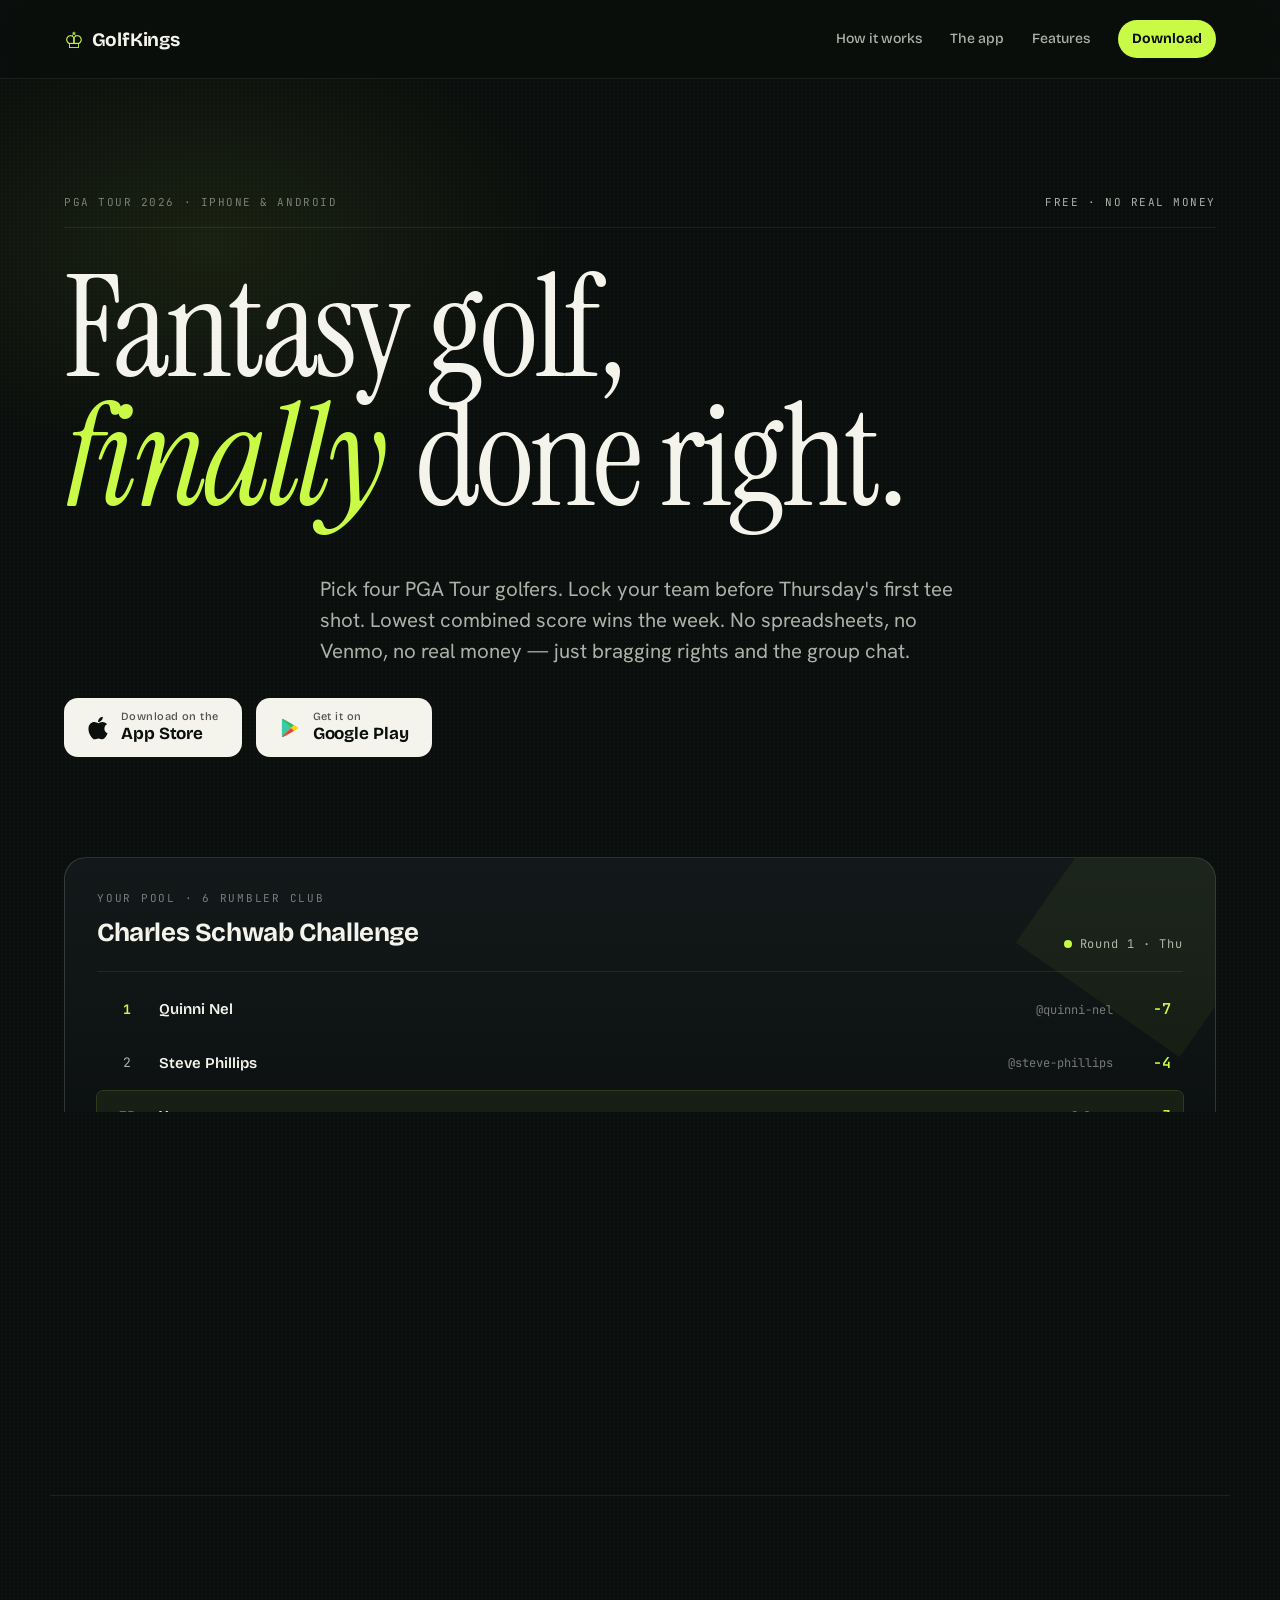
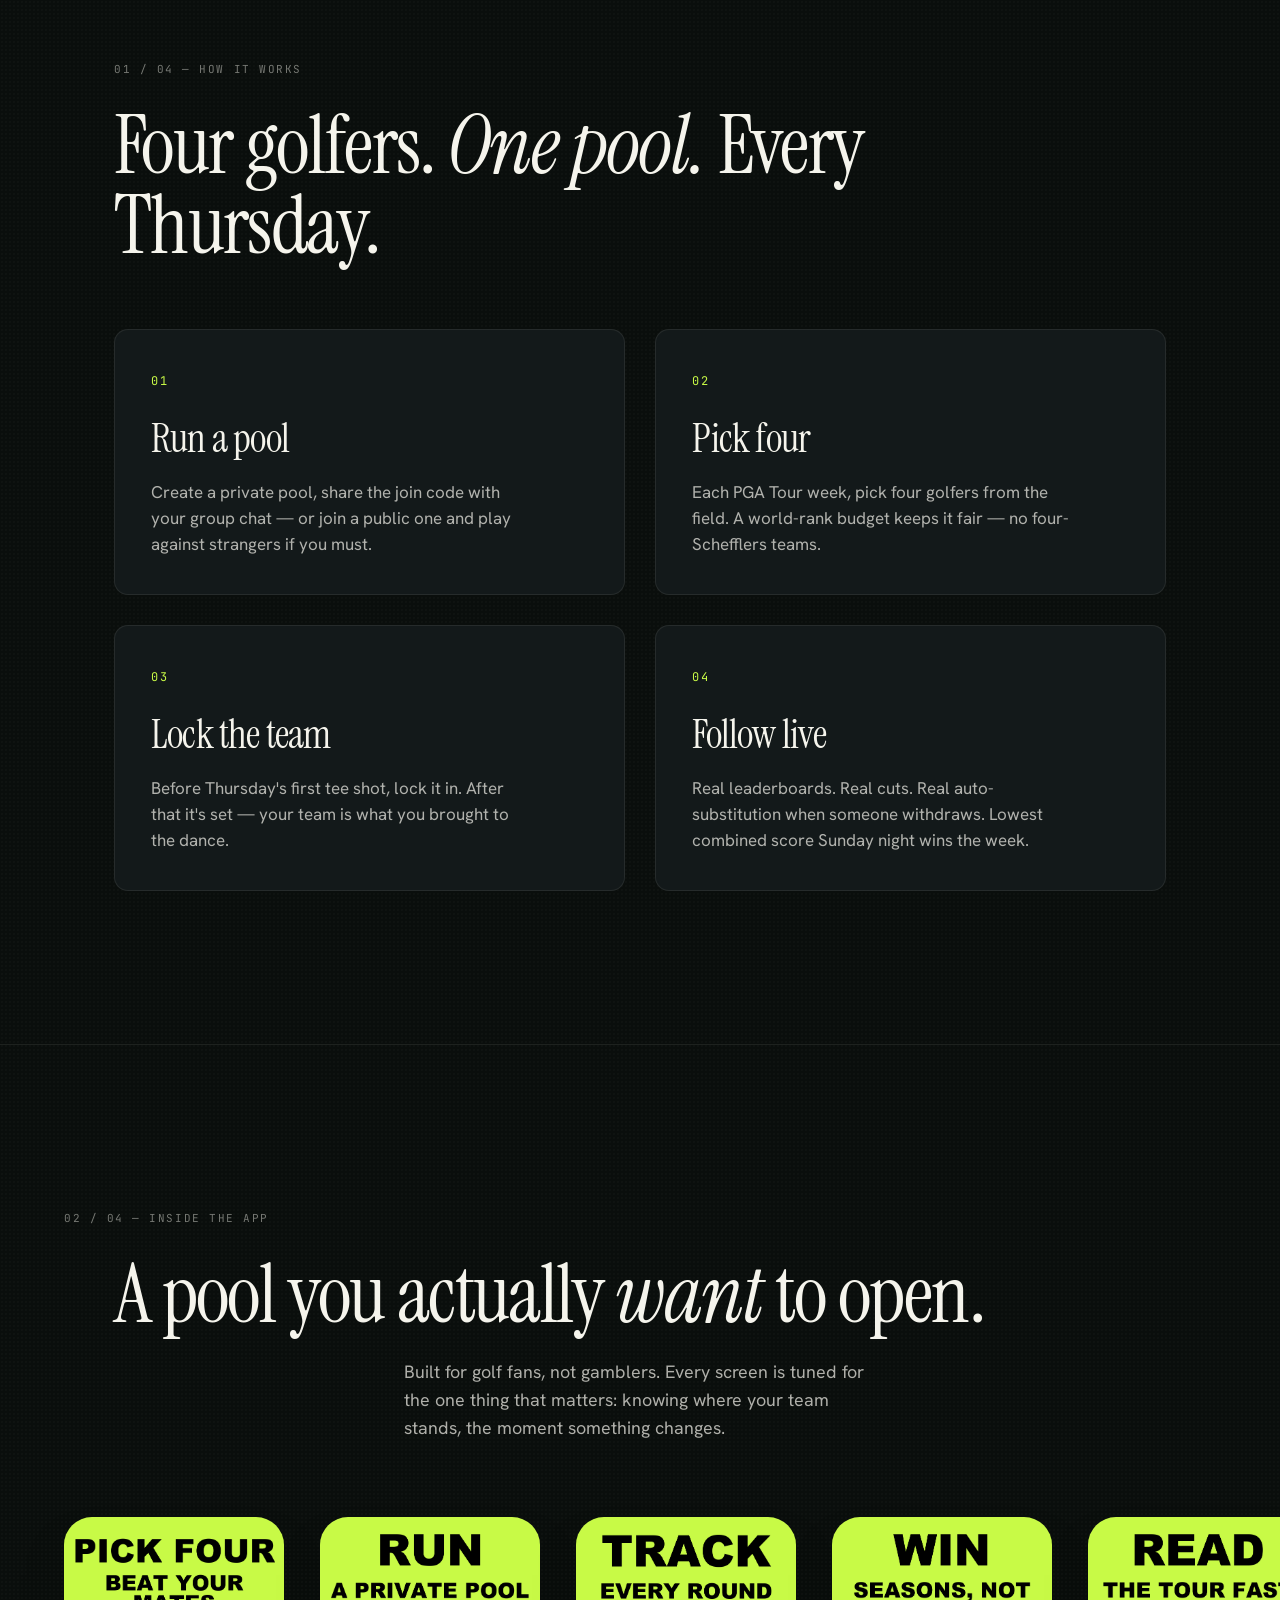
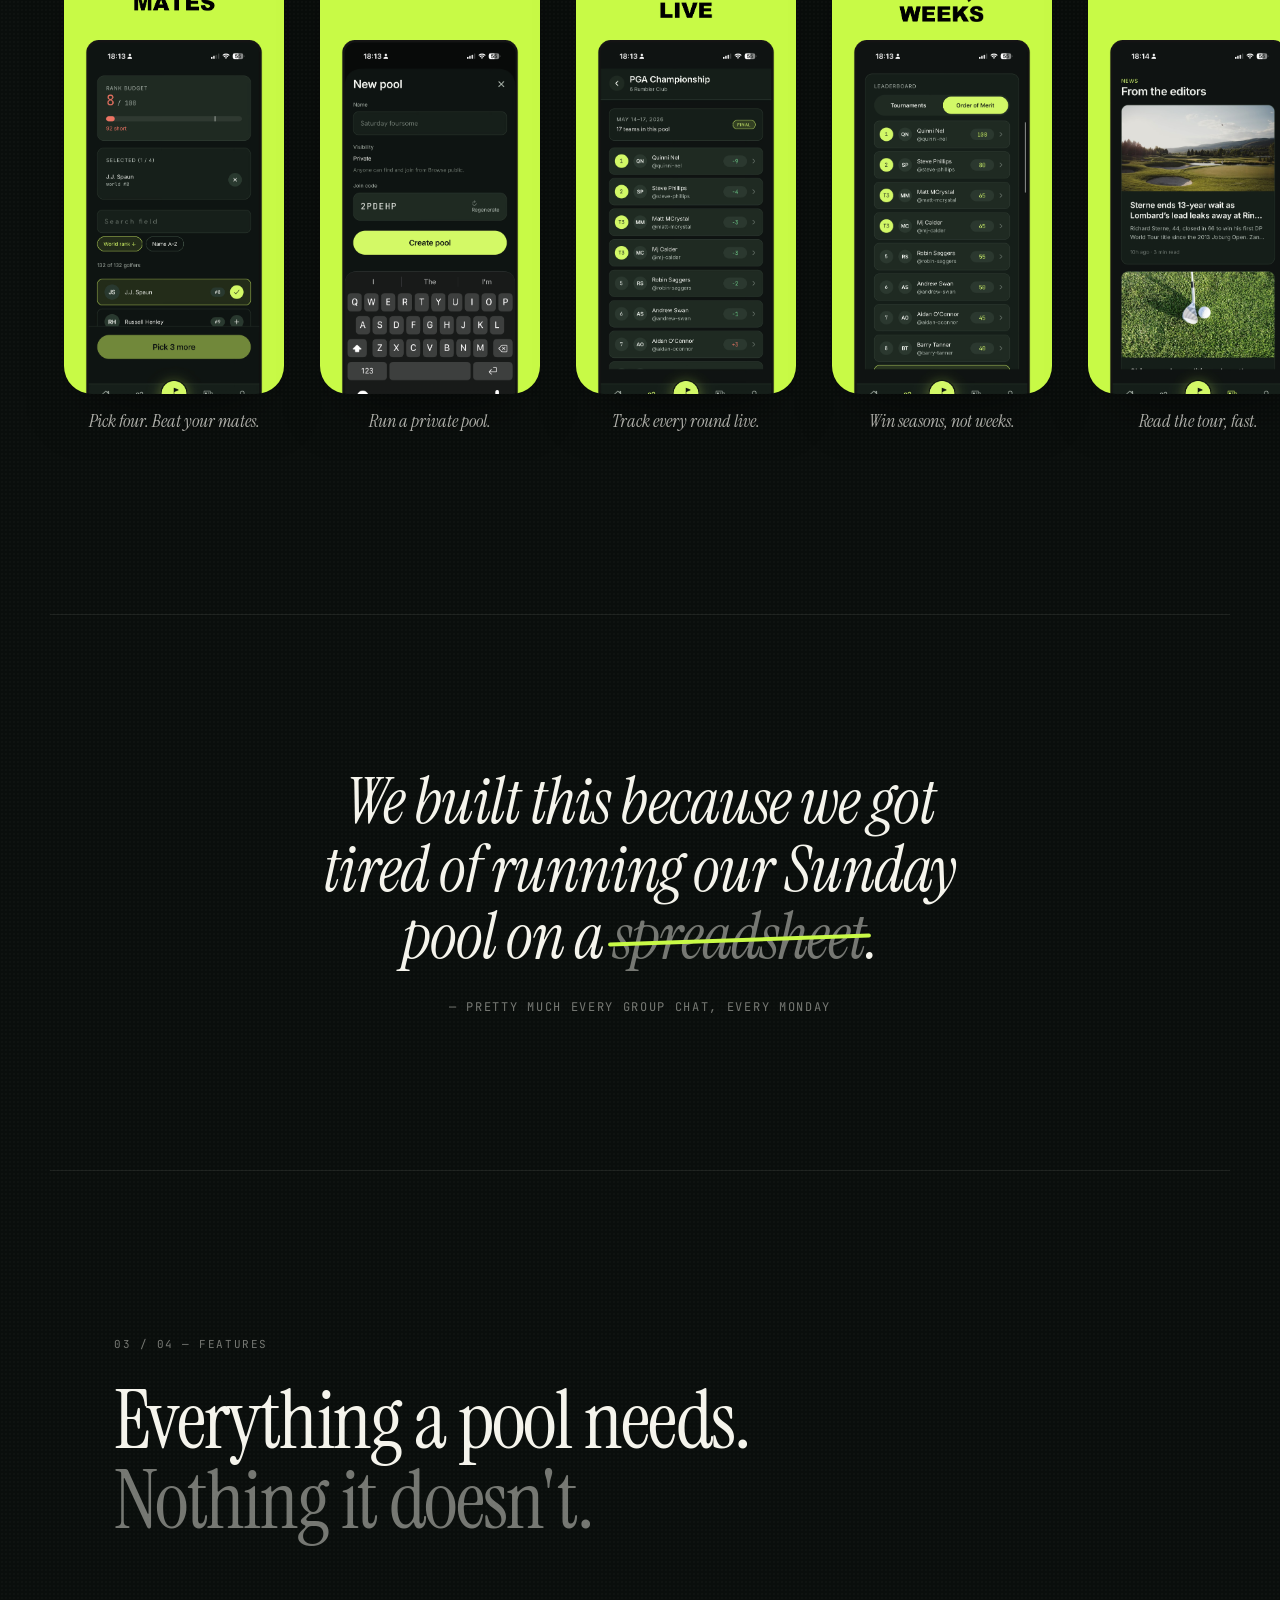
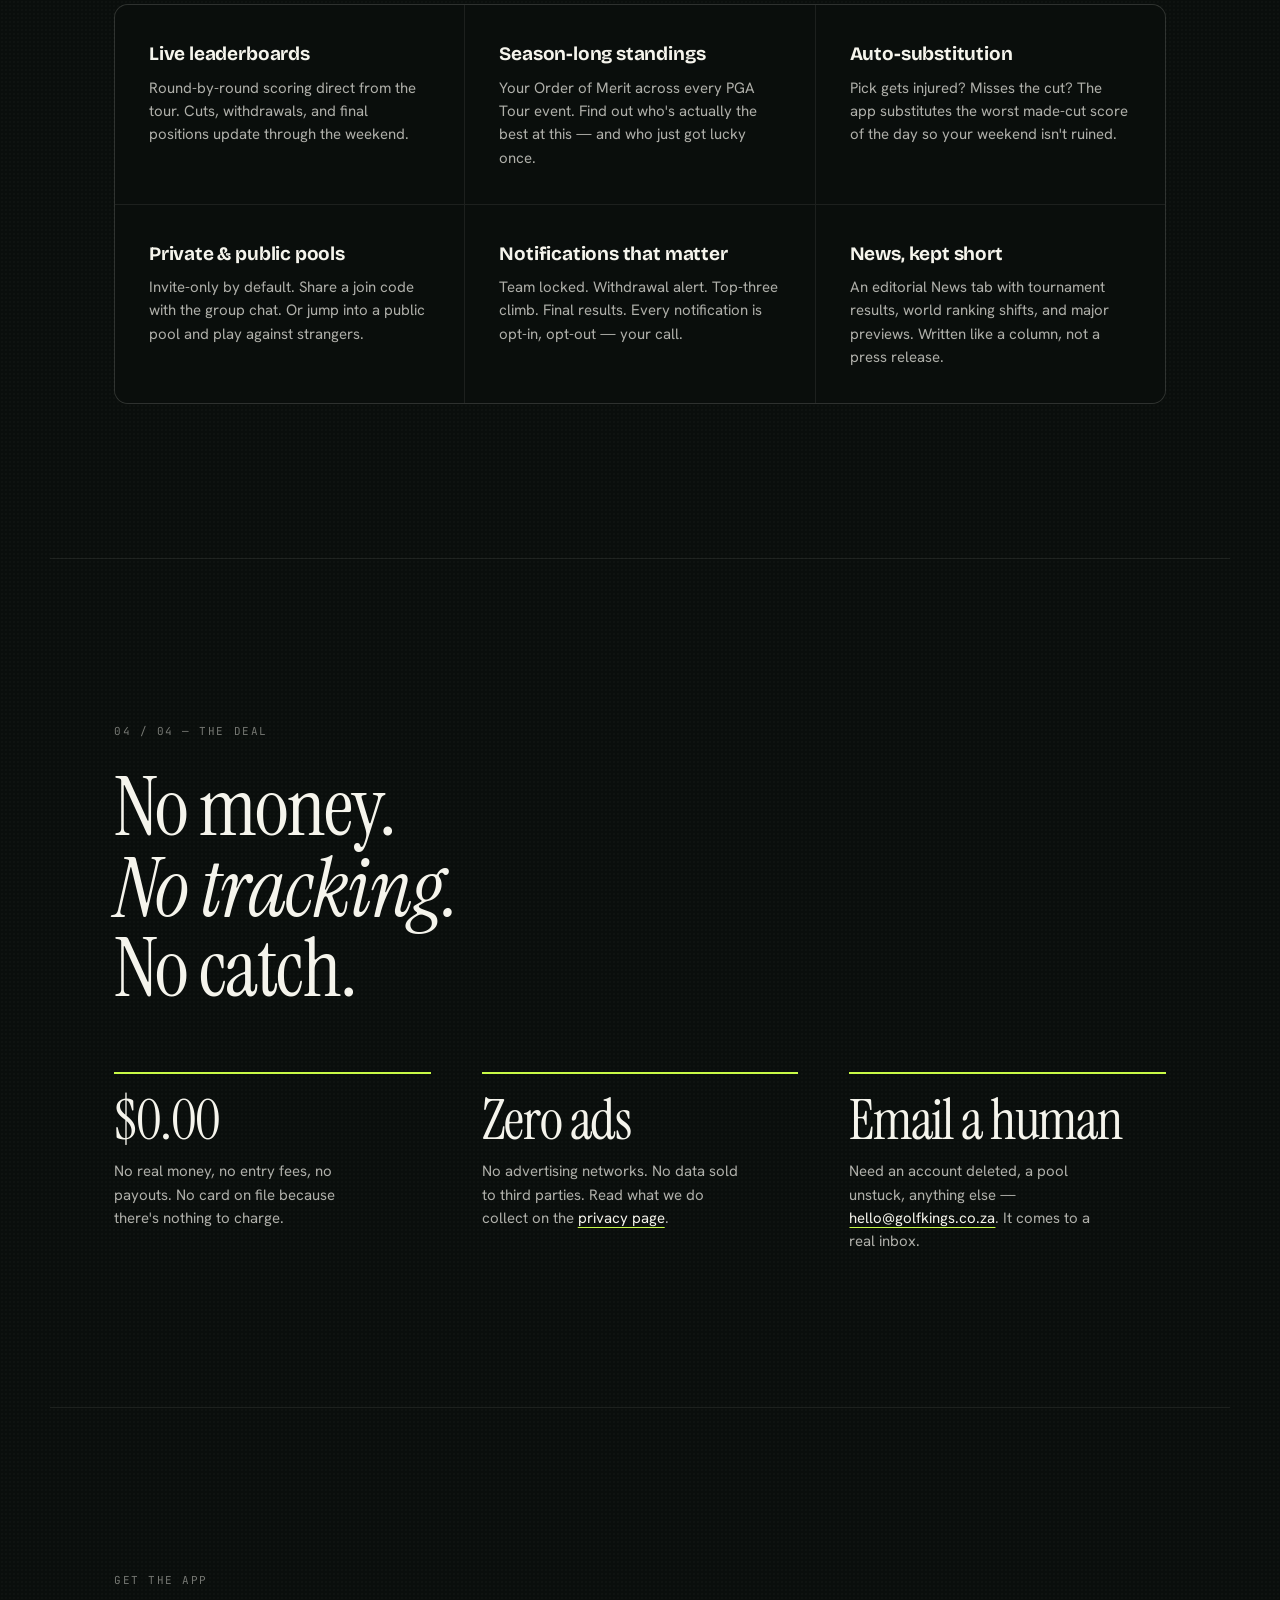
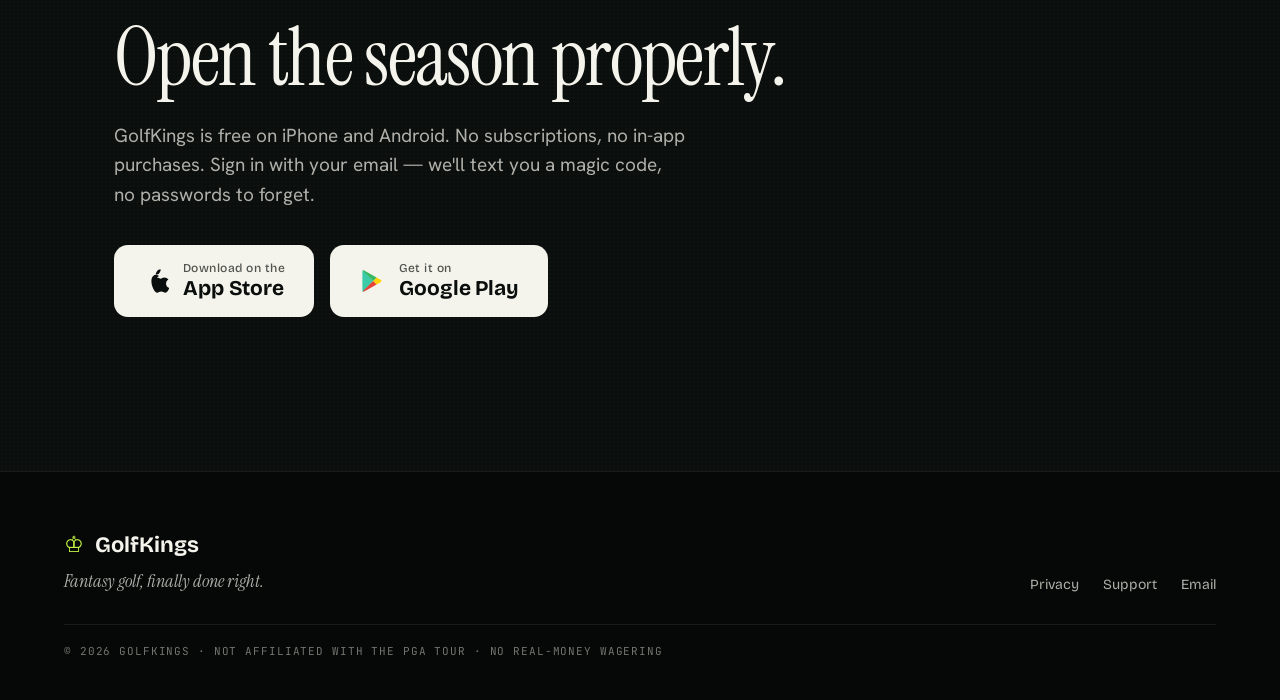
==== index.html @ 33cab0ec "Use the official Apple logo (silhouette + leaf + bite) on the App Store buttons per Apple's marketin" ====
<!doctype html>
<html lang="en">
  <head>
    <meta charset="utf-8" />
    <meta name="viewport" content="width=device-width, initial-scale=1" />
    <title>GolfKings — Fantasy Golf Pool App for the PGA Tour</title>
    <meta
      name="description"
      content="Run a private fantasy golf pool with your mates. Pick four PGA Tour golfers each week, lock in before tee-off, follow live leaderboards through Sunday. Free, no betting."
    />
    <meta name="keywords" content="fantasy golf, golf pool app, PGA Tour fantasy, private golf pool, pick'em golf, golf fantasy league, fantasy golf with friends, golf scoring app" />
    <link rel="canonical" href="https://golfkings.co.za/" />

    <!-- Open Graph -->
    <meta property="og:title" content="GolfKings — Fantasy Golf with Your Mates" />
    <meta property="og:description" content="Pick four PGA Tour golfers. Lock your team before Thursday. Lowest combined score wins the week. Private pools, live leaderboards, no real money." />
    <meta property="og:type" content="website" />
    <meta property="og:url" content="https://golfkings.co.za/" />
    <meta property="og:image" content="https://golfkings.co.za/assets/og-image.png" />
    <meta property="og:image:width" content="1307" />
    <meta property="og:image:height" content="920" />
    <meta name="twitter:card" content="summary_large_image" />
    <meta name="twitter:title" content="GolfKings — Fantasy Golf with Your Mates" />
    <meta name="twitter:description" content="Pick four PGA Tour golfers. Beat your mates. No real money — just bragging rights." />
    <meta name="twitter:image" content="https://golfkings.co.za/assets/og-image.png" />

    <meta name="theme-color" content="#0a0e0c" />
    <link rel="icon" href="favicon.svg" type="image/svg+xml" />
    <link rel="apple-touch-icon" href="favicon.svg" />
    <link rel="preconnect" href="https://fonts.googleapis.com" />
    <link rel="preconnect" href="https://fonts.gstatic.com" crossorigin />
    <link
      href="https://fonts.googleapis.com/css2?family=Bricolage+Grotesque:opsz,wght@12..96,400;12..96,500;12..96,700;12..96,800&family=Hanken+Grotesk:wght@400;500;600;700&family=Instrument+Serif:ital@0;1&family=JetBrains+Mono:wght@400;500;600&display=swap"
      rel="stylesheet"
    />
    <link rel="stylesheet" href="styles.css" />

    <!-- Structured data: helps Google understand this is an app product page -->
    <script type="application/ld+json">
      {
        "@context": "https://schema.org",
        "@type": "SoftwareApplication",
        "name": "GolfKings",
        "description": "Fantasy golf pool app for the PGA Tour. Pick four golfers, run a private pool with your mates, follow live leaderboards through the weekend.",
        "applicationCategory": "SportsApplication",
        "operatingSystem": "iOS, Android",
        "url": "https://golfkings.co.za/",
        "offers": {
          "@type": "Offer",
          "price": "0",
          "priceCurrency": "USD"
        },
        "creator": {
          "@type": "Organization",
          "name": "GolfKings",
          "url": "https://golfkings.co.za/"
        }
      }
    </script>
  </head>
  <body>
    <a href="#main" class="skip-link">Skip to content</a>

    <header class="topbar">
      <a class="wordmark" href="/" aria-label="GolfKings home">
        <span aria-hidden="true" class="wordmark__crown">♔</span>
        <span class="wordmark__text">GolfKings</span>
      </a>
      <nav class="topnav" aria-label="Primary">
        <a href="#how">How it works</a>
        <a href="#screens">The app</a>
        <a href="#features">Features</a>
        <a class="topnav__cta" href="#get">Download</a>
      </nav>
    </header>

    <main id="main">
      <!-- Hero -->
      <section class="hero" aria-labelledby="hero-headline">
        <div class="hero__bar">
          <span class="kicker">PGA Tour 2026 · iPhone &amp; Android</span>
          <span class="kicker kicker--mono">Free · No real money</span>
        </div>
        <h1 id="hero-headline" class="hero__title">
          <span class="reveal" style="--d:60ms">Fantasy golf,</span>
          <span class="reveal hero__title--italic" style="--d:140ms"><em>finally</em> done right.</span>
        </h1>
        <p class="hero__lede reveal" style="--d:260ms">
          Pick four PGA Tour golfers. Lock your team before Thursday's first tee shot.
          Lowest combined score wins the week. No spreadsheets, no Venmo,
          no real money — just bragging rights and the group chat.
        </p>
        <div class="hero__cta reveal" style="--d:360ms">
          <a class="store-btn store-btn--apple" href="#get" aria-label="Download GolfKings on the App Store">
            <svg viewBox="0 0 384 512" aria-hidden="true" width="22" height="26" fill="currentColor"><path d="M318.7 268.7c-.2-36.7 16.4-64.4 50-84.8-18.8-26.9-47.2-41.7-84.7-44.6-35.5-2.8-74.3 20.7-88.5 20.7-15 0-49.4-19.7-76.4-19.7C63.3 141.2 4 184.8 4 273.5q0 39.3 14.4 81.2c12.8 36.7 59 126.7 107.2 125.2 25.2-.6 43-17.9 75.8-17.9 31.8 0 48.3 17.9 76.4 17.9 48.6-.7 90.4-82.5 102.6-119.3-65.2-30.7-61.7-90-61.7-91.9zm-56.6-164.2c27.3-32.4 24.8-61.9 24-72.5-24.1 1.4-52 16.4-67.9 34.9-17.5 19.8-27.8 44.3-25.6 71.9 26.1 2 49.9-11.4 69.5-34.3z"/></svg>
            <span class="store-btn__inner">
              <span class="store-btn__top">Download on the</span>
              <span class="store-btn__bot">App Store</span>
            </span>
          </a>
          <a class="store-btn store-btn--google" href="#get" aria-label="Get GolfKings on Google Play">
            <svg viewBox="0 0 24 24" aria-hidden="true" width="22" height="22"><path d="M3.61 1.81c-.31.32-.49.81-.49 1.46v17.46c0 .65.18 1.14.49 1.46l.06.05L13 12.07v-.18L3.67 1.76l-.06.05z" fill="#3CCBA9"/><path d="M16.18 15.16L13 12.07v-.18l3.18-3.18.07.04 3.76 2.14c1.07.61 1.07 1.6 0 2.21l-3.76 2.14-.07.04z" fill="#FFD400"/><path d="M16.25 15.12L13 11.98 3.61 21.36c.36.37.95.42 1.61.06l11.03-6.26" fill="#E94335"/><path d="M16.25 8.84L5.22 2.58c-.66-.37-1.25-.32-1.61.05L13 11.98l3.25-3.14z" fill="#39B962"/></svg>
            <span class="store-btn__inner">
              <span class="store-btn__top">Get it on</span>
              <span class="store-btn__bot">Google Play</span>
            </span>
          </a>
        </div>

        <!-- Faux live scoreboard panel -->
        <div class="board reveal" style="--d:520ms" aria-label="A glimpse of the in-app pool leaderboard">
          <div class="board__head">
            <div>
              <p class="board__eyebrow">YOUR POOL · 6 RUMBLER CLUB</p>
              <p class="board__title">Charles Schwab Challenge</p>
            </div>
            <span class="board__live"><span class="board__dot"></span>Round 1 · Thu</span>
          </div>
          <ol class="board__list" role="list">
            <li class="board__row board__row--lead">
              <span class="board__rank">1</span>
              <span class="board__name">Quinni Nel</span>
              <span class="board__handle">@quinni-nel</span>
              <span class="board__score">−7</span>
            </li>
            <li class="board__row">
              <span class="board__rank">2</span>
              <span class="board__name">Steve Phillips</span>
              <span class="board__handle">@steve-phillips</span>
              <span class="board__score">−4</span>
            </li>
            <li class="board__row board__row--you">
              <span class="board__rank">T3</span>
              <span class="board__name">You</span>
              <span class="board__handle">@glynn</span>
              <span class="board__score">−3</span>
            </li>
            <li class="board__row">
              <span class="board__rank">T3</span>
              <span class="board__name">Mj Calder</span>
              <span class="board__name">Mj Calder</span>
              <span class="board__handle">@mj-calder</span>
              <span class="board__score">−3</span>
            </li>
            <li class="board__row">
              <span class="board__rank">5</span>
              <span class="board__name">Robin Saggers</span>
              <span class="board__handle">@robin-saggers</span>
              <span class="board__score">−2</span>
            </li>
          </ol>
          <p class="board__footer">17 teams · Live scoring · Auto-substitution on withdrawals</p>
        </div>
      </section>

      <!-- How it works -->
      <section class="how" id="how" aria-labelledby="how-title">
        <p class="kicker">01 / 04 — How it works</p>
        <h2 class="section-title" id="how-title">
          Four golfers. <em>One pool.</em> Every Thursday.
        </h2>
        <ol class="steps" role="list">
          <li class="step">
            <span class="step__num">01</span>
            <h3 class="step__title">Run a pool</h3>
            <p class="step__body">Create a private pool, share the join code with your group chat — or join a public one and play against strangers if you must.</p>
          </li>
          <li class="step">
            <span class="step__num">02</span>
            <h3 class="step__title">Pick four</h3>
            <p class="step__body">Each PGA Tour week, pick four golfers from the field. A world-rank budget keeps it fair — no four-Schefflers teams.</p>
          </li>
          <li class="step">
            <span class="step__num">03</span>
            <h3 class="step__title">Lock the team</h3>
            <p class="step__body">Before Thursday's first tee shot, lock it in. After that it's set — your team is what you brought to the dance.</p>
          </li>
          <li class="step">
            <span class="step__num">04</span>
            <h3 class="step__title">Follow live</h3>
            <p class="step__body">Real leaderboards. Real cuts. Real auto-substitution when someone withdraws. Lowest combined score Sunday night wins the week.</p>
          </li>
        </ol>
      </section>

      <!-- Screenshots gallery -->
      <section class="screens" id="screens" aria-labelledby="screens-title">
        <p class="kicker">02 / 04 — Inside the app</p>
        <h2 class="section-title" id="screens-title">
          A pool you actually <em>want</em> to open.
        </h2>
        <p class="screens__lede">
          Built for golf fans, not gamblers. Every screen is tuned for the one thing that matters: knowing where your team stands, the moment something changes.
        </p>
        <div class="screens__rail" role="list">
          <figure class="phone" role="listitem">
            <img src="assets/screenshots/01-pick-four.png" alt="Pick four golfers from the PGA Tour field, with a world-rank budget bar at the top showing your remaining picks." loading="lazy" width="645" height="1398" />
            <figcaption>Pick four. Beat your mates.</figcaption>
          </figure>
          <figure class="phone" role="listitem">
            <img src="assets/screenshots/02-private-pool.png" alt="Create a new private golf pool with a shareable join code." loading="lazy" width="645" height="1398" />
            <figcaption>Run a private pool.</figcaption>
          </figure>
          <figure class="phone" role="listitem">
            <img src="assets/screenshots/03-track-live.png" alt="Live tournament leaderboard updating round by round." loading="lazy" width="645" height="1398" />
            <figcaption>Track every round live.</figcaption>
          </figure>
          <figure class="phone" role="listitem">
            <img src="assets/screenshots/04-win-season.png" alt="Season-long Order of Merit standings across every PGA Tour event." loading="lazy" width="645" height="1398" />
            <figcaption>Win seasons, not weeks.</figcaption>
          </figure>
          <figure class="phone" role="listitem">
            <img src="assets/screenshots/05-read-tour.png" alt="In-app News tab with editorial PGA Tour coverage." loading="lazy" width="645" height="1398" />
            <figcaption>Read the tour, fast.</figcaption>
          </figure>
        </div>
        <p class="screens__hint" aria-hidden="true">← swipe →</p>
      </section>

      <!-- Pull quote -->
      <section class="quote" aria-label="What this replaces">
        <p class="quote__text">
          We built this because we got tired of running our Sunday pool on a
          <span class="quote__strike">spreadsheet</span>.
        </p>
        <p class="quote__attrib">— Pretty much every group chat, every Monday</p>
      </section>

      <!-- Features -->
      <section class="features" id="features" aria-labelledby="features-title">
        <p class="kicker">03 / 04 — Features</p>
        <h2 class="section-title" id="features-title">
          Everything a pool needs.
          <span class="section-title__muted">Nothing it doesn't.</span>
        </h2>
        <div class="feature-grid">
          <article class="feature">
            <h3>Live leaderboards</h3>
            <p>Round-by-round scoring direct from the tour. Cuts, withdrawals, and final positions update through the weekend.</p>
          </article>
          <article class="feature">
            <h3>Season-long standings</h3>
            <p>Your Order of Merit across every PGA Tour event. Find out who's actually the best at this — and who just got lucky once.</p>
          </article>
          <article class="feature">
            <h3>Auto-substitution</h3>
            <p>Pick gets injured? Misses the cut? The app substitutes the worst made-cut score of the day so your weekend isn't ruined.</p>
          </article>
          <article class="feature">
            <h3>Private &amp; public pools</h3>
            <p>Invite-only by default. Share a join code with the group chat. Or jump into a public pool and play against strangers.</p>
          </article>
          <article class="feature">
            <h3>Notifications that matter</h3>
            <p>Team locked. Withdrawal alert. Top-three climb. Final results. Every notification is opt-in, opt-out — your call.</p>
          </article>
          <article class="feature">
            <h3>News, kept short</h3>
            <p>An editorial News tab with tournament results, world ranking shifts, and major previews. Written like a column, not a press release.</p>
          </article>
        </div>
      </section>

      <!-- Trust block -->
      <section class="trust" id="privacy" aria-labelledby="trust-title">
        <p class="kicker">04 / 04 — The deal</p>
        <h2 class="section-title" id="trust-title">No money.<br/> <em>No tracking.</em> <br/> No catch.</h2>
        <div class="trust__grid">
          <div class="trust__cell">
            <p class="trust__lead">$0.00</p>
            <p class="trust__body">No real money, no entry fees, no payouts. No card on file because there's nothing to charge.</p>
          </div>
          <div class="trust__cell">
            <p class="trust__lead">Zero ads</p>
            <p class="trust__body">No advertising networks. No data sold to third parties. Read what we do collect on the <a href="privacy.html">privacy page</a>.</p>
          </div>
          <div class="trust__cell">
            <p class="trust__lead">Email a human</p>
            <p class="trust__body">Need an account deleted, a pool unstuck, anything else — <a href="mailto:hello@golfkings.co.za">hello@golfkings.co.za</a>. It comes to a real inbox.</p>
          </div>
        </div>
      </section>

      <!-- Get the app -->
      <section class="get" id="get" aria-labelledby="get-title">
        <p class="kicker">Get the app</p>
        <h2 class="section-title" id="get-title">Open the season properly.</h2>
        <p class="get__body">
          GolfKings is free on iPhone and Android. No subscriptions, no in-app purchases. Sign in with your email — we'll text you a magic code, no passwords to forget.
        </p>
        <div class="get__actions">
          <a class="store-btn store-btn--apple store-btn--lg" href="https://apps.apple.com/app/id6770234396" aria-label="Download GolfKings on the App Store">
            <svg viewBox="0 0 24 24" aria-hidden="true" width="26" height="26" fill="currentColor"><path d="M16.365 1.43c0 1.14-.493 2.27-1.177 3.08-.744.9-1.99 1.57-2.987 1.57-.12 0-.23-.02-.3-.03-.01-.04-.05-.21-.05-.4 0-1.18.6-2.27 1.2-2.96.74-.85 1.98-1.5 3.02-1.55.04.13.06.27.06.4zm-3.61 7.34c1.74 0 2.49 1.13 3.49 1.13.93 0 1.94-1.13 3.45-1.13 1.32 0 2.79.72 3.85 1.94-3.4 1.86-2.85 6.71.79 7.74-1 2.13-2.06 4.26-3.67 4.29-1.55.04-2.05-1.01-3.83-1.01-1.79 0-2.34 1-3.81 1.05-1.6.05-2.82-2.31-3.83-4.43-2.09-4.31-2.36-11.34 2.59-12.04 1.46-.04 2.83 1.03 3 1.03z"/></svg>
            <span class="store-btn__inner">
              <span class="store-btn__top">Download on the</span>
              <span class="store-btn__bot">App Store</span>
            </span>
          </a>
          <a class="store-btn store-btn--google store-btn--lg" href="https://play.google.com/store/apps/details?id=com.glynnallen1704.golfkings" aria-label="Get GolfKings on Google Play">
            <svg viewBox="0 0 24 24" aria-hidden="true" width="26" height="26"><path d="M3.61 1.81c-.31.32-.49.81-.49 1.46v17.46c0 .65.18 1.14.49 1.46l.06.05L13 12.07v-.18L3.67 1.76l-.06.05z" fill="#3CCBA9"/><path d="M16.18 15.16L13 12.07v-.18l3.18-3.18.07.04 3.76 2.14c1.07.61 1.07 1.6 0 2.21l-3.76 2.14-.07.04z" fill="#FFD400"/><path d="M16.25 15.12L13 11.98 3.61 21.36c.36.37.95.42 1.61.06l11.03-6.26" fill="#E94335"/><path d="M16.25 8.84L5.22 2.58c-.66-.37-1.25-.32-1.61.05L13 11.98l3.25-3.14z" fill="#39B962"/></svg>
            <span class="store-btn__inner">
              <span class="store-btn__top">Get it on</span>
              <span class="store-btn__bot">Google Play</span>
            </span>
          </a>
        </div>
      </section>
    </main>

    <footer class="footer">
      <div class="footer__row">
        <div>
          <p class="footer__mark">
            <span aria-hidden="true">♔</span> GolfKings
          </p>
          <p class="footer__line">Fantasy golf, finally done right.</p>
        </div>
        <nav class="footer__nav" aria-label="Footer">
          <a href="privacy.html">Privacy</a>
          <a href="support.html">Support</a>
          <a href="mailto:hello@golfkings.co.za">Email</a>
        </nav>
      </div>
      <div class="footer__meta">
        <span>© 2026 GolfKings · Not affiliated with the PGA Tour · No real-money wagering</span>
      </div>
    </footer>
  </body>
</html>
---- styles.css ----
/* ─────────────────────────────────────────────────────────
   GolfKings — marketing styles
   Editorial sports: italic serif headlines, chunky display
   sans, mono accents, lime green used as a sharp accent
   (never a flood). Dark inky background.
   ───────────────────────────────────────────────────────── */

:root {
  /* Palette */
  --bg: #0a0e0c;
  --bg-deep: #060807;
  --surface: #13191a;
  --surface-2: #1b2122;
  --line: rgba(245, 244, 236, 0.08);
  --line-strong: rgba(245, 244, 236, 0.16);
  --brand: #c8fa46;
  --brand-deep: #a8d531;
  --gold: #d4af37;
  --coral: #f08e7a;
  --text-hi: #f5f4ec;
  --text-mid: rgba(245, 244, 236, 0.7);
  --text-lo: rgba(245, 244, 236, 0.46);

  /* Type */
  --f-display: "Instrument Serif", "Iowan Old Style", Georgia, serif;
  --f-sans: "Bricolage Grotesque", "Hanken Grotesk", "Helvetica Neue", system-ui,
    sans-serif;
  --f-body: "Hanken Grotesk", "Helvetica Neue", system-ui, sans-serif;
  --f-mono: "JetBrains Mono", ui-monospace, "SF Mono", Consolas, monospace;

  /* Rhythm */
  --pad-x: clamp(20px, 5vw, 64px);
  --pad-section: clamp(72px, 12vw, 160px);
  --rad-sm: 6px;
  --rad-md: 14px;
  --rad-lg: 22px;
}

/* Reset-ish */
*,
*::before,
*::after {
  box-sizing: border-box;
}
html,
body {
  margin: 0;
  padding: 0;
}
html {
  -webkit-text-size-adjust: 100%;
  scroll-behavior: smooth;
}
body {
  background: var(--bg);
  color: var(--text-hi);
  font-family: var(--f-body);
  font-size: 17px;
  line-height: 1.55;
  -webkit-font-smoothing: antialiased;
  text-rendering: optimizeLegibility;
  /* Faint dot grain so the background never feels flat */
  background-image: radial-gradient(
    rgba(245, 244, 236, 0.02) 1px,
    transparent 1px
  );
  background-size: 4px 4px;
}
a {
  color: inherit;
  text-decoration: none;
}
img,
svg {
  display: block;
  max-width: 100%;
}
ol,
ul {
  margin: 0;
  padding: 0;
  list-style: none;
}
button {
  font: inherit;
  cursor: pointer;
}

.skip-link {
  position: absolute;
  left: -10000px;
  top: auto;
  width: 1px;
  height: 1px;
  overflow: hidden;
}
.skip-link:focus {
  position: fixed;
  left: 16px;
  top: 16px;
  z-index: 50;
  width: auto;
  height: auto;
  padding: 10px 14px;
  background: var(--brand);
  color: #0a0e0c;
  font-weight: 700;
  border-radius: var(--rad-sm);
}

/* ──────────────── Top bar ──────────────── */
.topbar {
  display: flex;
  align-items: center;
  justify-content: space-between;
  padding: 20px var(--pad-x);
  border-bottom: 1px solid var(--line);
  position: sticky;
  top: 0;
  backdrop-filter: blur(14px);
  background: rgba(10, 14, 12, 0.72);
  z-index: 10;
}
.wordmark {
  display: inline-flex;
  align-items: baseline;
  gap: 8px;
  font-family: var(--f-sans);
  font-weight: 700;
  font-size: 19px;
  letter-spacing: -0.01em;
}
.wordmark__crown {
  color: var(--brand);
  font-size: 22px;
  transform: translateY(2px);
}
.topnav {
  display: flex;
  align-items: center;
  gap: clamp(14px, 2.4vw, 28px);
  font-family: var(--f-sans);
  font-size: 14px;
  font-weight: 500;
}
.topnav a {
  color: var(--text-mid);
  transition: color 160ms ease;
}
.topnav a:hover {
  color: var(--text-hi);
}
.topnav__cta {
  color: var(--bg) !important;
  background: var(--brand);
  padding: 8px 14px;
  border-radius: 999px;
  font-weight: 700;
}
.topnav__cta:hover {
  background: #d6ff5e;
}
@media (max-width: 720px) {
  .topnav a:not(.topnav__cta) {
    display: none;
  }
}

/* ──────────────── Buttons ──────────────── */
.btn {
  display: inline-flex;
  align-items: center;
  gap: 10px;
  padding: 14px 22px;
  border-radius: 999px;
  font-family: var(--f-sans);
  font-weight: 700;
  font-size: 15px;
  letter-spacing: -0.005em;
  border: 1px solid transparent;
  transition: transform 180ms ease, background 180ms ease, color 180ms ease;
}
.btn--lg {
  padding: 18px 28px;
  font-size: 16px;
}
.btn--brand {
  background: var(--brand);
  color: var(--bg);
}
.btn--brand:hover {
  background: #d6ff5e;
  transform: translateY(-1px);
}
.btn--ghost {
  color: var(--text-hi);
  border-color: var(--line-strong);
}
.btn--ghost:hover {
  background: var(--surface);
}

/* ──────────────── Kickers ──────────────── */
.kicker {
  display: inline-block;
  font-family: var(--f-mono);
  font-size: 11px;
  text-transform: uppercase;
  letter-spacing: 0.14em;
  color: var(--text-lo);
}
.kicker--mono {
  color: var(--text-mid);
}

/* ──────────────── Section title pattern ──────────────── */
.section-title {
  font-family: var(--f-display);
  font-weight: 400;
  font-size: clamp(40px, 6.4vw, 88px);
  line-height: 0.98;
  letter-spacing: -0.02em;
  margin: 16px 0 0 0;
  max-width: 22ch;
}
.section-title em {
  font-style: italic;
}
.section-title__muted {
  color: var(--text-lo);
}

/* ──────────────── Reveal animation on load ──────────────── */
.reveal {
  opacity: 0;
  transform: translateY(14px);
  animation: reveal 800ms cubic-bezier(0.2, 0.65, 0.2, 1) forwards;
  animation-delay: var(--d, 0ms);
}
@keyframes reveal {
  to {
    opacity: 1;
    transform: none;
  }
}
@media (prefers-reduced-motion: reduce) {
  .reveal {
    opacity: 1;
    transform: none;
    animation: none;
  }
}

/* ──────────────── Hero ──────────────── */
.hero {
  padding: clamp(48px, 9vw, 120px) var(--pad-x) clamp(60px, 10vw, 140px);
  position: relative;
  isolation: isolate;
  overflow: hidden;
}
/* A soft warm spotlight behind the hero — adds atmosphere without dominating */
.hero::before {
  content: "";
  position: absolute;
  inset: -10%;
  background: radial-gradient(
    600px 380px at 22% 18%,
    rgba(200, 250, 70, 0.08),
    transparent 60%
  );
  z-index: -1;
}
.hero__bar {
  display: flex;
  align-items: center;
  justify-content: space-between;
  gap: 16px;
  max-width: 1180px;
  margin: 0 auto 36px;
  padding-bottom: 16px;
  border-bottom: 1px solid var(--line);
}
.hero__title {
  max-width: 1180px;
  margin: 0 auto;
  font-family: var(--f-display);
  font-weight: 400;
  font-size: clamp(56px, 11vw, 168px);
  line-height: 0.92;
  letter-spacing: -0.025em;
}
.hero__title span {
  display: block;
}
.hero__title--italic em {
  font-style: italic;
  color: var(--brand);
  /* Italic Instrument Serif extends below baseline; nudge so it doesn't clip */
  padding-right: 0.08em;
}
.hero__lede {
  margin: clamp(28px, 4vw, 52px) auto 0;
  max-width: 640px;
  font-size: clamp(17px, 1.6vw, 21px);
  line-height: 1.5;
  color: var(--text-mid);
}
.hero__cta {
  display: flex;
  flex-wrap: wrap;
  gap: 14px;
  margin: 32px auto 0;
  max-width: 1180px;
}

/* ──────────────── Scoreboard panel ──────────────── */
.board {
  max-width: 1180px;
  margin: clamp(60px, 8vw, 100px) auto 0;
  background: linear-gradient(180deg, var(--surface) 0%, var(--bg-deep) 100%);
  border: 1px solid var(--line-strong);
  border-radius: var(--rad-lg);
  padding: clamp(20px, 3vw, 32px);
  position: relative;
  overflow: hidden;
}
.board::after {
  /* Tiny diagonal accent line in lime — sport-magazine flourish */
  content: "";
  position: absolute;
  right: -40px;
  top: -40px;
  width: 200px;
  height: 200px;
  background: var(--brand);
  opacity: 0.05;
  transform: rotate(35deg);
}
.board__head {
  display: flex;
  align-items: flex-end;
  justify-content: space-between;
  gap: 16px;
  flex-wrap: wrap;
  padding-bottom: 18px;
  border-bottom: 1px solid var(--line);
  margin-bottom: 12px;
}
.board__eyebrow {
  font-family: var(--f-mono);
  font-size: 11px;
  letter-spacing: 0.16em;
  color: var(--text-lo);
  margin: 0;
}
.board__title {
  font-family: var(--f-sans);
  font-weight: 700;
  font-size: clamp(20px, 2.4vw, 26px);
  letter-spacing: -0.015em;
  margin: 6px 0 0;
}
.board__live {
  display: inline-flex;
  align-items: center;
  gap: 8px;
  font-family: var(--f-mono);
  font-size: 12px;
  letter-spacing: 0.08em;
  color: var(--text-mid);
}
.board__dot {
  width: 8px;
  height: 8px;
  border-radius: 50%;
  background: var(--brand);
  box-shadow: 0 0 0 0 rgba(200, 250, 70, 0.55);
  animation: pulse 1.8s ease-out infinite;
}
@keyframes pulse {
  0% {
    box-shadow: 0 0 0 0 rgba(200, 250, 70, 0.55);
  }
  100% {
    box-shadow: 0 0 0 10px rgba(200, 250, 70, 0);
  }
}
@media (prefers-reduced-motion: reduce) {
  .board__dot {
    animation: none;
  }
}
.board__list {
  display: grid;
  gap: 2px;
}
.board__row {
  display: grid;
  grid-template-columns: 36px 1fr auto auto;
  gap: 14px;
  align-items: center;
  padding: 14px 12px;
  border-radius: var(--rad-sm);
  font-family: var(--f-sans);
  transition: background 160ms ease;
}
.board__row:hover {
  background: var(--surface-2);
}
.board__row--you {
  background: rgba(200, 250, 70, 0.06);
  outline: 1px solid rgba(200, 250, 70, 0.18);
}
.board__rank {
  font-family: var(--f-mono);
  font-size: 13px;
  color: var(--text-mid);
  text-align: center;
}
.board__row--lead .board__rank {
  color: var(--brand);
  font-weight: 700;
}
.board__name {
  font-weight: 600;
  font-size: 15px;
}
.board__handle {
  font-family: var(--f-mono);
  font-size: 12px;
  color: var(--text-lo);
}
.board__score {
  font-family: var(--f-mono);
  font-weight: 600;
  font-size: 15px;
  color: var(--brand);
  text-align: right;
  min-width: 44px;
}
.board__footer {
  margin: 16px 0 0;
  padding-top: 14px;
  border-top: 1px solid var(--line);
  font-family: var(--f-mono);
  font-size: 11px;
  letter-spacing: 0.12em;
  text-transform: uppercase;
  color: var(--text-lo);
}
@media (max-width: 520px) {
  .board__handle {
    display: none;
  }
  .board__row {
    grid-template-columns: 32px 1fr auto;
  }
}

/* ──────────────── How it works ──────────────── */
.how {
  padding: var(--pad-section) var(--pad-x);
  border-top: 1px solid var(--line);
  max-width: 1180px;
  margin: 0 auto;
}
.steps {
  display: grid;
  grid-template-columns: repeat(2, 1fr);
  gap: clamp(20px, 2.4vw, 32px);
  margin-top: clamp(40px, 6vw, 64px);
}
@media (max-width: 720px) {
  .steps {
    grid-template-columns: 1fr;
  }
}
.step {
  padding: clamp(24px, 3vw, 36px);
  border: 1px solid var(--line);
  border-radius: var(--rad-md);
  background: var(--surface);
  position: relative;
  transition: border-color 220ms ease, transform 220ms ease;
}
.step:hover {
  border-color: var(--line-strong);
  transform: translateY(-2px);
}
.step__num {
  font-family: var(--f-mono);
  font-size: 12px;
  letter-spacing: 0.16em;
  color: var(--brand);
}
.step__title {
  font-family: var(--f-display);
  font-weight: 400;
  font-size: clamp(28px, 3.2vw, 40px);
  letter-spacing: -0.02em;
  margin: 14px 0 10px;
}
.step__body {
  color: var(--text-mid);
  margin: 0;
  max-width: 38ch;
}

/* ──────────────── Pull quote ──────────────── */
.quote {
  padding: var(--pad-section) var(--pad-x);
  max-width: 1180px;
  margin: 0 auto;
  border-top: 1px solid var(--line);
  text-align: center;
}
.quote__text {
  font-family: var(--f-display);
  font-style: italic;
  font-weight: 400;
  font-size: clamp(32px, 5.4vw, 64px);
  line-height: 1.05;
  letter-spacing: -0.015em;
  max-width: 22ch;
  margin: 0 auto;
}
.quote__strike {
  position: relative;
  white-space: nowrap;
  color: var(--text-lo);
}
.quote__strike::after {
  content: "";
  position: absolute;
  left: -2%;
  right: -2%;
  top: 52%;
  height: 4px;
  background: var(--brand);
  transform: rotate(-2deg);
  border-radius: 2px;
}
.quote__attrib {
  margin: 28px 0 0;
  font-family: var(--f-mono);
  font-size: 12px;
  letter-spacing: 0.14em;
  text-transform: uppercase;
  color: var(--text-lo);
}

/* ──────────────── Features ──────────────── */
.features {
  padding: var(--pad-section) var(--pad-x);
  border-top: 1px solid var(--line);
  max-width: 1180px;
  margin: 0 auto;
}
.feature-grid {
  display: grid;
  grid-template-columns: repeat(3, 1fr);
  gap: 1px;
  margin-top: clamp(40px, 6vw, 64px);
  background: var(--line);
  border: 1px solid var(--line);
  border-radius: var(--rad-md);
  overflow: hidden;
}
@media (max-width: 900px) {
  .feature-grid {
    grid-template-columns: repeat(2, 1fr);
  }
}
@media (max-width: 560px) {
  .feature-grid {
    grid-template-columns: 1fr;
  }
}
.feature {
  background: var(--bg);
  padding: clamp(22px, 3vw, 34px);
  transition: background 220ms ease;
}
.feature:hover {
  background: var(--surface);
}
.feature h3 {
  font-family: var(--f-sans);
  font-weight: 700;
  font-size: 19px;
  margin: 0 0 8px;
  letter-spacing: -0.01em;
}
.feature p {
  color: var(--text-mid);
  margin: 0;
  font-size: 15px;
  line-height: 1.55;
}

/* ──────────────── Trust ──────────────── */
.trust {
  padding: var(--pad-section) var(--pad-x);
  border-top: 1px solid var(--line);
  max-width: 1180px;
  margin: 0 auto;
}
.trust__grid {
  display: grid;
  grid-template-columns: repeat(3, 1fr);
  gap: clamp(24px, 4vw, 56px);
  margin-top: clamp(40px, 6vw, 64px);
}
@media (max-width: 760px) {
  .trust__grid {
    grid-template-columns: 1fr;
  }
}
.trust__cell {
  border-top: 2px solid var(--brand);
  padding-top: 18px;
}
.trust__lead {
  font-family: var(--f-display);
  font-weight: 400;
  font-size: clamp(36px, 4.8vw, 56px);
  letter-spacing: -0.025em;
  line-height: 1;
  margin: 0 0 12px;
}
.trust__body {
  margin: 0;
  color: var(--text-mid);
  font-size: 15px;
  max-width: 32ch;
}
.trust__body a {
  color: var(--text-hi);
  text-decoration: underline;
  text-underline-offset: 4px;
  text-decoration-color: var(--brand);
}

/* ──────────────── Get the app ──────────────── */
.get {
  padding: var(--pad-section) var(--pad-x);
  border-top: 1px solid var(--line);
  max-width: 1180px;
  margin: 0 auto;
}
.get__body {
  margin: 24px 0 0;
  max-width: 52ch;
  font-size: clamp(16px, 1.5vw, 19px);
  color: var(--text-mid);
}
.get__actions {
  display: flex;
  align-items: center;
  flex-wrap: wrap;
  gap: 16px;
  margin-top: 36px;
}
.badge-soon {
  display: inline-flex;
  align-items: center;
  gap: 8px;
  padding: 12px 16px;
  border-radius: 999px;
  border: 1px dashed var(--line-strong);
  font-family: var(--f-mono);
  font-size: 12px;
  letter-spacing: 0.1em;
  text-transform: uppercase;
  color: var(--text-mid);
}

/* ──────────────── Footer ──────────────── */
.footer {
  border-top: 1px solid var(--line);
  padding: clamp(36px, 5vw, 56px) var(--pad-x) clamp(24px, 4vw, 40px);
  background: var(--bg-deep);
}
.footer__row {
  display: flex;
  align-items: flex-end;
  justify-content: space-between;
  gap: 32px;
  flex-wrap: wrap;
  max-width: 1180px;
  margin: 0 auto;
}
.footer__mark {
  font-family: var(--f-sans);
  font-weight: 700;
  font-size: 22px;
  margin: 0;
}
.footer__mark span {
  color: var(--brand);
  margin-right: 6px;
}
.footer__line {
  margin: 6px 0 0;
  font-family: var(--f-display);
  font-style: italic;
  color: var(--text-mid);
  font-size: 18px;
}
.footer__nav {
  display: flex;
  gap: 24px;
  font-family: var(--f-sans);
  font-size: 14px;
}
.footer__nav a {
  color: var(--text-mid);
  transition: color 160ms ease;
}
.footer__nav a:hover {
  color: var(--text-hi);
}
.footer__meta {
  max-width: 1180px;
  margin: 28px auto 0;
  padding-top: 18px;
  border-top: 1px solid var(--line);
  display: flex;
  flex-wrap: wrap;
  gap: 12px 24px;
  justify-content: space-between;
  font-family: var(--f-mono);
  font-size: 11px;
  letter-spacing: 0.08em;
  text-transform: uppercase;
  color: var(--text-lo);
}
.footer__bundle {
  font-weight: 600;
  color: var(--text-mid);
}

/* ──────────────── Long-form page (privacy, support) ──────────────── */
.doc {
  max-width: 760px;
  margin: 0 auto;
  padding: clamp(48px, 8vw, 96px) var(--pad-x) clamp(60px, 10vw, 120px);
}
.doc__back {
  display: inline-flex;
  align-items: center;
  gap: 6px;
  font-family: var(--f-mono);
  font-size: 12px;
  letter-spacing: 0.12em;
  text-transform: uppercase;
  color: var(--text-mid);
  margin-bottom: 32px;
}
.doc__back:hover {
  color: var(--text-hi);
}
.doc h1 {
  font-family: var(--f-display);
  font-weight: 400;
  font-size: clamp(40px, 6vw, 64px);
  line-height: 1;
  letter-spacing: -0.022em;
  margin: 0 0 12px;
}
.doc__updated {
  font-family: var(--f-mono);
  font-size: 12px;
  letter-spacing: 0.12em;
  text-transform: uppercase;
  color: var(--text-lo);
  margin: 0 0 36px;
}
.doc h2 {
  font-family: var(--f-sans);
  font-weight: 700;
  font-size: clamp(20px, 2.4vw, 26px);
  letter-spacing: -0.012em;
  margin: 48px 0 14px;
  padding-top: 28px;
  border-top: 1px solid var(--line);
}
.doc h2:first-of-type {
  border-top: none;
  padding-top: 0;
}
.doc p,
.doc li {
  color: var(--text-mid);
  line-height: 1.65;
}
.doc strong {
  color: var(--text-hi);
}
.doc a {
  color: var(--text-hi);
  text-decoration: underline;
  text-underline-offset: 4px;
  text-decoration-color: var(--brand);
}
.doc ul,
.doc ol {
  padding-left: 1.2em;
  list-style: disc;
}
.doc ol {
  list-style: decimal;
}
.doc table {
  width: 100%;
  border-collapse: collapse;
  margin: 16px 0;
  font-size: 15px;
}
.doc th,
.doc td {
  text-align: left;
  padding: 12px 14px;
  border-bottom: 1px solid var(--line);
  vertical-align: top;
}
.doc th {
  font-family: var(--f-mono);
  font-size: 11px;
  letter-spacing: 0.12em;
  text-transform: uppercase;
  color: var(--text-lo);
  font-weight: 500;
}
.doc td {
  color: var(--text-mid);
}

/* ──────────────── Store buttons ──────────────── */
.store-btn {
  display: inline-flex;
  align-items: center;
  gap: 12px;
  padding: 12px 22px;
  border-radius: 14px;
  background: var(--text-hi);
  color: var(--bg);
  font-family: var(--f-sans);
  text-decoration: none;
  transition: transform 180ms ease, background 180ms ease, box-shadow 180ms ease;
  border: 1px solid transparent;
}
.store-btn:hover {
  transform: translateY(-2px);
  box-shadow: 0 8px 22px -10px rgba(245, 244, 236, 0.4);
}
.store-btn--lg {
  padding: 16px 28px;
  gap: 14px;
}
.store-btn--google {
  background: var(--text-hi);
}
.store-btn__inner {
  display: flex;
  flex-direction: column;
  text-align: left;
  line-height: 1.1;
}
.store-btn__top {
  font-size: 11px;
  font-weight: 500;
  letter-spacing: 0.04em;
  color: rgba(10, 14, 12, 0.7);
  margin-bottom: 2px;
}
.store-btn--lg .store-btn__top {
  font-size: 12px;
}
.store-btn__bot {
  font-size: 17px;
  font-weight: 700;
  letter-spacing: -0.005em;
}
.store-btn--lg .store-btn__bot {
  font-size: 21px;
}

/* ──────────────── Screenshots gallery ──────────────── */
.screens {
  padding: var(--pad-section) 0 var(--pad-section);
  border-top: 1px solid var(--line);
  max-width: none;
  margin: 0;
  overflow: hidden;
}
.screens .kicker,
.screens .section-title,
.screens__lede,
.screens__hint {
  padding-left: var(--pad-x);
  padding-right: var(--pad-x);
  max-width: 1180px;
  margin-left: auto;
  margin-right: auto;
}
.screens__lede {
  margin-top: 24px;
  font-size: clamp(16px, 1.4vw, 18px);
  color: var(--text-mid);
  max-width: 60ch;
}
.screens__rail {
  margin-top: clamp(40px, 6vw, 64px);
  display: flex;
  gap: clamp(20px, 3vw, 36px);
  padding: 12px var(--pad-x) 24px;
  overflow-x: auto;
  overflow-y: visible;
  scroll-snap-type: x mandatory;
  scrollbar-width: none;
}
.screens__rail::-webkit-scrollbar {
  display: none;
}
.phone {
  flex: 0 0 auto;
  width: min(280px, 64vw);
  margin: 0;
  scroll-snap-align: center;
  transition: transform 280ms ease;
}
.phone:hover {
  transform: translateY(-6px);
}
.phone img {
  display: block;
  width: 100%;
  height: auto;
  border-radius: 28px;
  box-shadow:
    0 30px 60px -28px rgba(0, 0, 0, 0.65),
    0 2px 0 1px rgba(245, 244, 236, 0.04) inset;
}
.phone figcaption {
  margin-top: 14px;
  font-family: var(--f-display);
  font-style: italic;
  font-size: 18px;
  color: var(--text-mid);
  text-align: center;
}
.screens__hint {
  margin-top: 16px;
  font-family: var(--f-mono);
  font-size: 11px;
  letter-spacing: 0.18em;
  text-transform: uppercase;
  color: var(--text-lo);
  text-align: center;
}
@media (min-width: 1100px) {
  /* On wide screens, stop pretending it's a carousel — fan the phones nicely */
  .screens__hint {
    display: none;
  }
  .phone {
    width: min(220px, 22vw);
  }
}

/* ──────────────── Selection ──────────────── */
::selection {
  background: var(--brand);
  color: var(--bg);
}
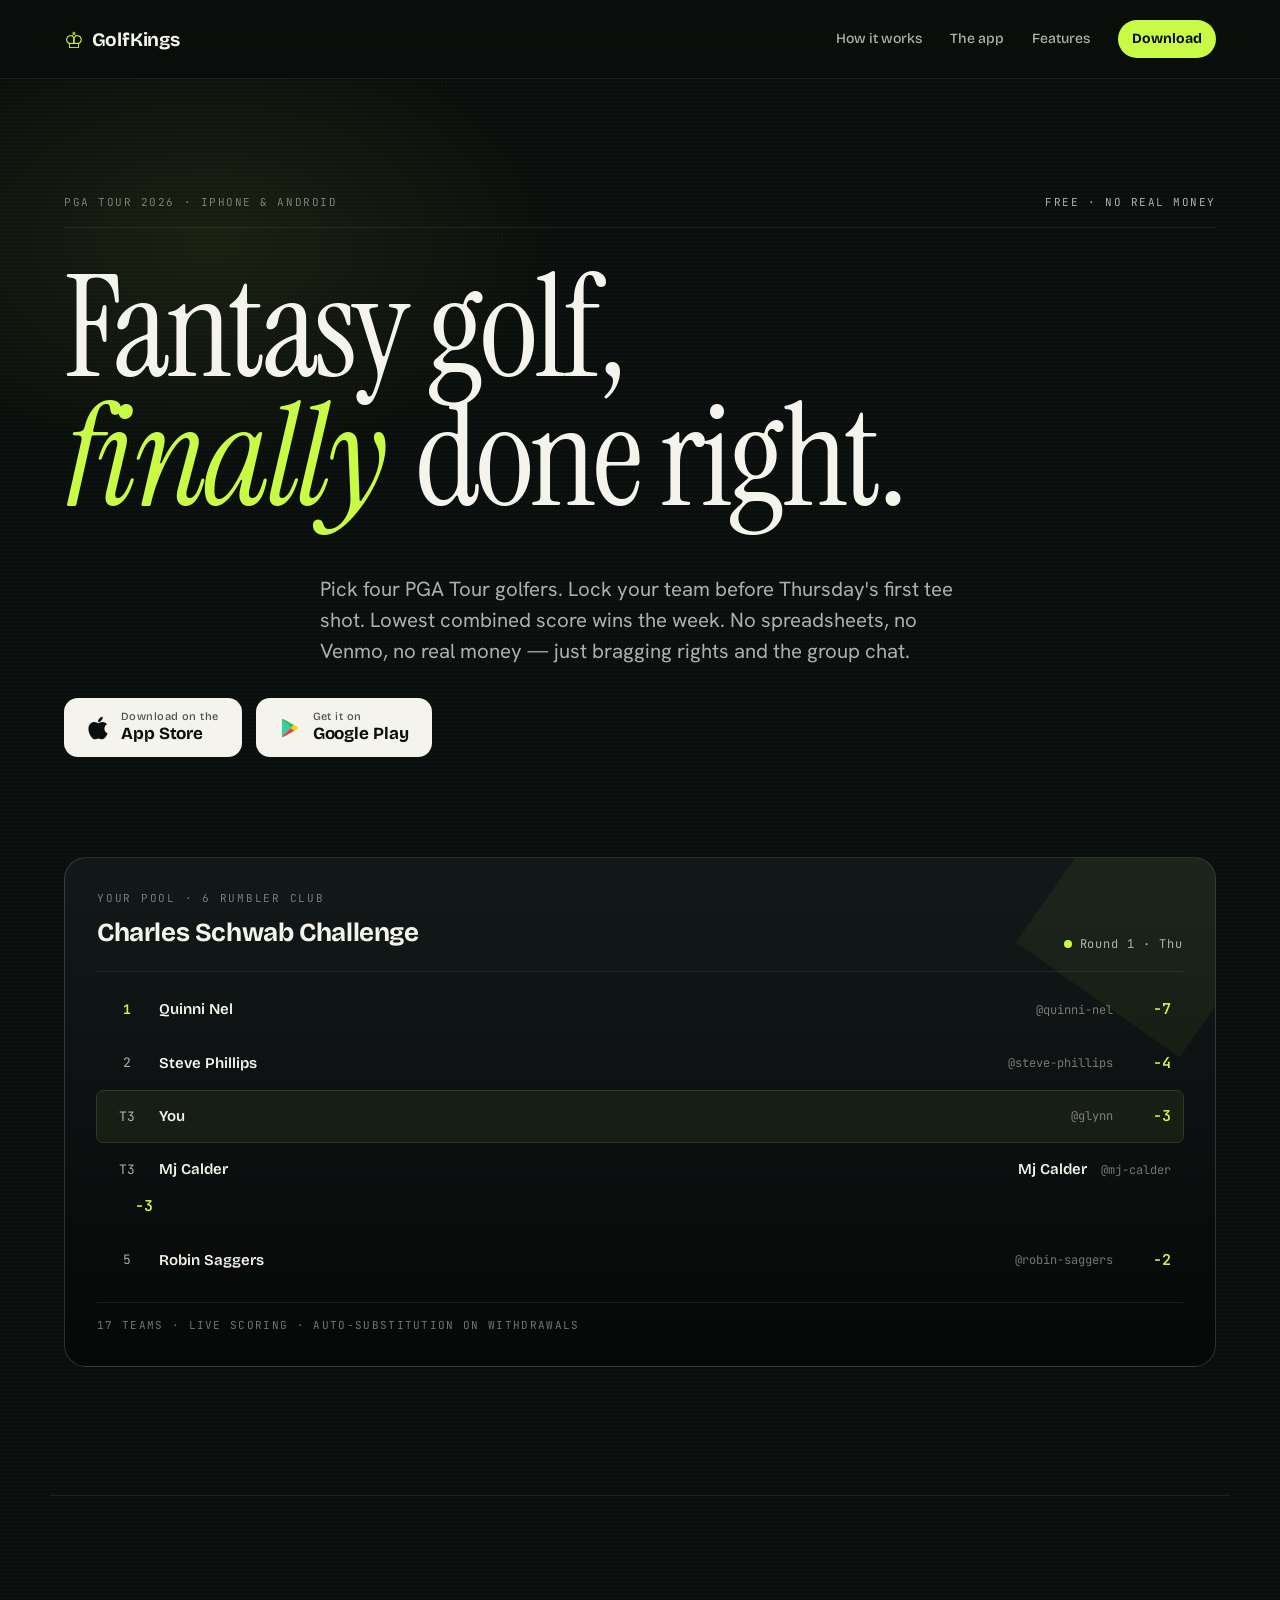
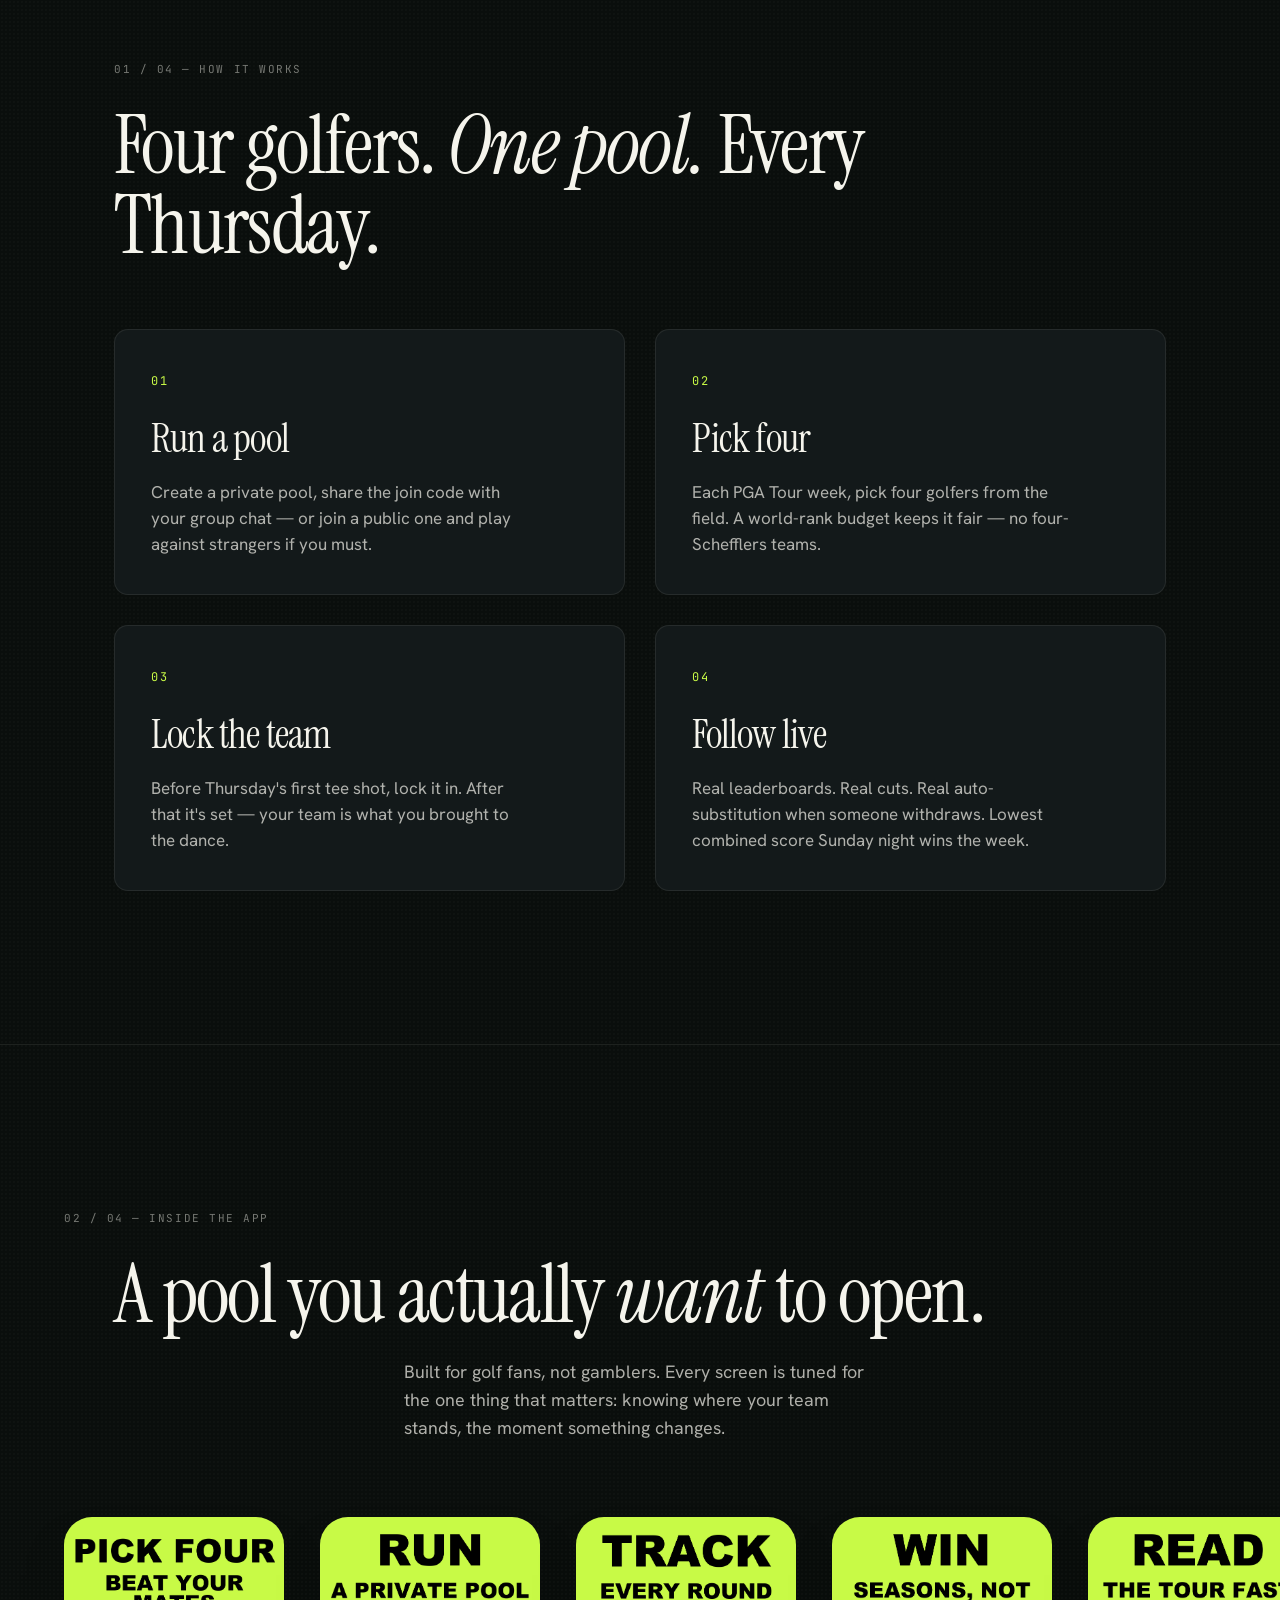
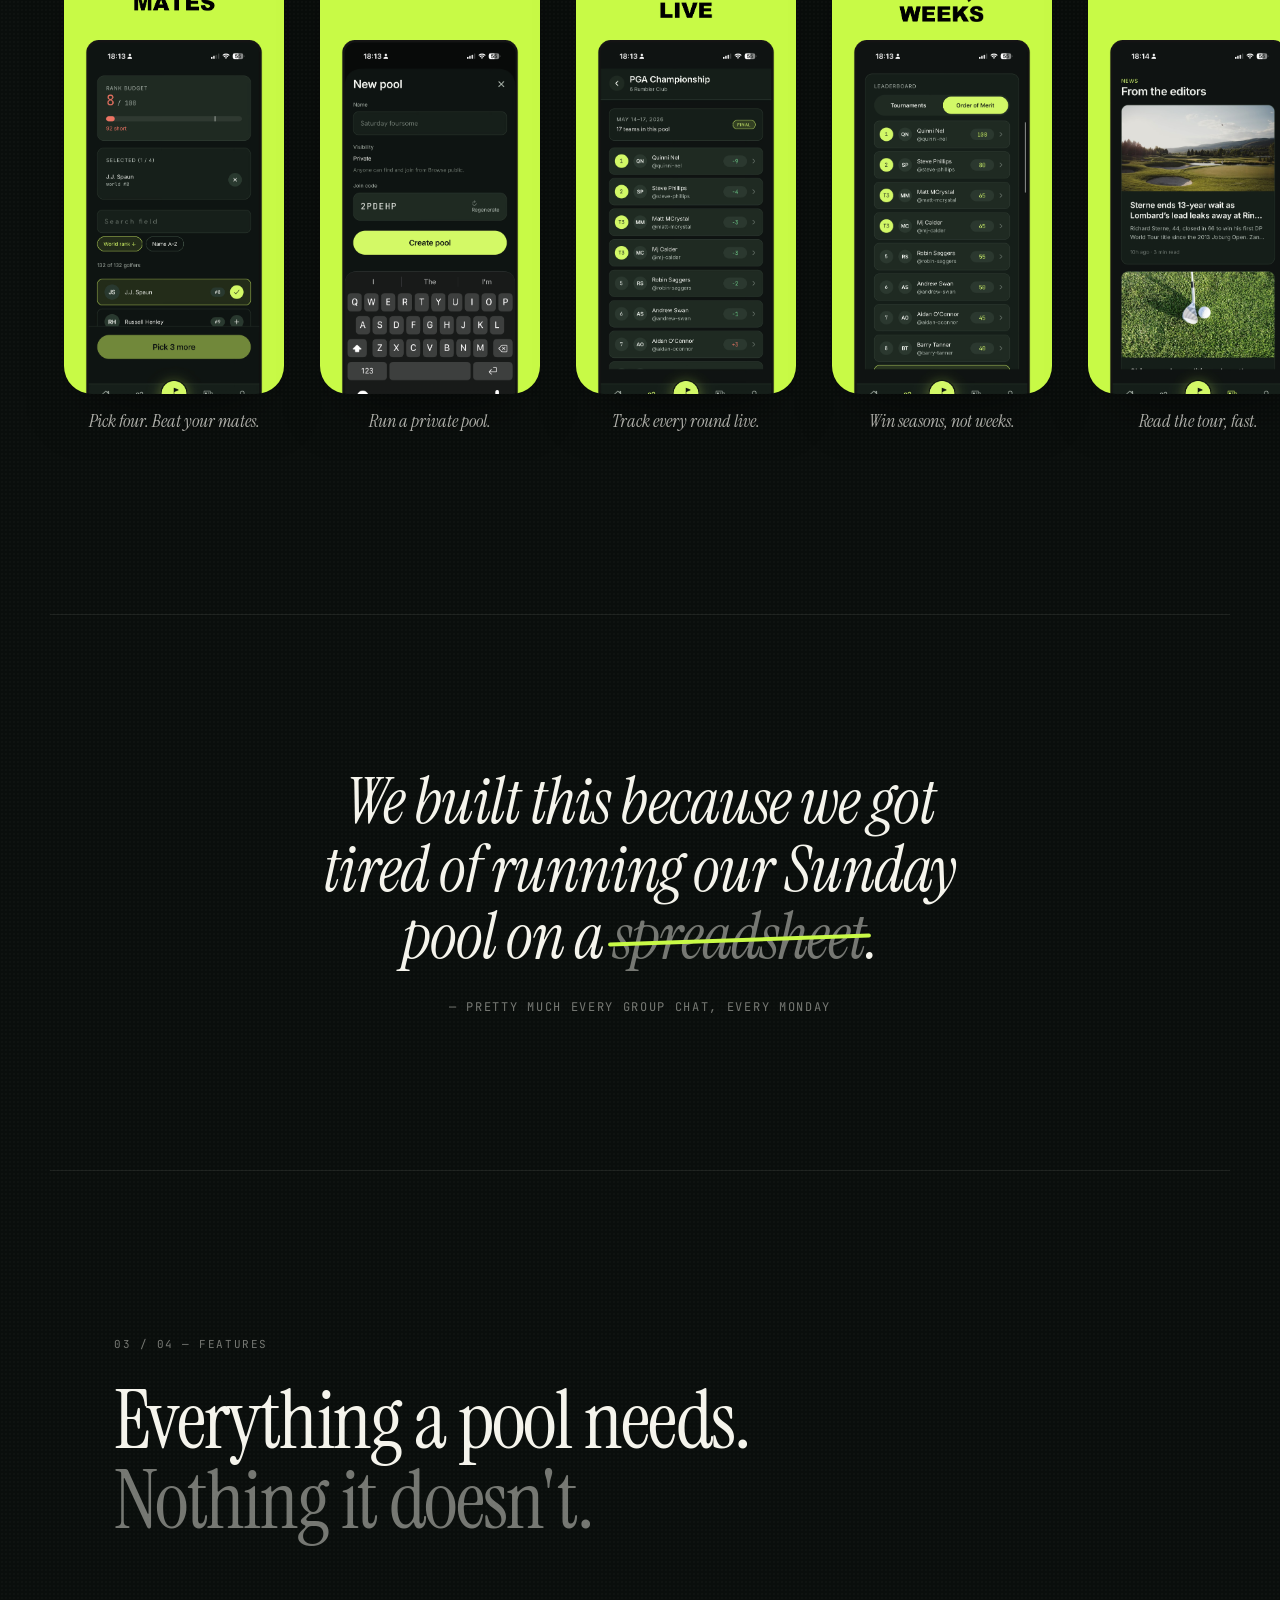
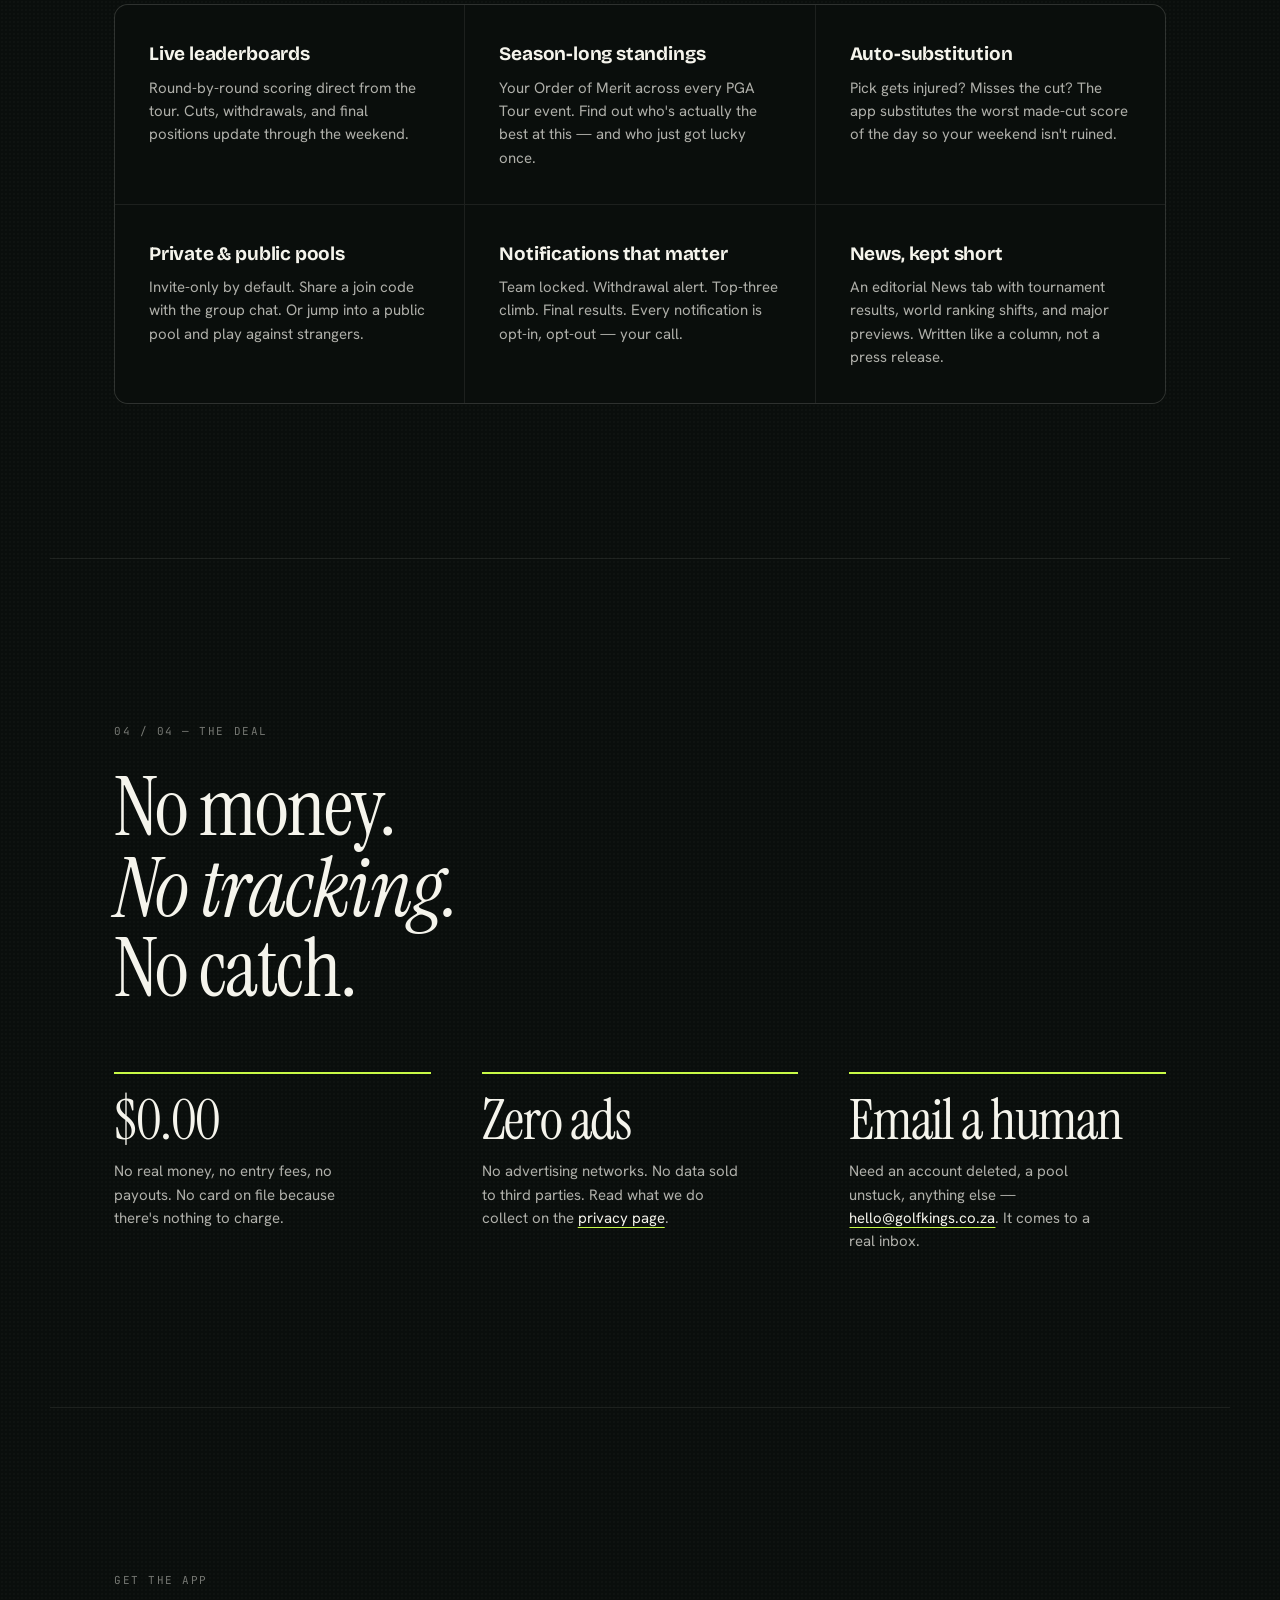
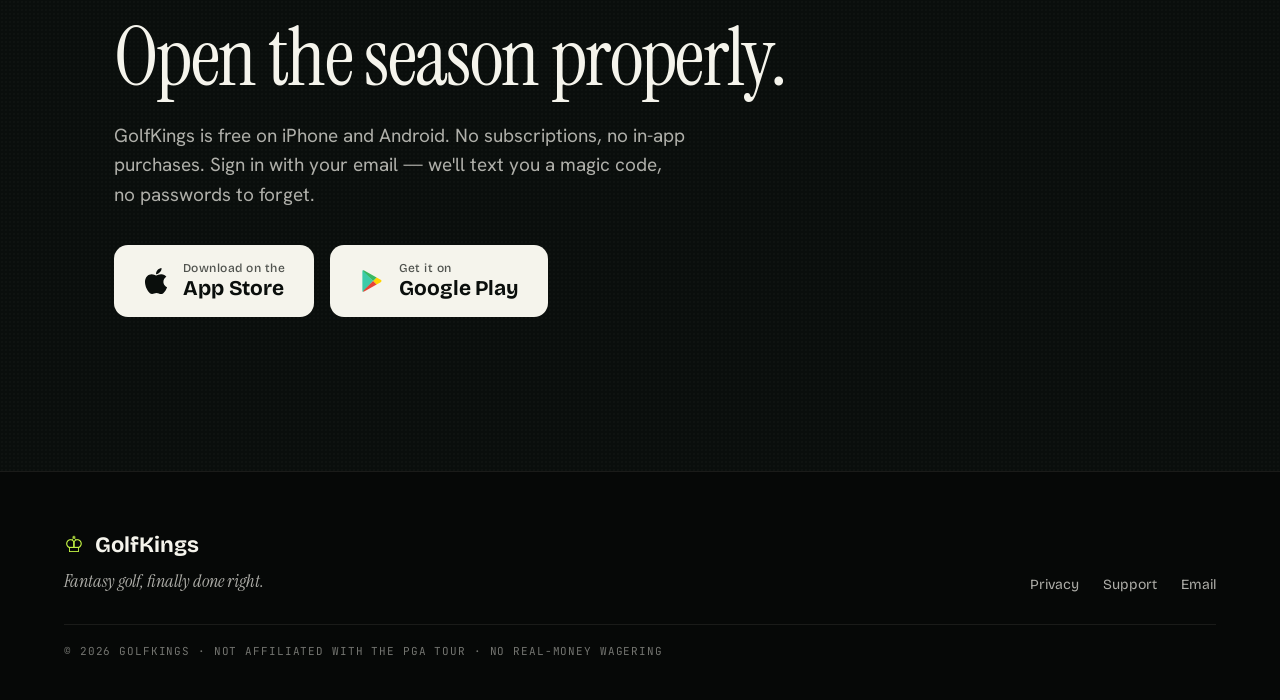
==== commit 9bea67c7: "Fix: update Apple logo on the second store button too (the lg variant in the Get the app section had" ====
--- a/index.html
+++ b/index.html
@@ -290,7 +290,7 @@
         </p>
         <div class="get__actions">
           <a class="store-btn store-btn--apple store-btn--lg" href="https://apps.apple.com/app/id6770234396" aria-label="Download GolfKings on the App Store">
-            <svg viewBox="0 0 24 24" aria-hidden="true" width="26" height="26" fill="currentColor"><path d="M16.365 1.43c0 1.14-.493 2.27-1.177 3.08-.744.9-1.99 1.57-2.987 1.57-.12 0-.23-.02-.3-.03-.01-.04-.05-.21-.05-.4 0-1.18.6-2.27 1.2-2.96.74-.85 1.98-1.5 3.02-1.55.04.13.06.27.06.4zm-3.61 7.34c1.74 0 2.49 1.13 3.49 1.13.93 0 1.94-1.13 3.45-1.13 1.32 0 2.79.72 3.85 1.94-3.4 1.86-2.85 6.71.79 7.74-1 2.13-2.06 4.26-3.67 4.29-1.55.04-2.05-1.01-3.83-1.01-1.79 0-2.34 1-3.81 1.05-1.6.05-2.82-2.31-3.83-4.43-2.09-4.31-2.36-11.34 2.59-12.04 1.46-.04 2.83 1.03 3 1.03z"/></svg>
+            <svg viewBox="0 0 384 512" aria-hidden="true" width="26" height="30" fill="currentColor"><path d="M318.7 268.7c-.2-36.7 16.4-64.4 50-84.8-18.8-26.9-47.2-41.7-84.7-44.6-35.5-2.8-74.3 20.7-88.5 20.7-15 0-49.4-19.7-76.4-19.7C63.3 141.2 4 184.8 4 273.5q0 39.3 14.4 81.2c12.8 36.7 59 126.7 107.2 125.2 25.2-.6 43-17.9 75.8-17.9 31.8 0 48.3 17.9 76.4 17.9 48.6-.7 90.4-82.5 102.6-119.3-65.2-30.7-61.7-90-61.7-91.9zm-56.6-164.2c27.3-32.4 24.8-61.9 24-72.5-24.1 1.4-52 16.4-67.9 34.9-17.5 19.8-27.8 44.3-25.6 71.9 26.1 2 49.9-11.4 69.5-34.3z"/></svg>
             <span class="store-btn__inner">
               <span class="store-btn__top">Download on the</span>
               <span class="store-btn__bot">App Store</span>
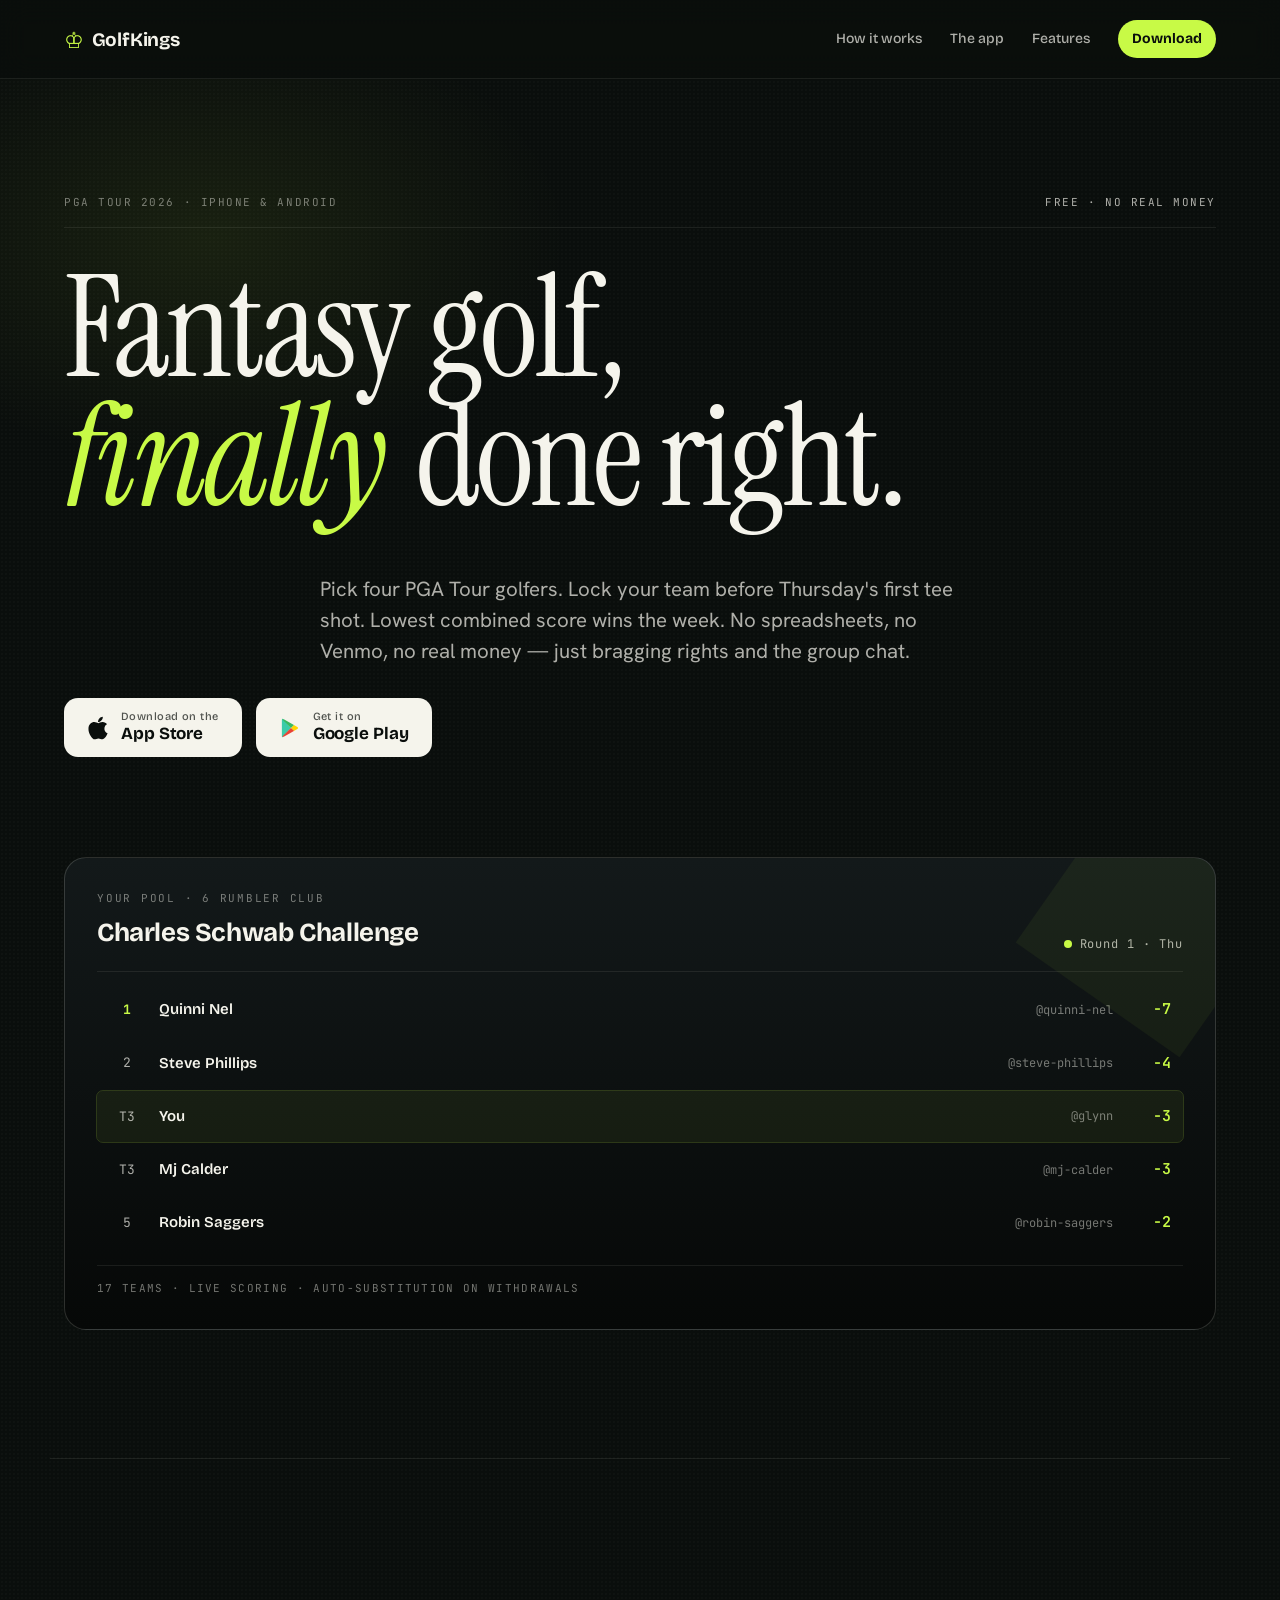
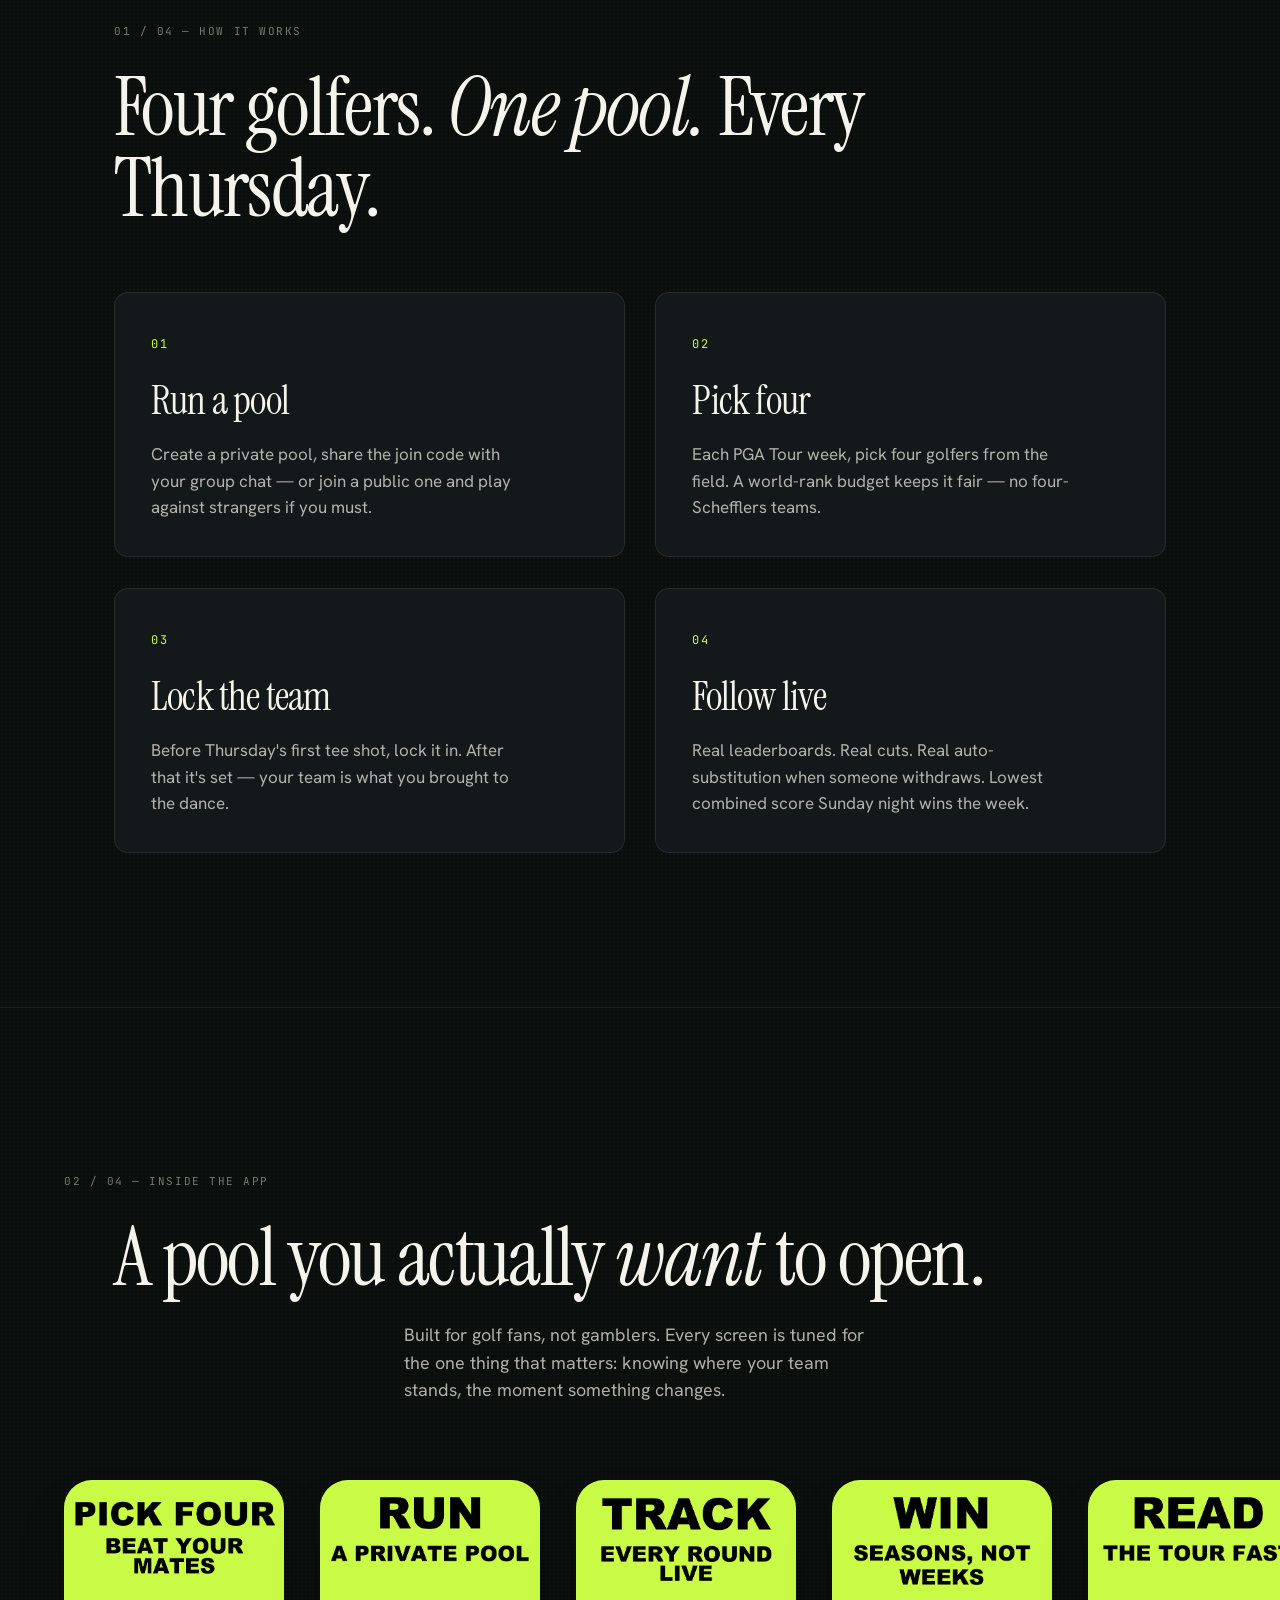
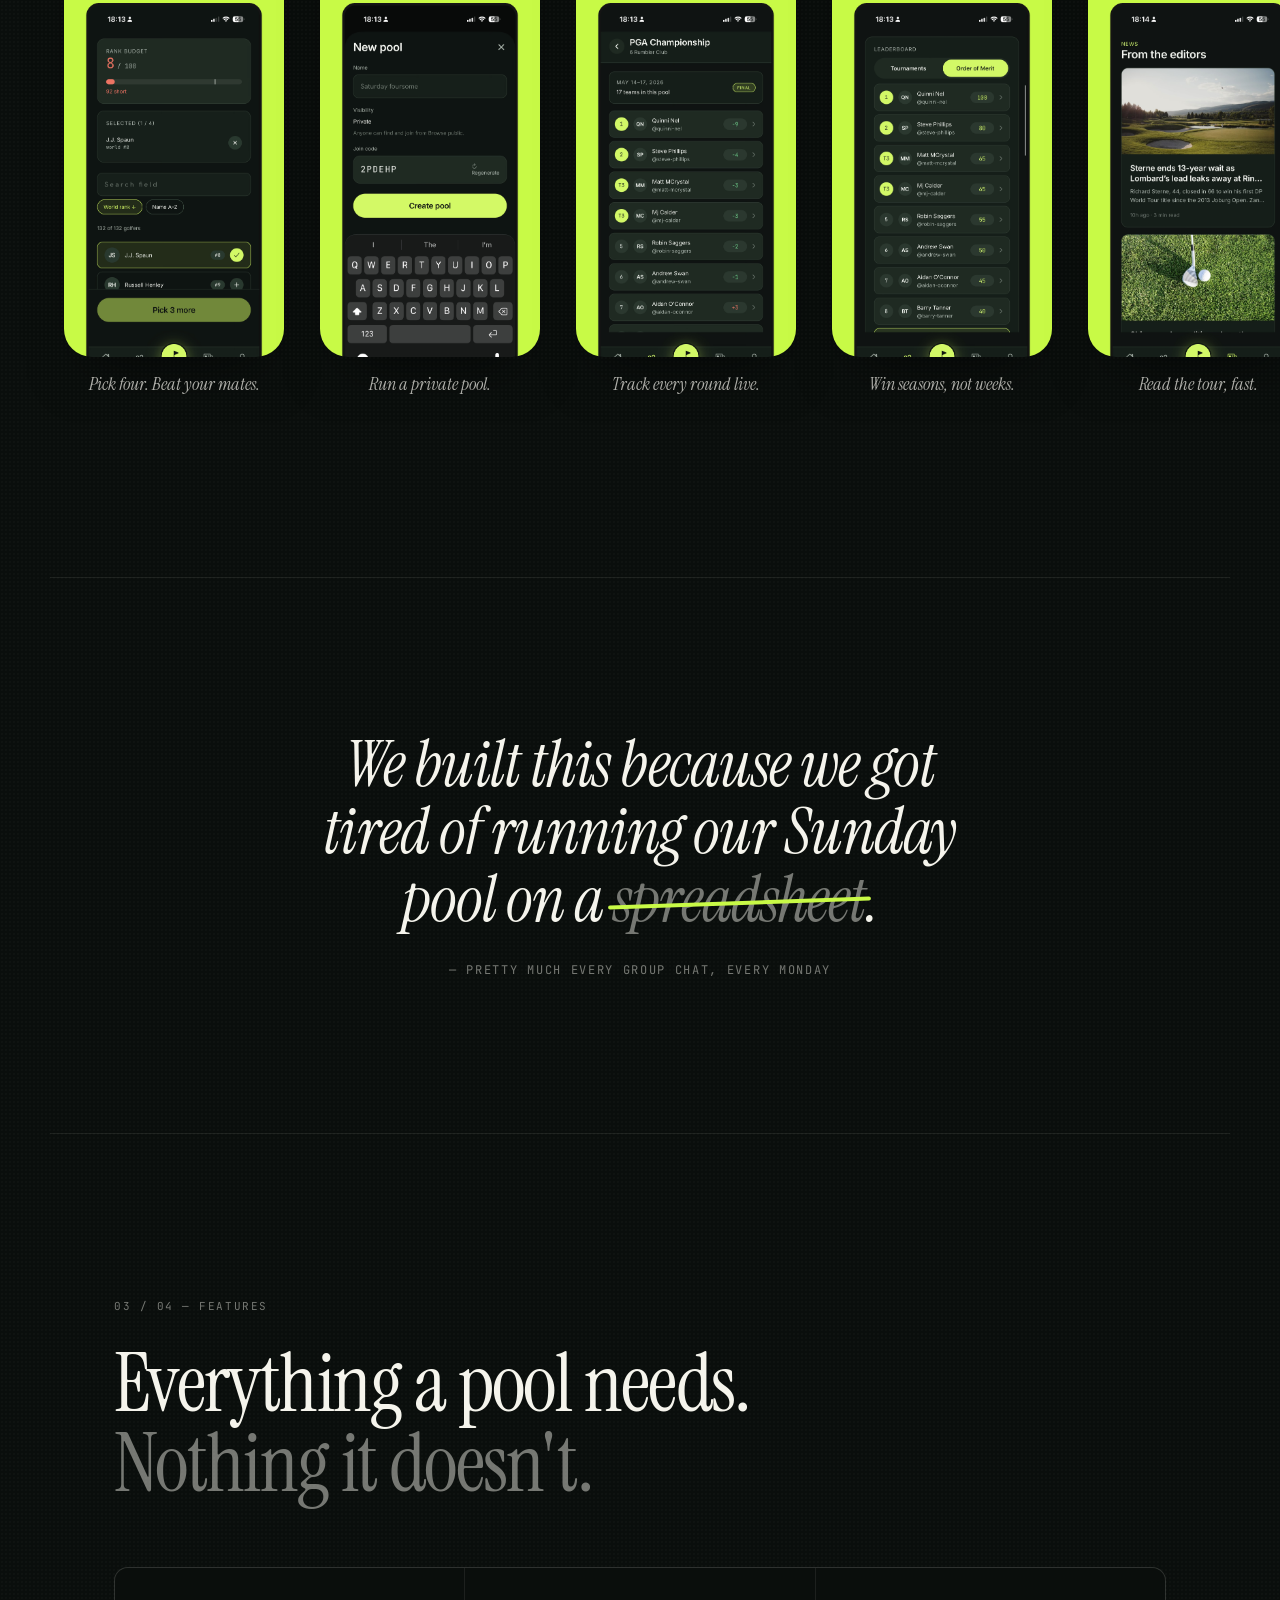
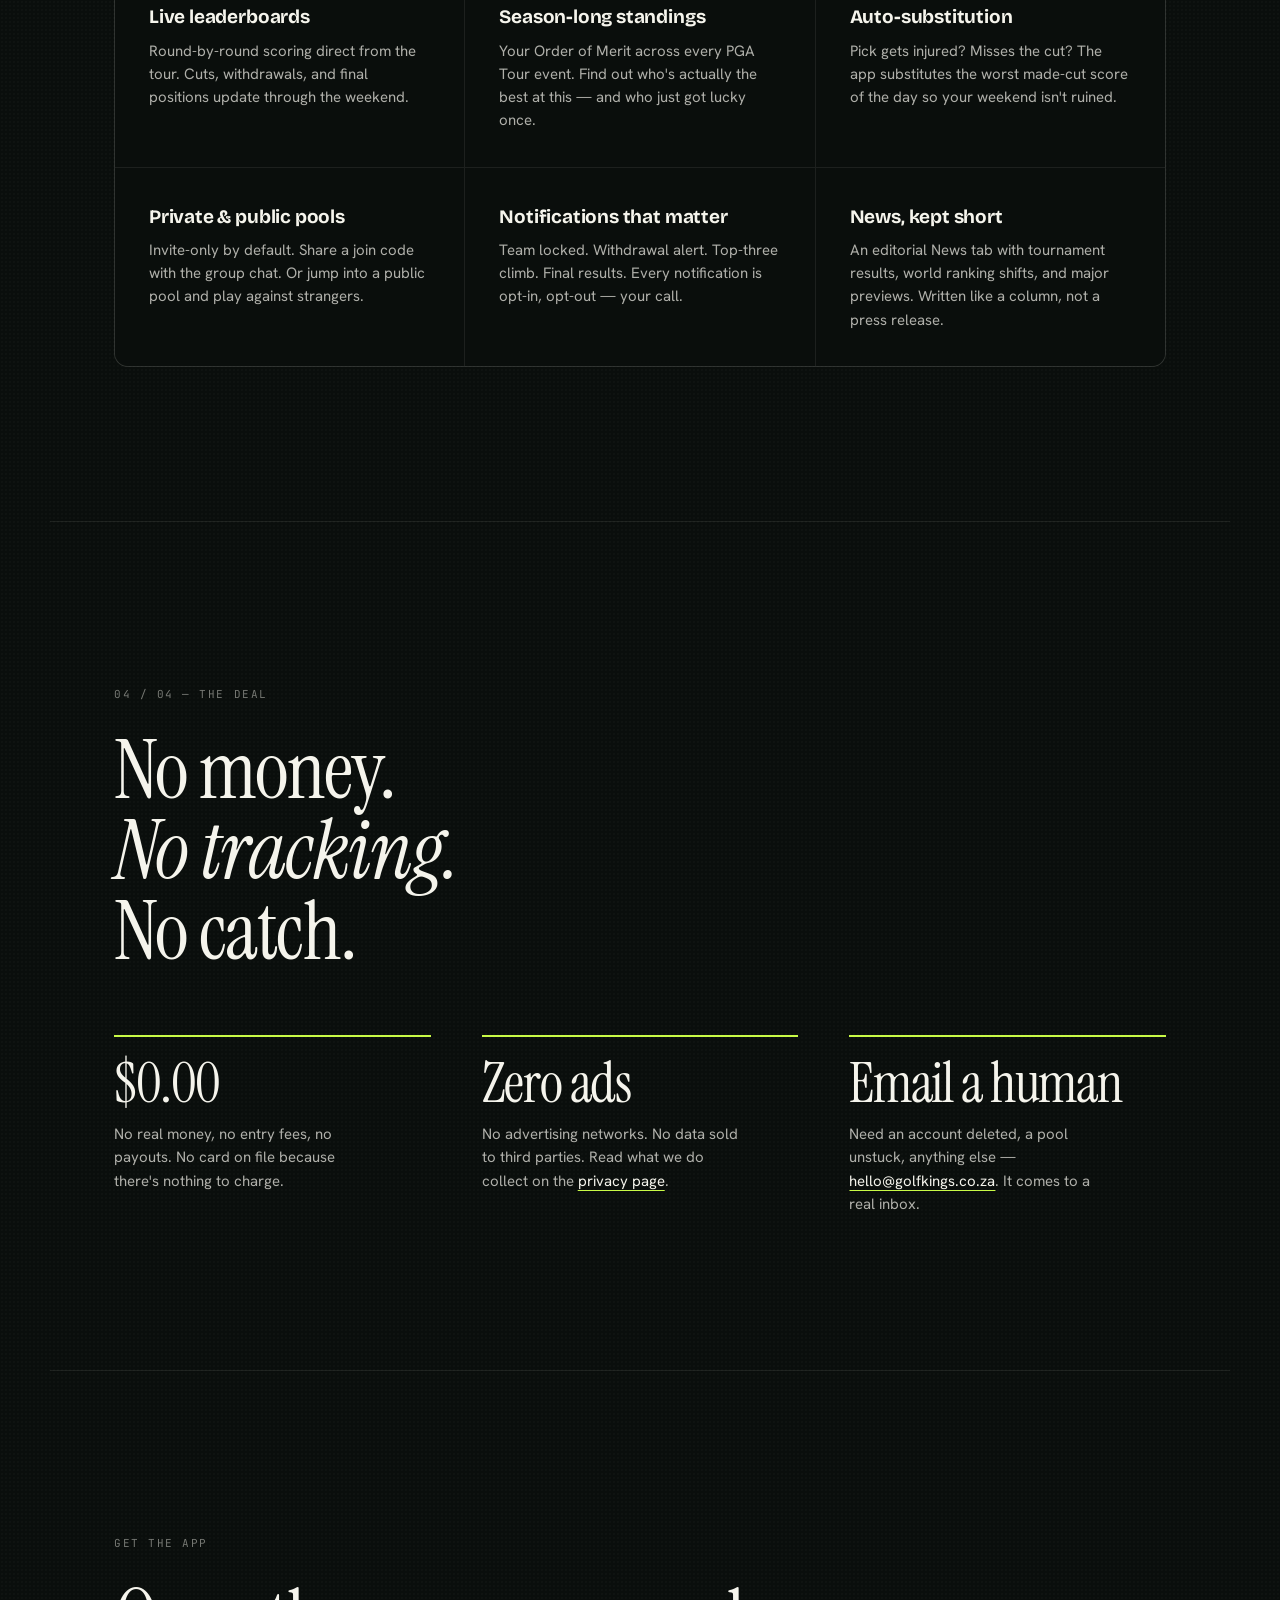
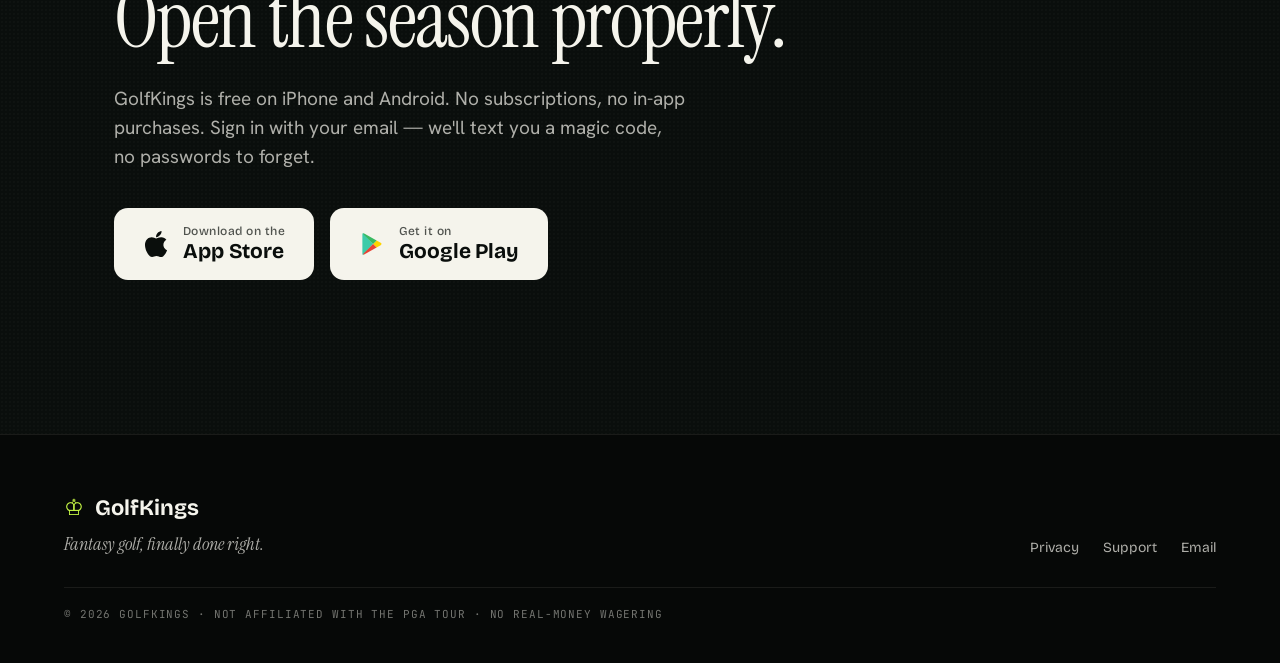
==== commit b10f962d: "Fix: scoreboard row had duplicate Mj Calder name span which broke the grid layout (5 cells in a 4-co" ====
--- a/index.html
+++ b/index.html
@@ -137,7 +137,6 @@
             </li>
             <li class="board__row">
               <span class="board__rank">T3</span>
-              <span class="board__name">Mj Calder</span>
               <span class="board__name">Mj Calder</span>
               <span class="board__handle">@mj-calder</span>
               <span class="board__score">−3</span>
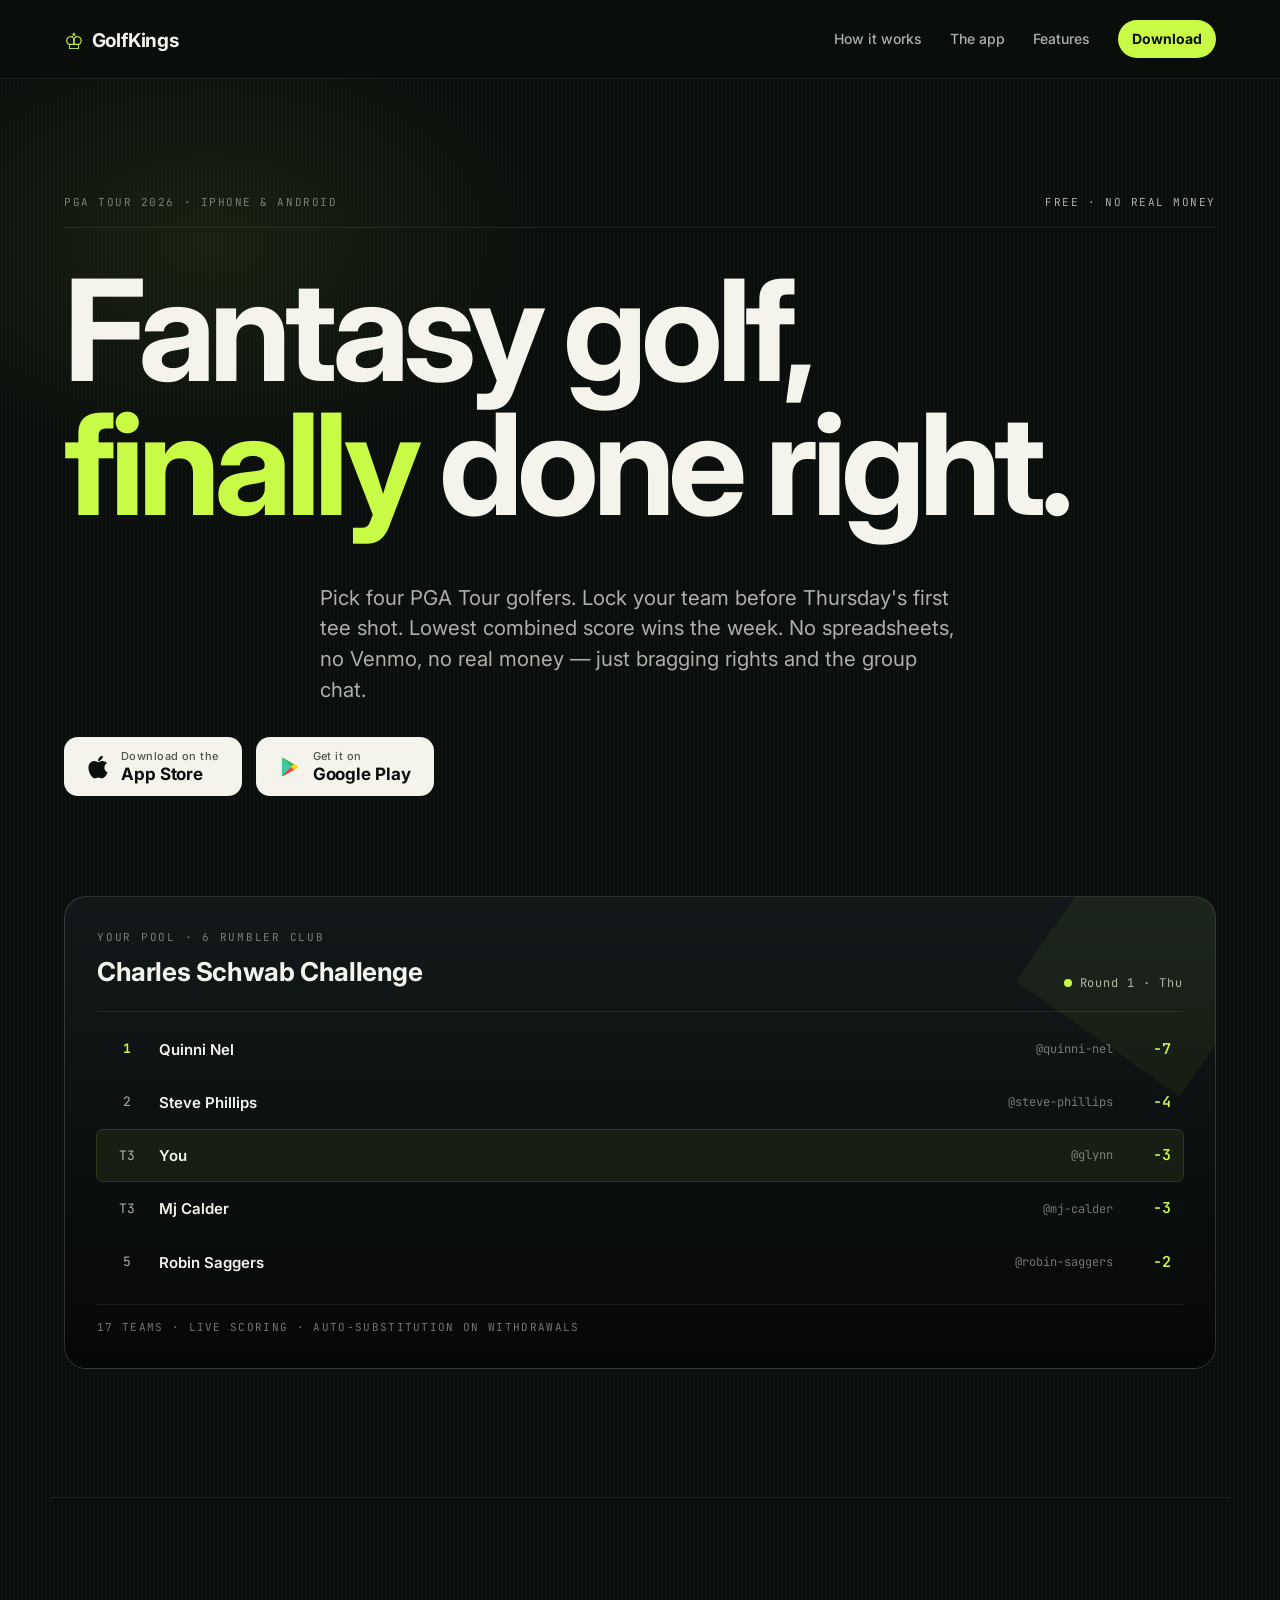
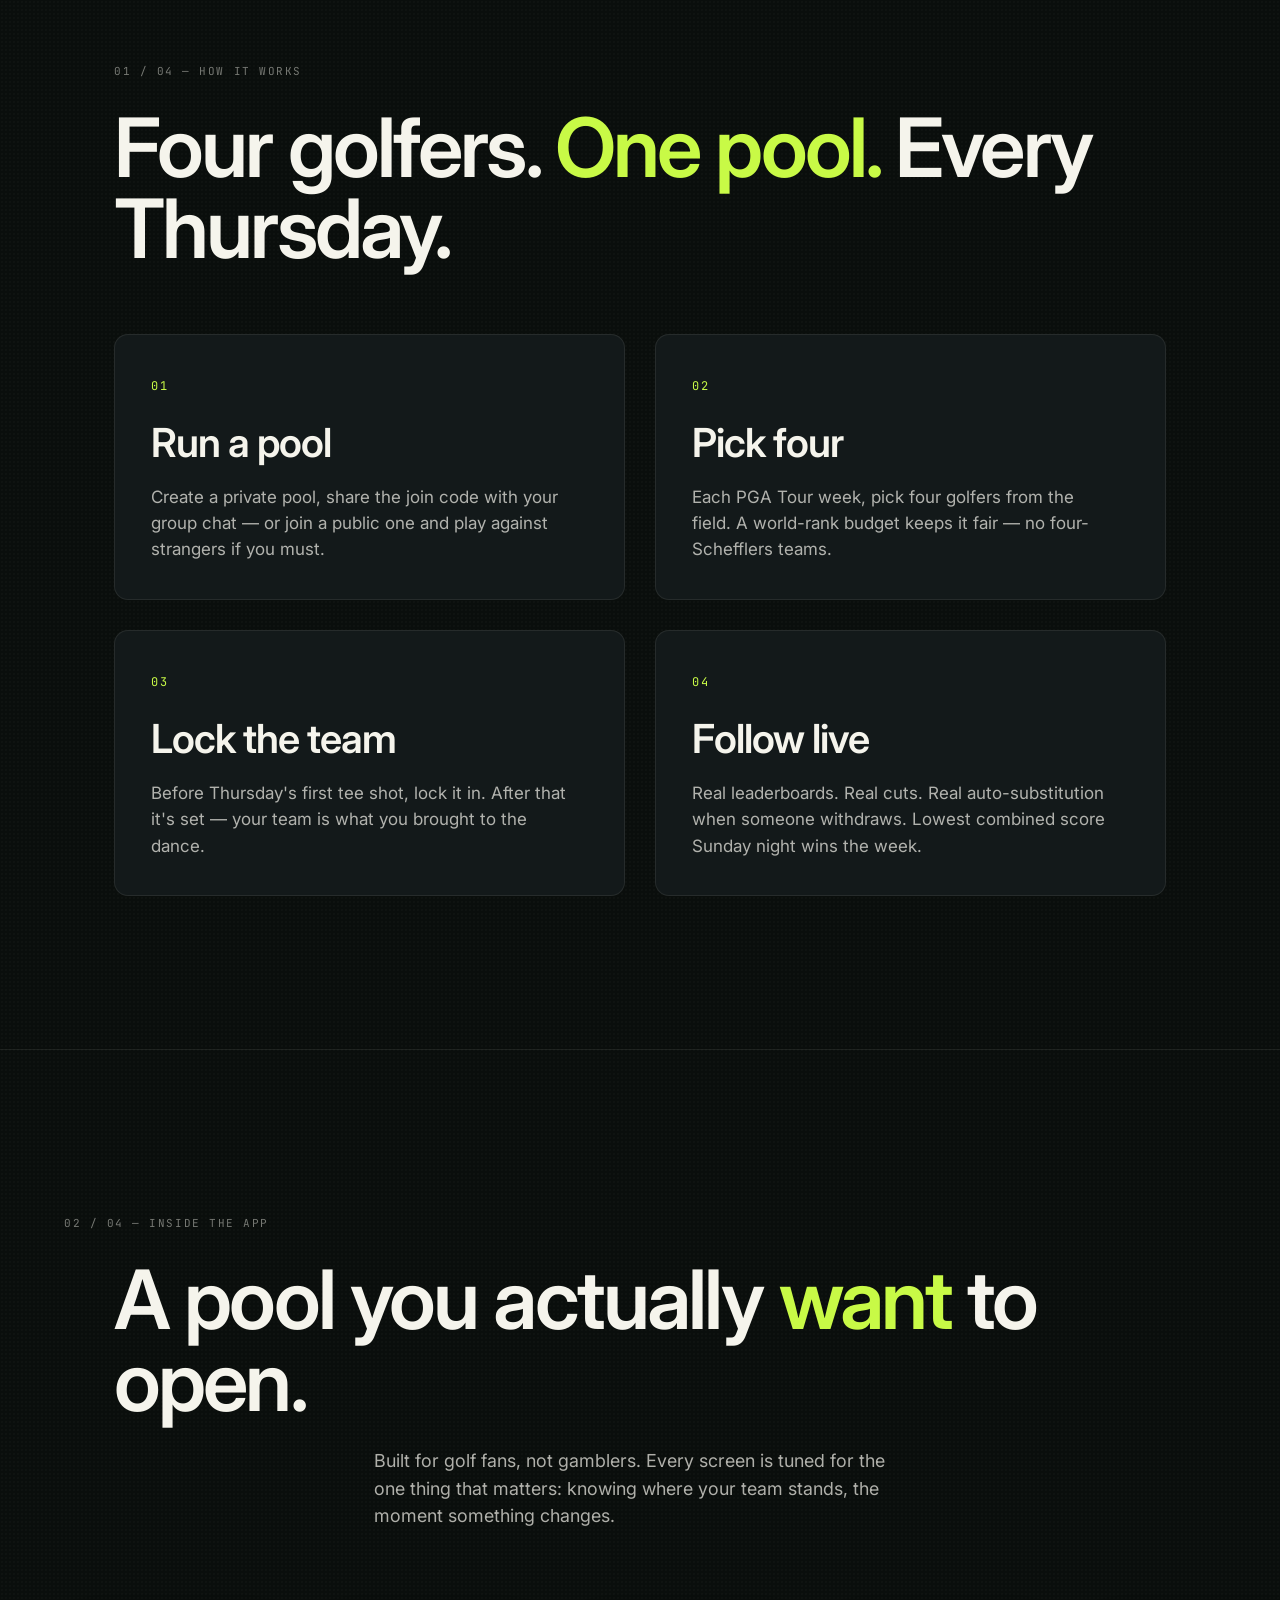
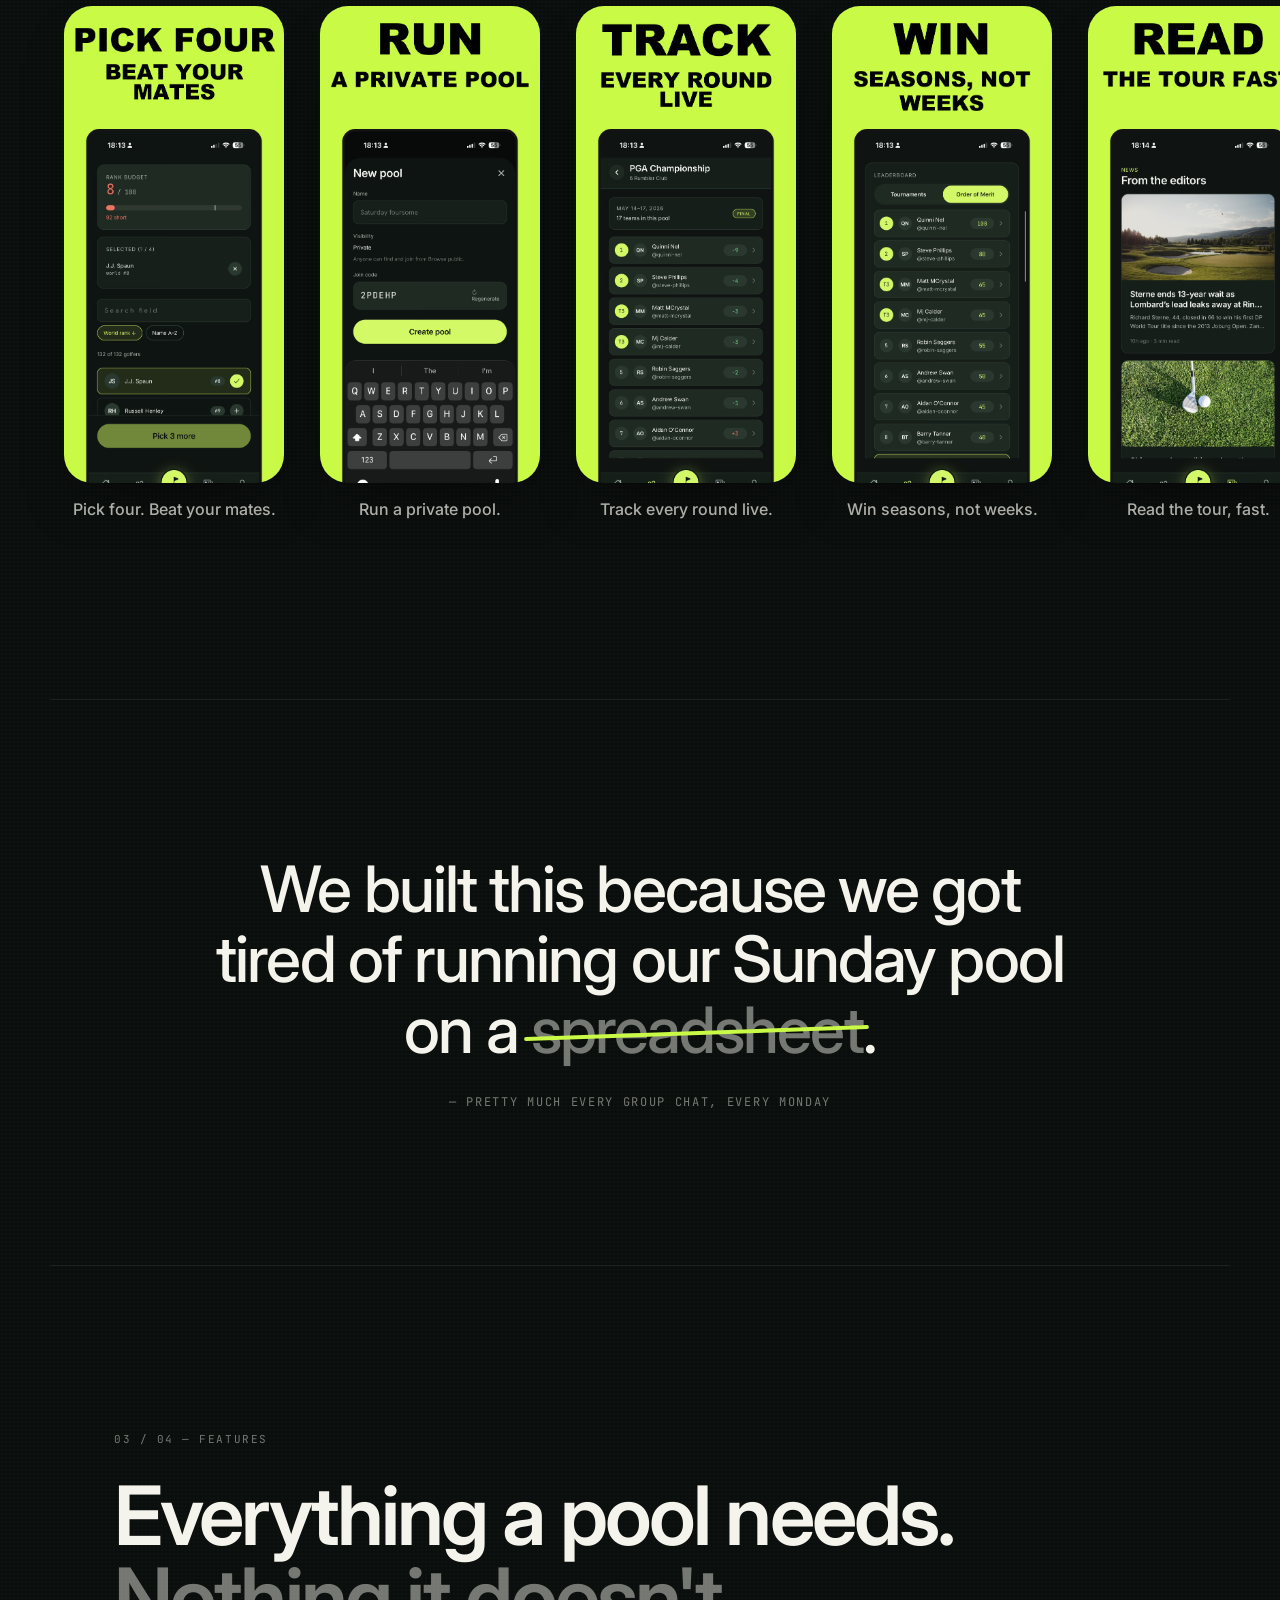
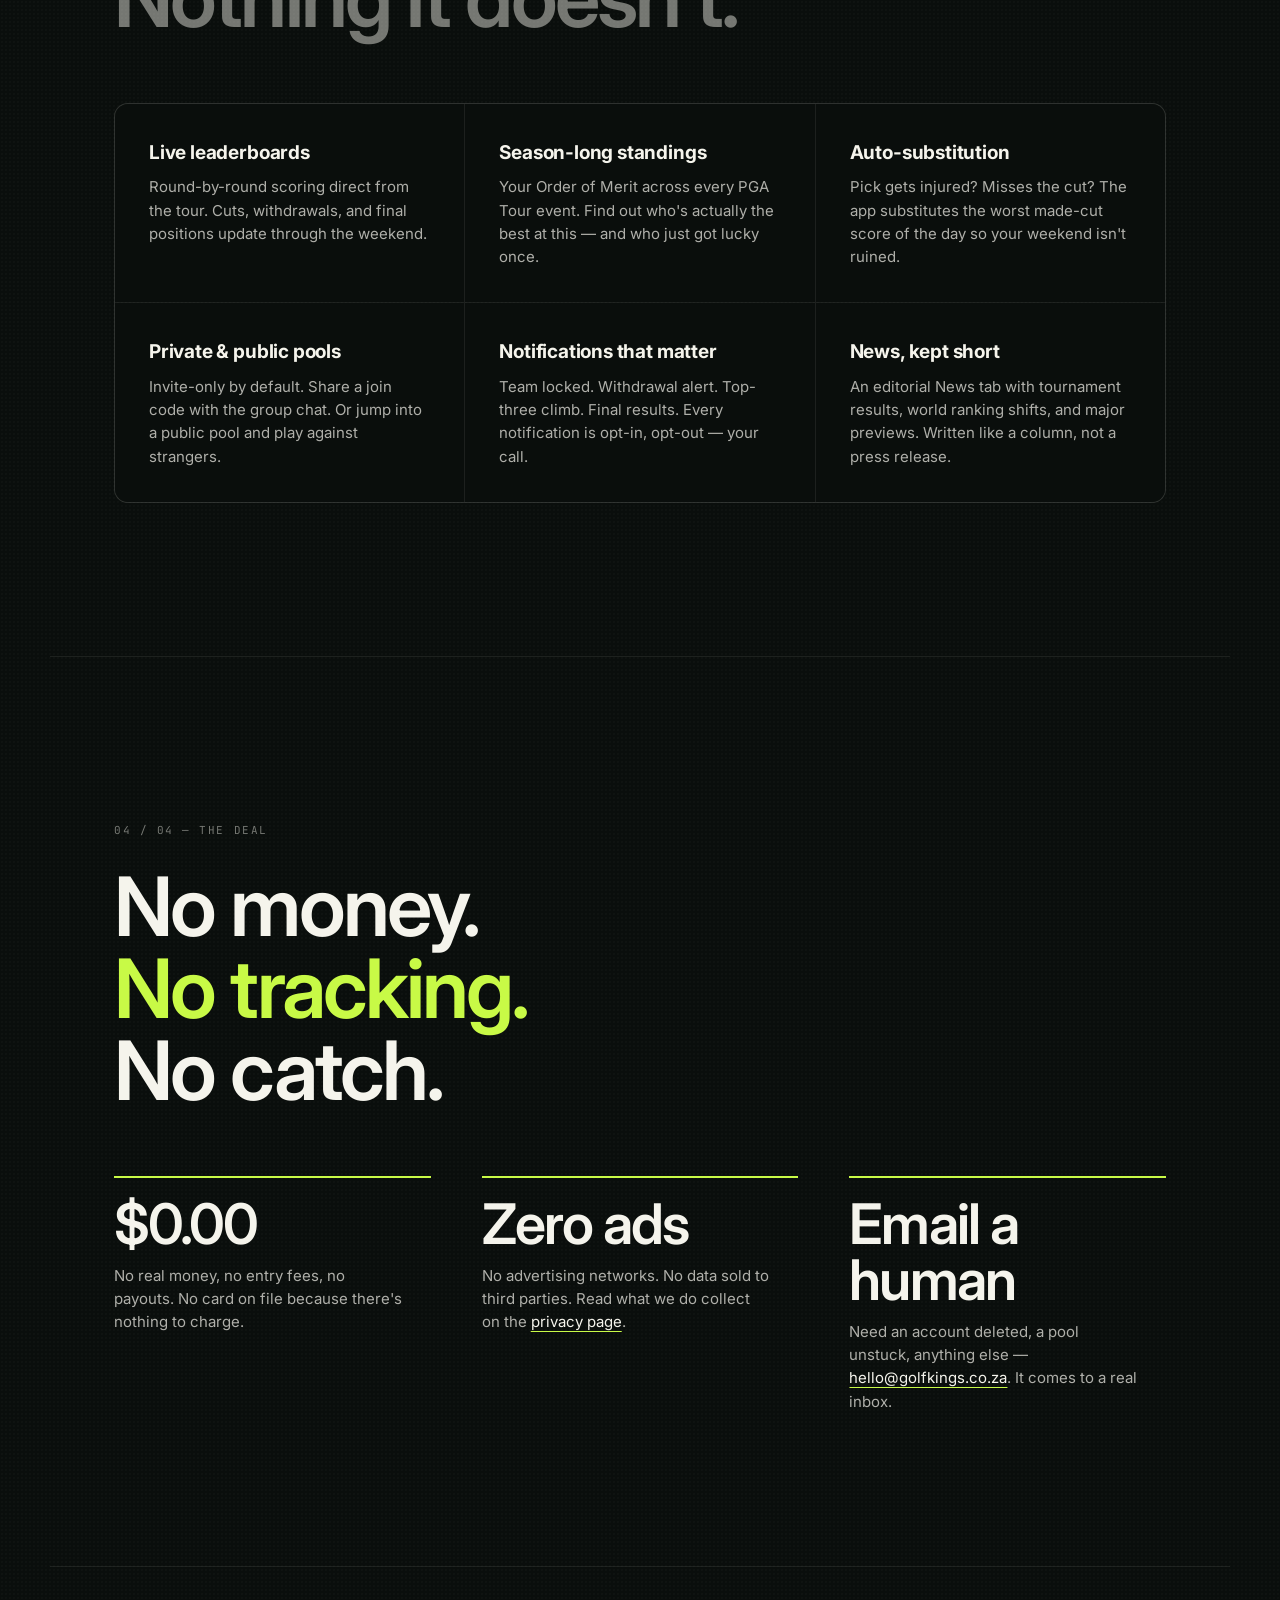
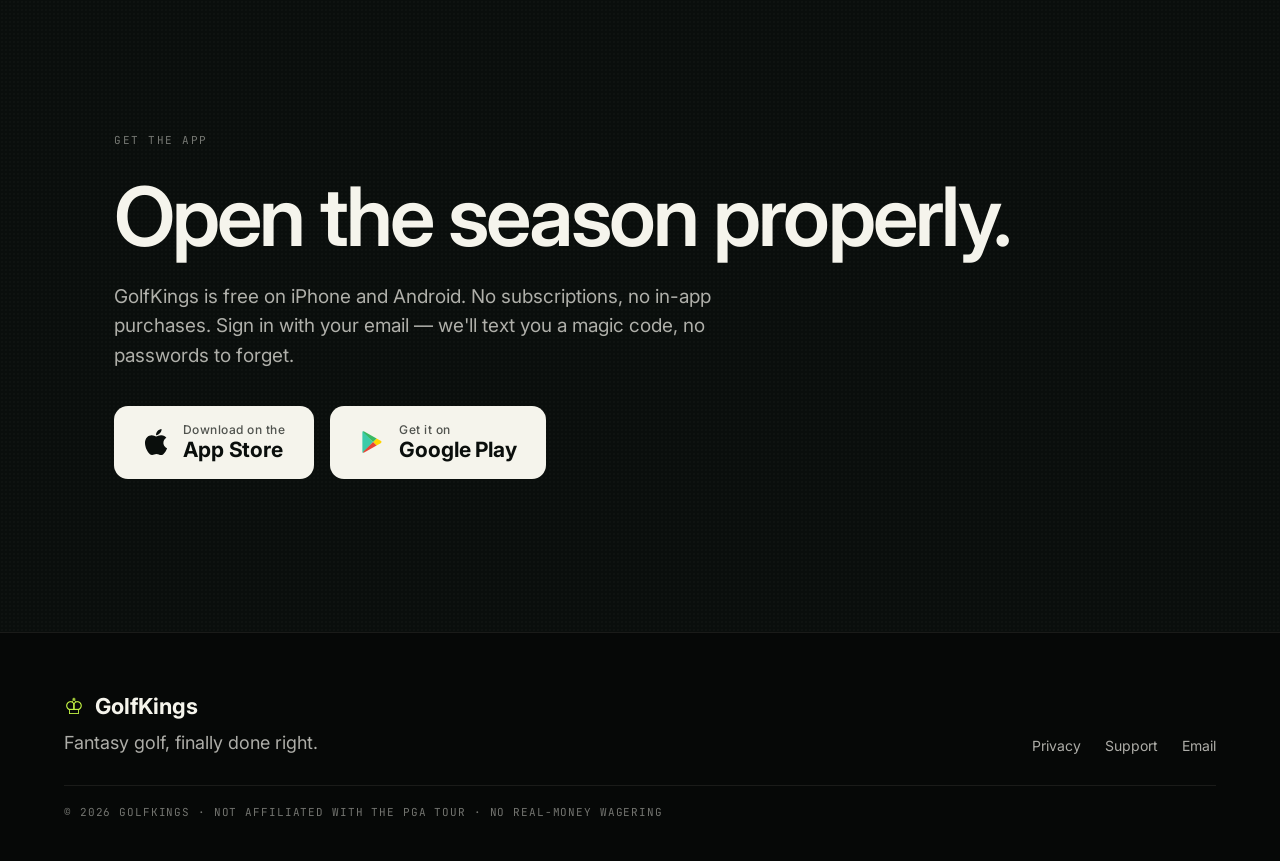
==== commit 23bea8b7: "Switch type system to Inter (Revolut/Linear/Stripe-style) Editorial pairing (Bricolage Grotesque + I" ====
--- a/index.html
+++ b/index.html
@@ -30,7 +30,7 @@
     <link rel="preconnect" href="https://fonts.googleapis.com" />
     <link rel="preconnect" href="https://fonts.gstatic.com" crossorigin />
     <link
-      href="https://fonts.googleapis.com/css2?family=Bricolage+Grotesque:opsz,wght@12..96,400;12..96,500;12..96,700;12..96,800&family=Hanken+Grotesk:wght@400;500;600;700&family=Instrument+Serif:ital@0;1&family=JetBrains+Mono:wght@400;500;600&display=swap"
+      href="https://fonts.googleapis.com/css2?family=Inter:wght@400;500;600;700;800&family=JetBrains+Mono:wght@400;500;600&display=swap"
       rel="stylesheet"
     />
     <link rel="stylesheet" href="styles.css" />
--- a/styles.css
+++ b/styles.css
@@ -21,11 +21,11 @@
   --text-mid: rgba(245, 244, 236, 0.7);
   --text-lo: rgba(245, 244, 236, 0.46);
 
-  /* Type */
-  --f-display: "Instrument Serif", "Iowan Old Style", Georgia, serif;
-  --f-sans: "Bricolage Grotesque", "Hanken Grotesk", "Helvetica Neue", system-ui,
-    sans-serif;
-  --f-body: "Hanken Grotesk", "Helvetica Neue", system-ui, sans-serif;
+  /* Type — single geometric sans (Revolut/Linear/Stripe-style), JetBrains
+     Mono only where numbers need to line up. No editorial serif. */
+  --f-display: "Inter", "Helvetica Neue", system-ui, sans-serif;
+  --f-sans: "Inter", "Helvetica Neue", system-ui, sans-serif;
+  --f-body: "Inter", "Helvetica Neue", system-ui, sans-serif;
   --f-mono: "JetBrains Mono", ui-monospace, "SF Mono", Consolas, monospace;
 
   /* Rhythm */
@@ -216,15 +216,17 @@
 /* ──────────────── Section title pattern ──────────────── */
 .section-title {
   font-family: var(--f-display);
-  font-weight: 400;
+  font-weight: 600;
   font-size: clamp(40px, 6.4vw, 88px);
-  line-height: 0.98;
-  letter-spacing: -0.02em;
+  line-height: 1;
+  letter-spacing: -0.035em;
   margin: 16px 0 0 0;
   max-width: 22ch;
 }
 .section-title em {
-  font-style: italic;
+  /* Drop the editorial italic — use brand color for emphasis instead */
+  font-style: normal;
+  color: var(--brand);
 }
 .section-title__muted {
   color: var(--text-lo);
@@ -284,19 +286,18 @@
   max-width: 1180px;
   margin: 0 auto;
   font-family: var(--f-display);
-  font-weight: 400;
+  font-weight: 700;
   font-size: clamp(56px, 11vw, 168px);
-  line-height: 0.92;
-  letter-spacing: -0.025em;
+  line-height: 0.95;
+  letter-spacing: -0.045em;
 }
 .hero__title span {
   display: block;
 }
 .hero__title--italic em {
-  font-style: italic;
+  /* Drop italic; brand color carries the emphasis */
+  font-style: normal;
   color: var(--brand);
-  /* Italic Instrument Serif extends below baseline; nudge so it doesn't clip */
-  padding-right: 0.08em;
 }
 .hero__lede {
   margin: clamp(28px, 4vw, 52px) auto 0;
@@ -495,9 +496,9 @@
 }
 .step__title {
   font-family: var(--f-display);
-  font-weight: 400;
+  font-weight: 600;
   font-size: clamp(28px, 3.2vw, 40px);
-  letter-spacing: -0.02em;
+  letter-spacing: -0.025em;
   margin: 14px 0 10px;
 }
 .step__body {
@@ -516,11 +517,10 @@
 }
 .quote__text {
   font-family: var(--f-display);
-  font-style: italic;
-  font-weight: 400;
+  font-weight: 500;
   font-size: clamp(32px, 5.4vw, 64px);
-  line-height: 1.05;
-  letter-spacing: -0.015em;
+  line-height: 1.1;
+  letter-spacing: -0.03em;
   max-width: 22ch;
   margin: 0 auto;
 }
@@ -622,9 +622,9 @@
 }
 .trust__lead {
   font-family: var(--f-display);
-  font-weight: 400;
+  font-weight: 600;
   font-size: clamp(36px, 4.8vw, 56px);
-  letter-spacing: -0.025em;
+  letter-spacing: -0.035em;
   line-height: 1;
   margin: 0 0 12px;
 }
@@ -703,7 +703,6 @@
 .footer__line {
   margin: 6px 0 0;
   font-family: var(--f-display);
-  font-style: italic;
   color: var(--text-mid);
   font-size: 18px;
 }
@@ -762,10 +761,10 @@
 }
 .doc h1 {
   font-family: var(--f-display);
-  font-weight: 400;
+  font-weight: 700;
   font-size: clamp(40px, 6vw, 64px);
   line-height: 1;
-  letter-spacing: -0.022em;
+  letter-spacing: -0.035em;
   margin: 0 0 12px;
 }
 .doc__updated {
@@ -945,8 +944,8 @@
 .phone figcaption {
   margin-top: 14px;
   font-family: var(--f-display);
-  font-style: italic;
-  font-size: 18px;
+  font-weight: 500;
+  font-size: 16px;
   color: var(--text-mid);
   text-align: center;
 }
@@ -969,6 +968,217 @@
   }
 }
 
+/* ──────────────── Versus / comparison page ──────────────── */
+.vs-hero {
+  padding: clamp(48px, 9vw, 120px) var(--pad-x) clamp(40px, 6vw, 80px);
+  max-width: 1180px;
+  margin: 0 auto;
+}
+.vs-hero__title {
+  font-family: var(--f-display);
+  font-weight: 700;
+  font-size: clamp(40px, 7vw, 96px);
+  line-height: 1;
+  letter-spacing: -0.04em;
+  margin: 12px 0 0;
+}
+.vs-hero__title span {
+  display: block;
+}
+.vs-hero__title--italic em {
+  /* Drop italic; brand color carries the emphasis */
+  font-style: normal;
+  color: var(--brand);
+}
+.vs-hero__lede {
+  margin: clamp(24px, 4vw, 44px) 0 0;
+  max-width: 64ch;
+  font-size: clamp(16px, 1.5vw, 19px);
+  color: var(--text-mid);
+}
+.vs-hero__cta {
+  display: flex;
+  flex-wrap: wrap;
+  gap: 14px;
+  margin-top: 32px;
+}
+
+/* Comparison table */
+.vs-table-wrap {
+  padding: clamp(60px, 9vw, 120px) var(--pad-x);
+  border-top: 1px solid var(--line);
+  max-width: 1180px;
+  margin: 0 auto;
+}
+.vs-intro {
+  margin: 20px 0 clamp(32px, 5vw, 56px);
+  color: var(--text-mid);
+  font-size: clamp(15px, 1.4vw, 18px);
+  max-width: 56ch;
+}
+.vs-table {
+  display: grid;
+  border: 1px solid var(--line-strong);
+  border-radius: var(--rad-md);
+  overflow: hidden;
+  background: var(--surface);
+}
+.vs-table__head {
+  display: grid;
+  grid-template-columns: 1.2fr 1fr 1fr;
+  gap: 1px;
+  background: var(--line);
+  border-bottom: 1px solid var(--line-strong);
+}
+.vs-table__head > * {
+  background: var(--bg-deep);
+  padding: 16px clamp(12px, 1.6vw, 22px);
+  font-family: var(--f-mono);
+  font-size: 11px;
+  letter-spacing: 0.16em;
+  text-transform: uppercase;
+  color: var(--text-mid);
+}
+.vs-table__head .vs-table__us {
+  color: var(--brand);
+  font-weight: 700;
+}
+.vs-table__head .vs-table__them {
+  color: var(--text-lo);
+}
+.vs-row {
+  display: grid;
+  grid-template-columns: 1.2fr 1fr 1fr;
+  gap: 1px;
+  background: var(--line);
+}
+.vs-row > * {
+  background: var(--surface);
+  padding: clamp(14px, 1.8vw, 20px) clamp(12px, 1.6vw, 22px);
+  font-size: 15px;
+  line-height: 1.45;
+  color: var(--text-mid);
+}
+.vs-row:hover > * {
+  background: var(--surface-2);
+}
+.vs-row__label {
+  font-family: var(--f-sans);
+  font-weight: 600;
+  color: var(--text-hi);
+}
+.vs-row__us {
+  color: var(--text-hi);
+  border-left: 2px solid var(--brand);
+}
+.vs-row__us strong {
+  color: var(--brand);
+}
+.vs-row__them {
+  color: var(--text-mid);
+}
+@media (max-width: 720px) {
+  .vs-table__head,
+  .vs-row {
+    grid-template-columns: 1fr;
+  }
+  .vs-table__head > * {
+    padding: 8px 16px;
+  }
+  .vs-row {
+    padding: 8px 0;
+    border-bottom: 1px solid var(--line);
+  }
+  .vs-row > * {
+    padding: 6px 16px;
+  }
+  .vs-row__label {
+    padding-top: 14px;
+    font-size: 11px;
+    text-transform: uppercase;
+    letter-spacing: 0.14em;
+    color: var(--text-mid);
+    font-family: var(--f-mono);
+  }
+  .vs-row__us {
+    border-left: 0;
+    border-top: 2px solid var(--brand);
+  }
+}
+.vs-footnote {
+  margin: clamp(24px, 3vw, 36px) 0 0;
+  font-family: var(--f-mono);
+  font-size: 11px;
+  letter-spacing: 0.06em;
+  color: var(--text-lo);
+}
+.vs-footnote a {
+  color: var(--text-mid);
+  text-decoration: underline;
+  text-underline-offset: 3px;
+  text-decoration-color: var(--brand);
+}
+
+.vs-why {
+  padding: clamp(60px, 9vw, 120px) var(--pad-x);
+  border-top: 1px solid var(--line);
+  max-width: 760px;
+  margin: 0 auto;
+}
+.vs-why__body {
+  margin: 20px 0 0;
+  color: var(--text-mid);
+  font-size: clamp(16px, 1.5vw, 19px);
+  line-height: 1.6;
+}
+
+.vs-faq {
+  padding: clamp(60px, 9vw, 120px) var(--pad-x);
+  border-top: 1px solid var(--line);
+  max-width: 760px;
+  margin: 0 auto;
+}
+.vs-faq__item {
+  padding: clamp(20px, 3vw, 28px) 0;
+  border-bottom: 1px solid var(--line);
+}
+.vs-faq__item:last-of-type {
+  border-bottom: none;
+}
+.vs-faq__item h3 {
+  font-family: var(--f-display);
+  font-weight: 600;
+  font-size: clamp(22px, 2.4vw, 28px);
+  letter-spacing: -0.02em;
+  margin: 0 0 10px;
+  color: var(--text-hi);
+}
+.vs-faq__item p {
+  margin: 0;
+  color: var(--text-mid);
+  line-height: 1.6;
+}
+
+.vs-final {
+  padding: clamp(60px, 9vw, 120px) var(--pad-x);
+  border-top: 1px solid var(--line);
+  max-width: 1180px;
+  margin: 0 auto;
+}
+.vs-final__body {
+  margin: 24px 0 0;
+  color: var(--text-mid);
+  max-width: 52ch;
+  font-size: clamp(16px, 1.5vw, 19px);
+}
+.vs-final__actions {
+  display: flex;
+  align-items: center;
+  flex-wrap: wrap;
+  gap: 16px;
+  margin-top: 36px;
+}
+
 /* ──────────────── Selection ──────────────── */
 ::selection {
   background: var(--brand);
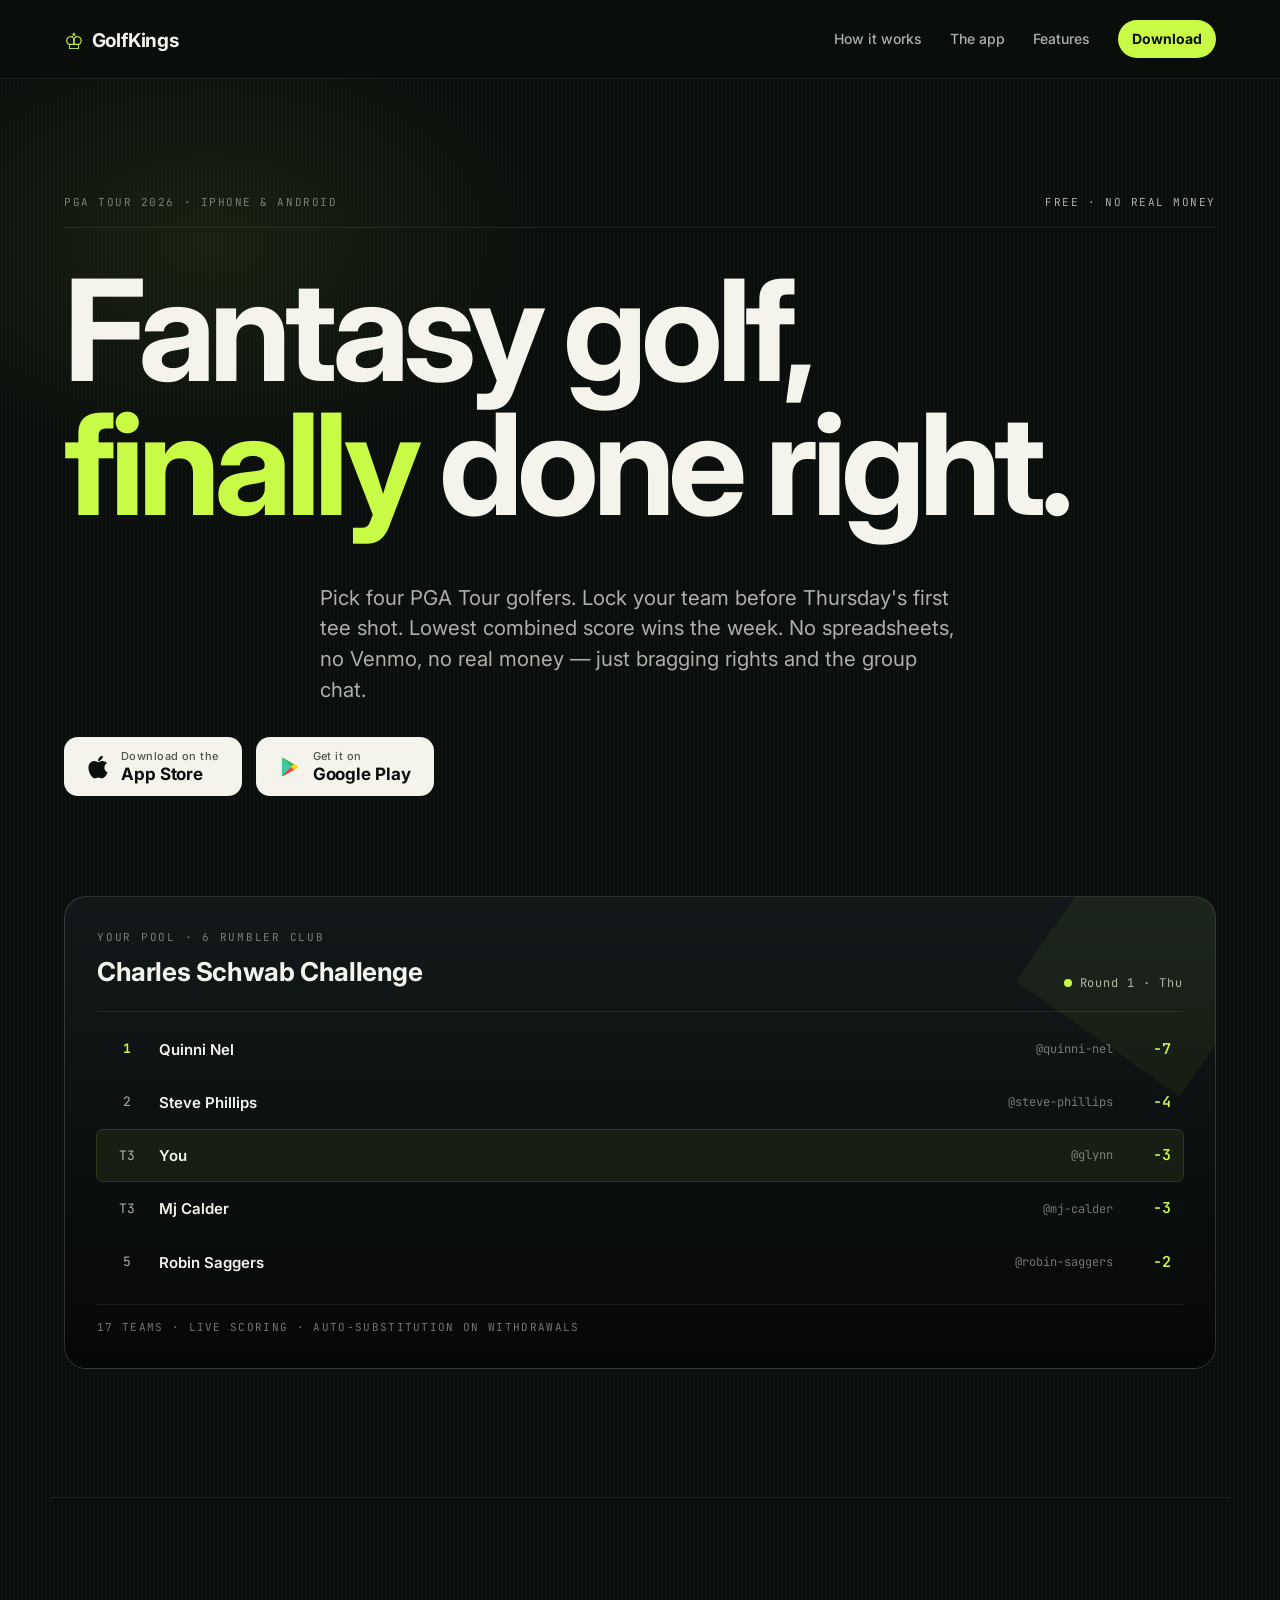
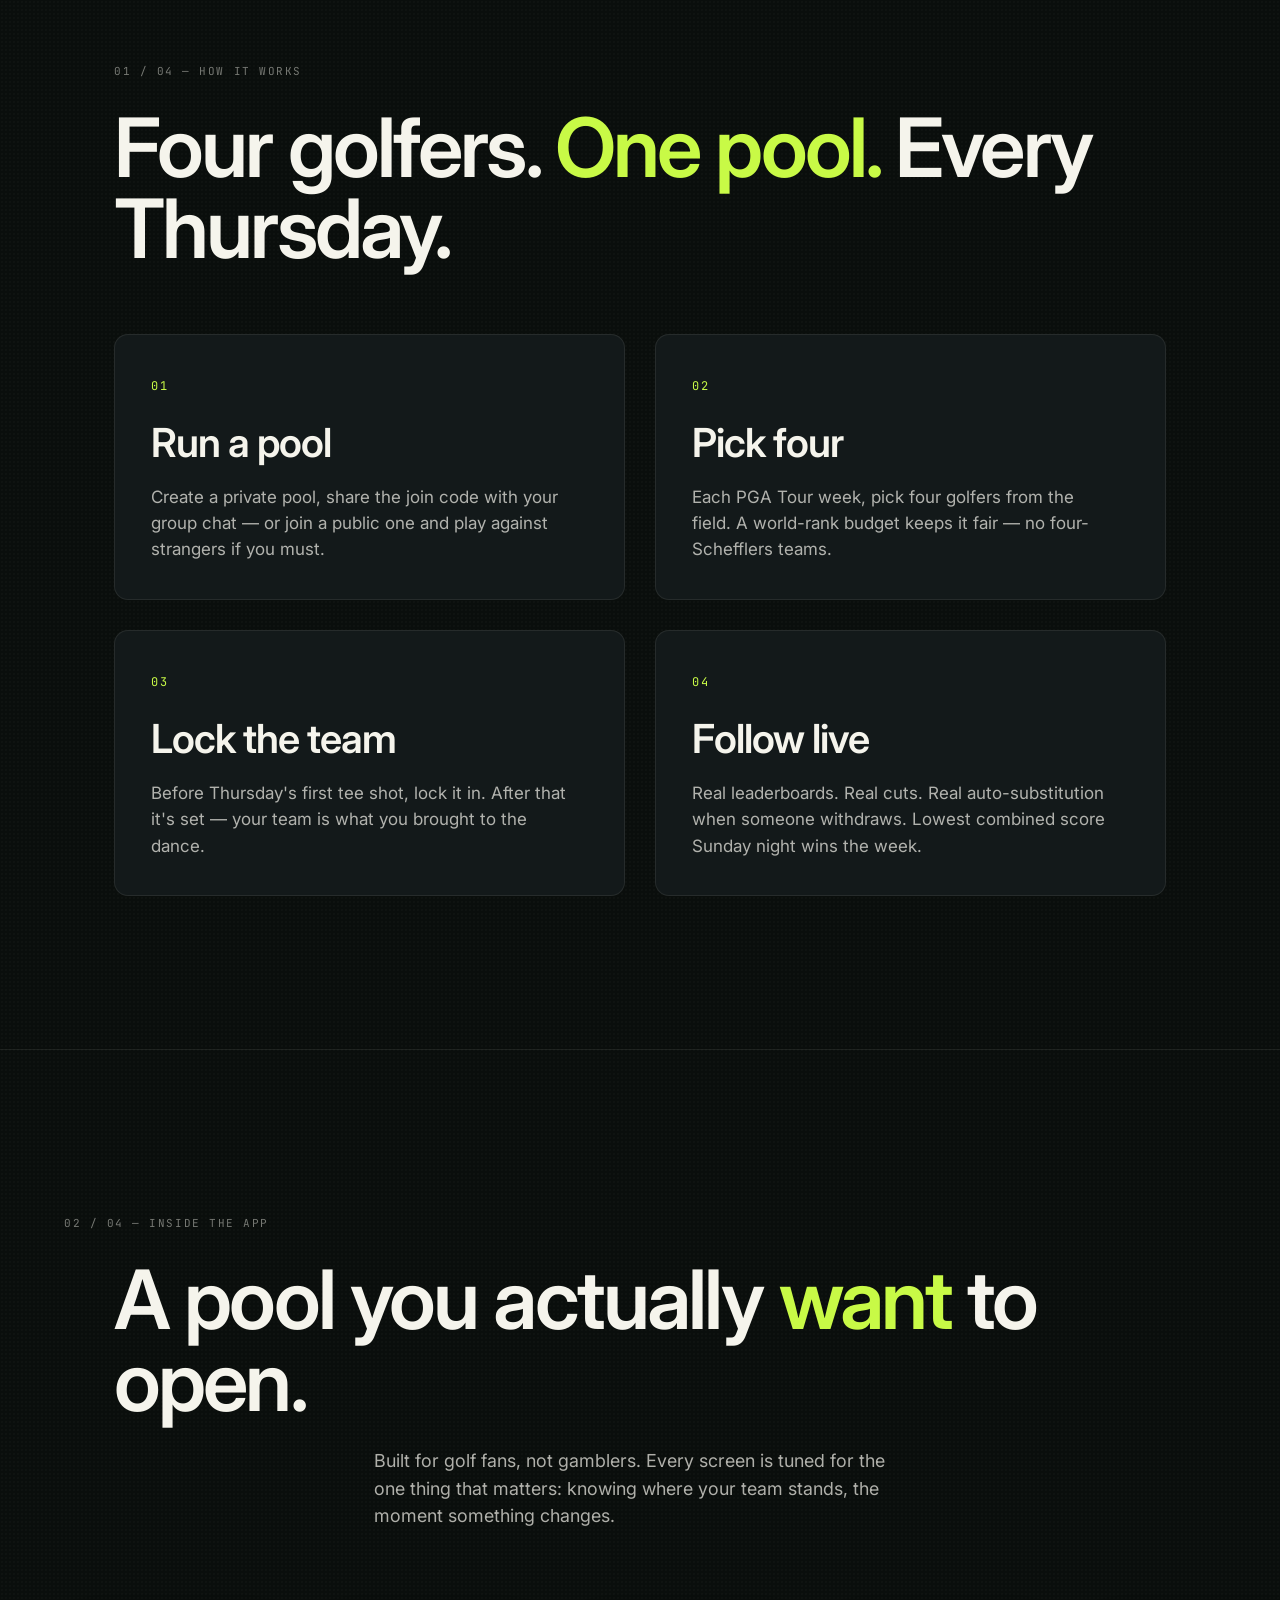
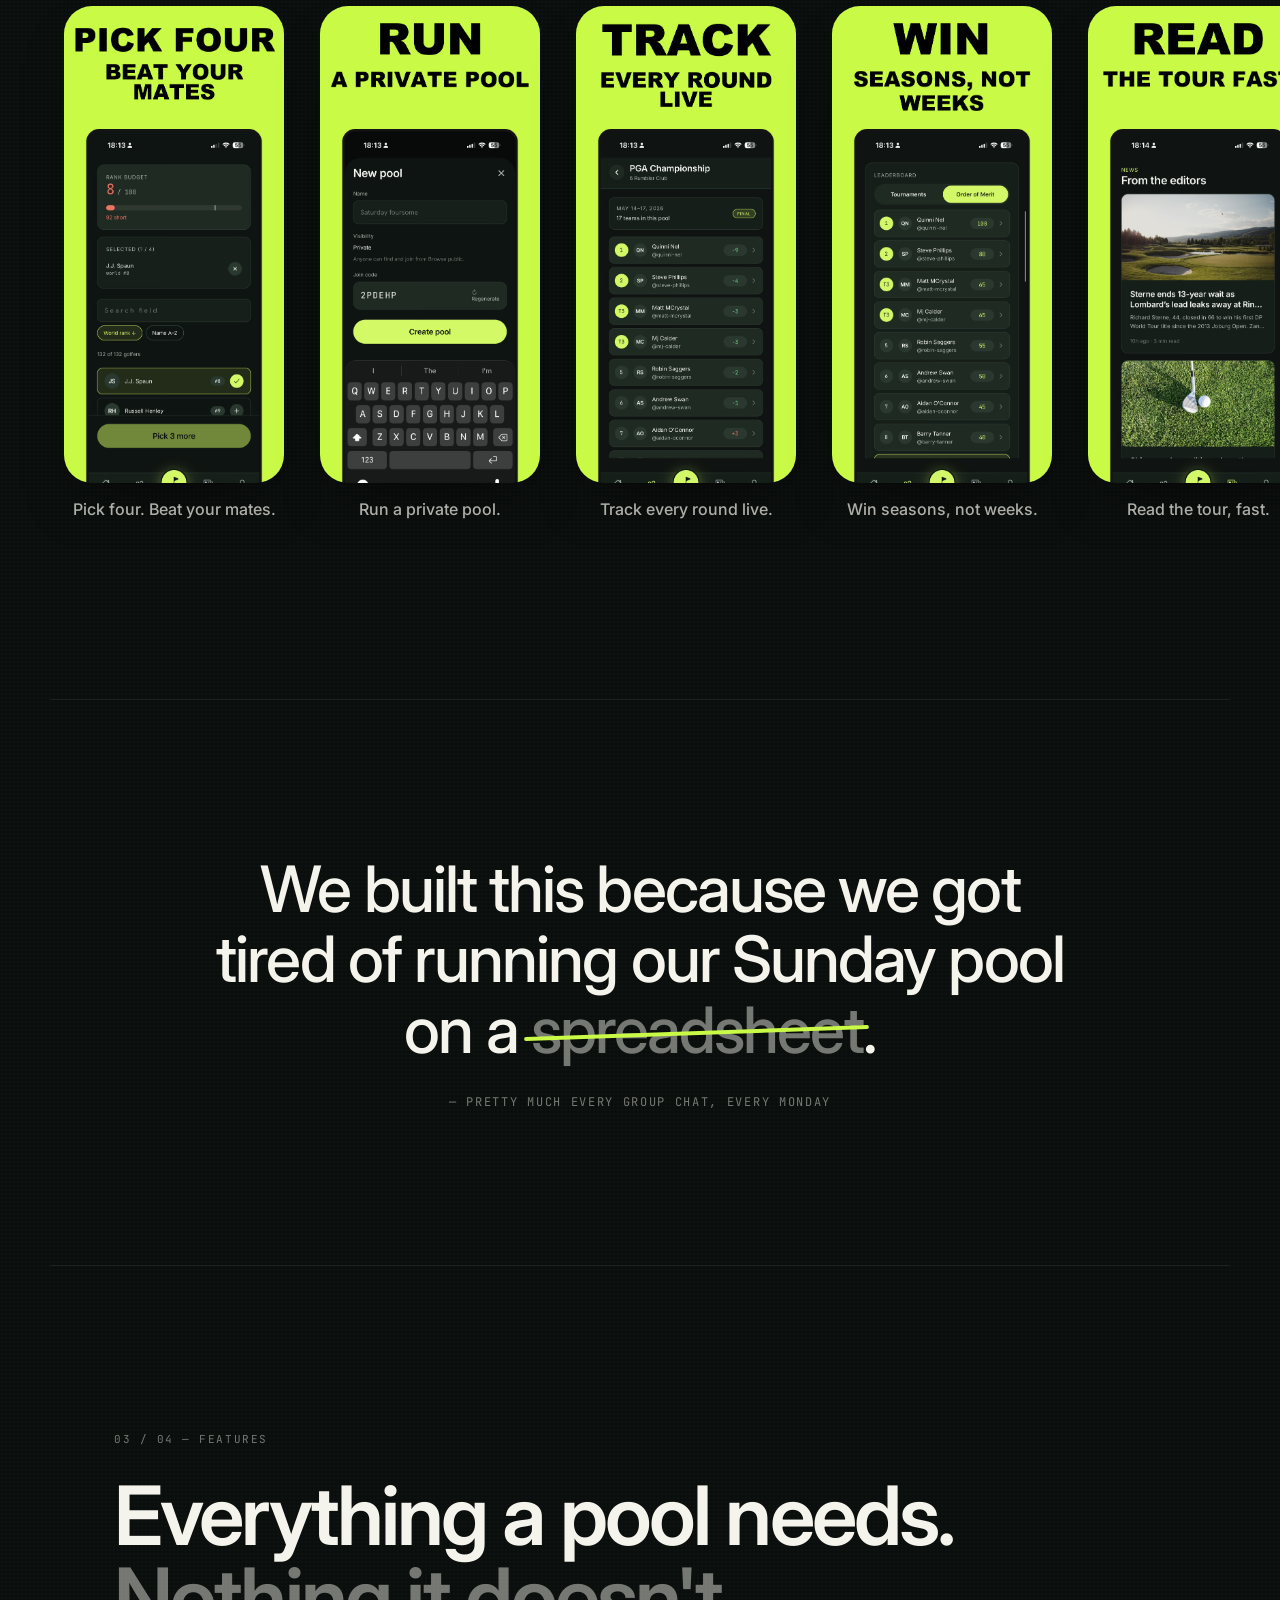
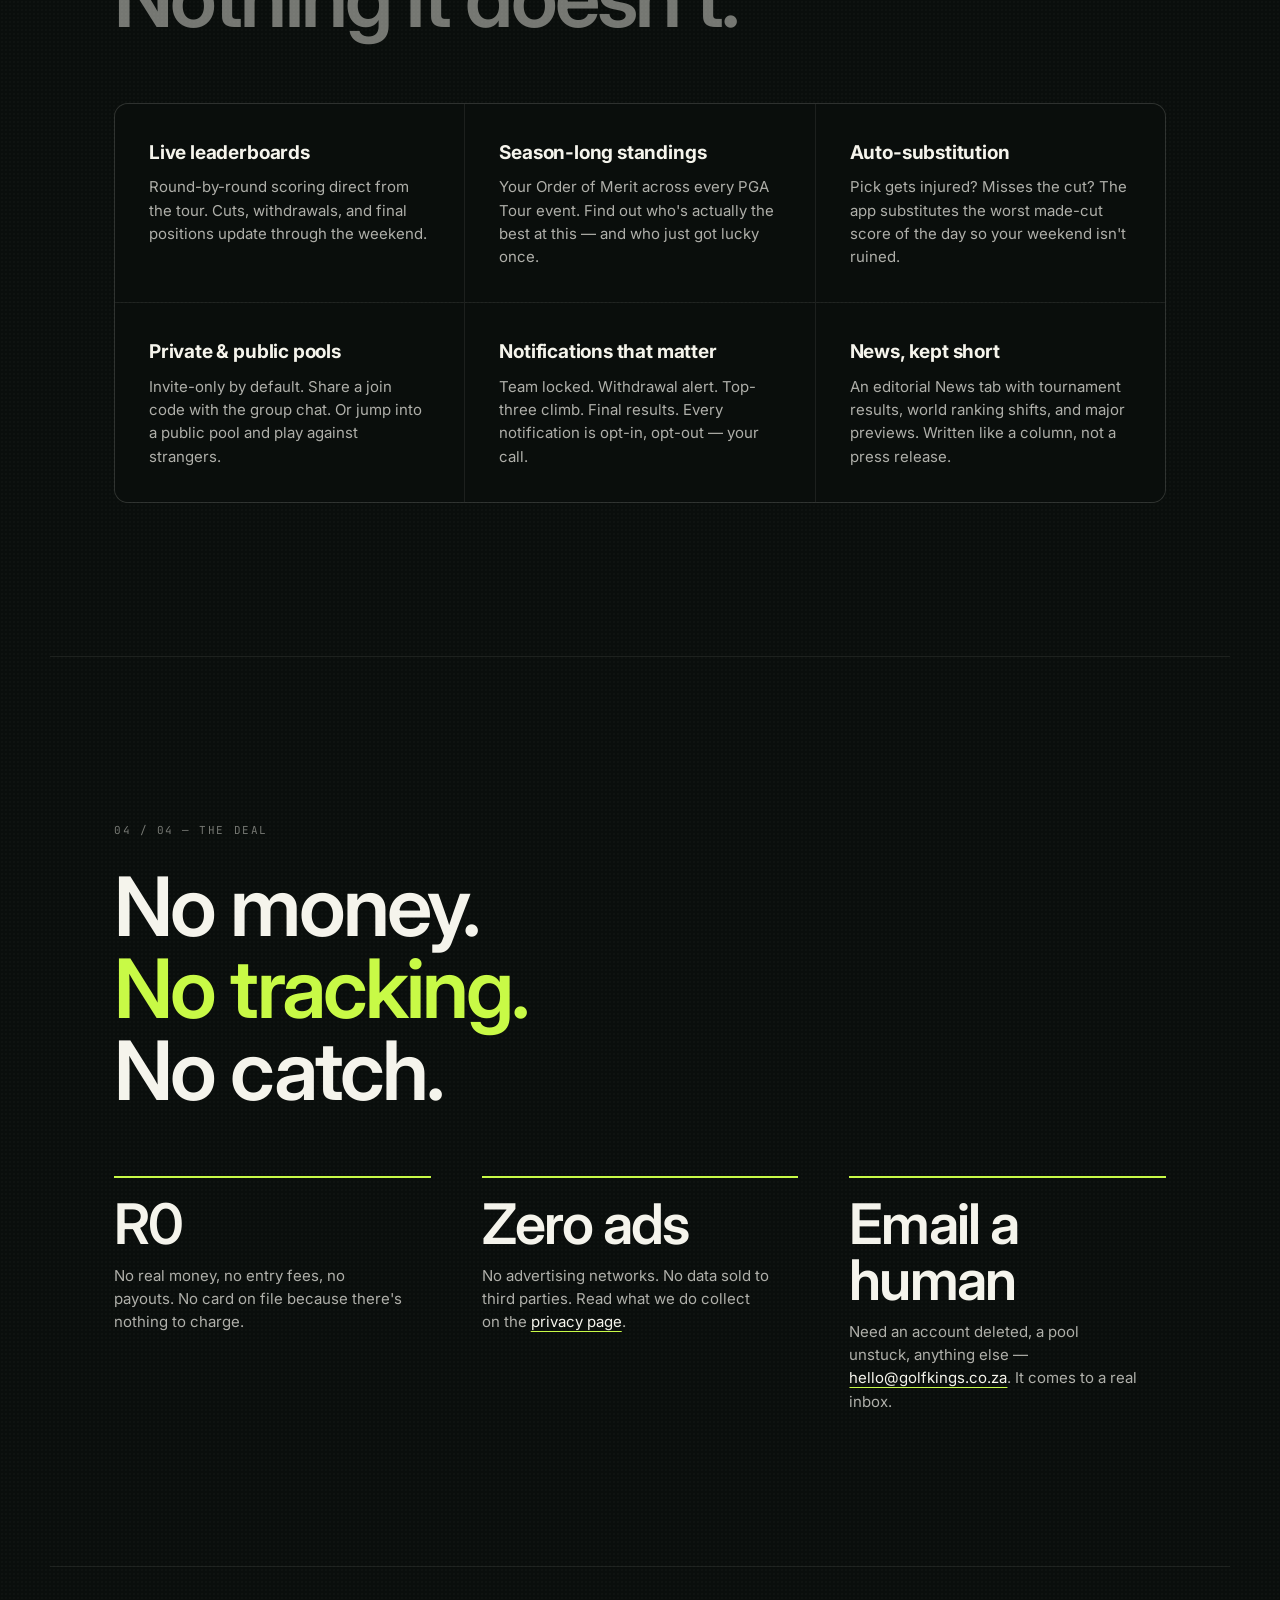
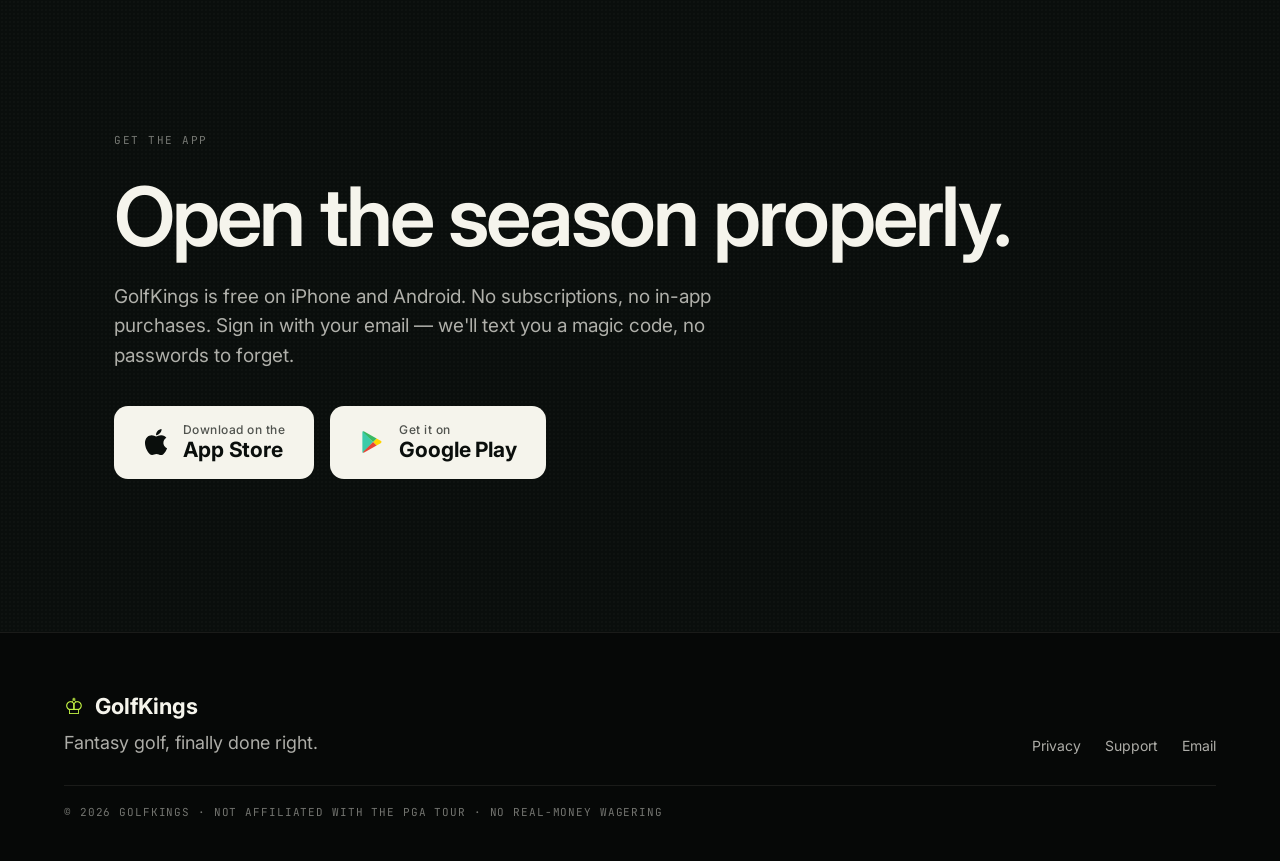
==== commit 17be3ef9: "Rand, not dollar — \$0.00 → R0 + JSON-LD currency ZAR The trust block read "\$0.00" alongside "Zero " ====
--- a/index.html
+++ b/index.html
@@ -48,7 +48,7 @@
         "offers": {
           "@type": "Offer",
           "price": "0",
-          "priceCurrency": "USD"
+          "priceCurrency": "ZAR"
         },
         "creator": {
           "@type": "Organization",
@@ -266,7 +266,7 @@
         <h2 class="section-title" id="trust-title">No money.<br/> <em>No tracking.</em> <br/> No catch.</h2>
         <div class="trust__grid">
           <div class="trust__cell">
-            <p class="trust__lead">$0.00</p>
+            <p class="trust__lead">R0</p>
             <p class="trust__body">No real money, no entry fees, no payouts. No card on file because there's nothing to charge.</p>
           </div>
           <div class="trust__cell">
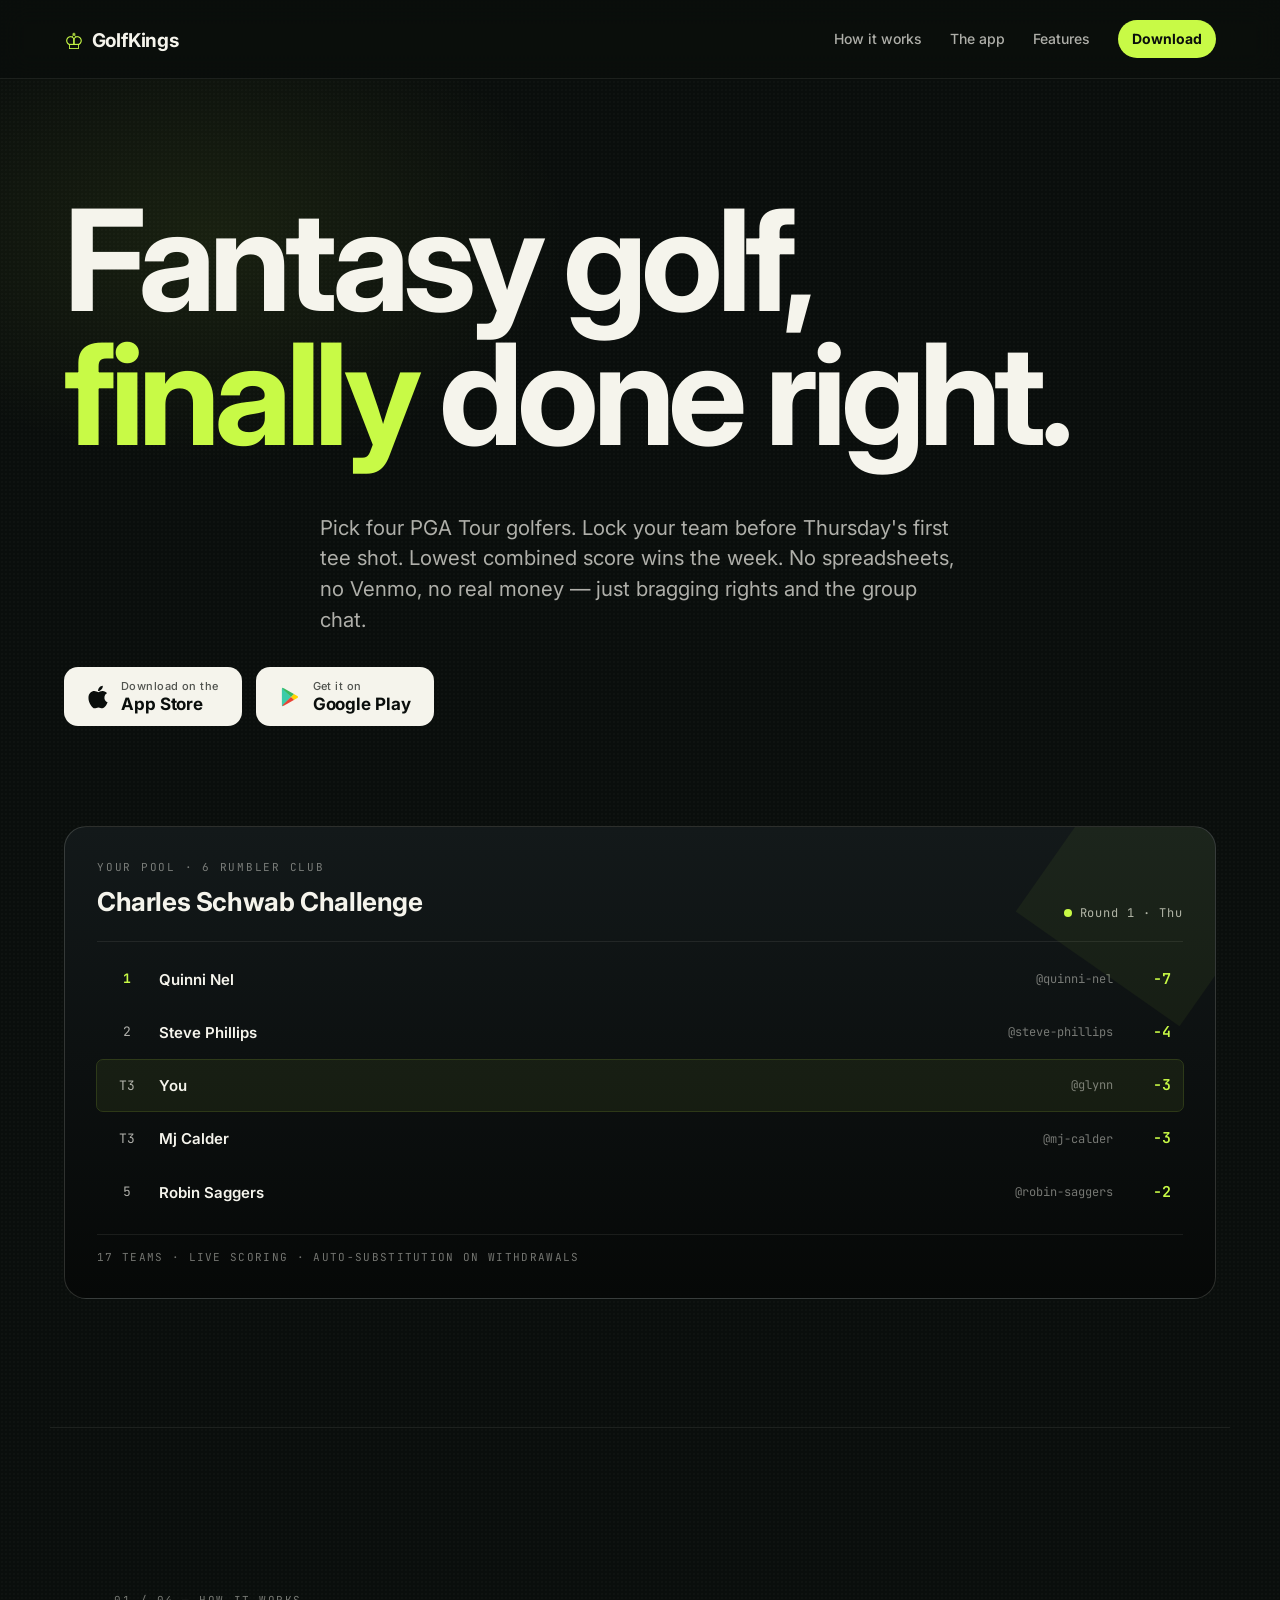
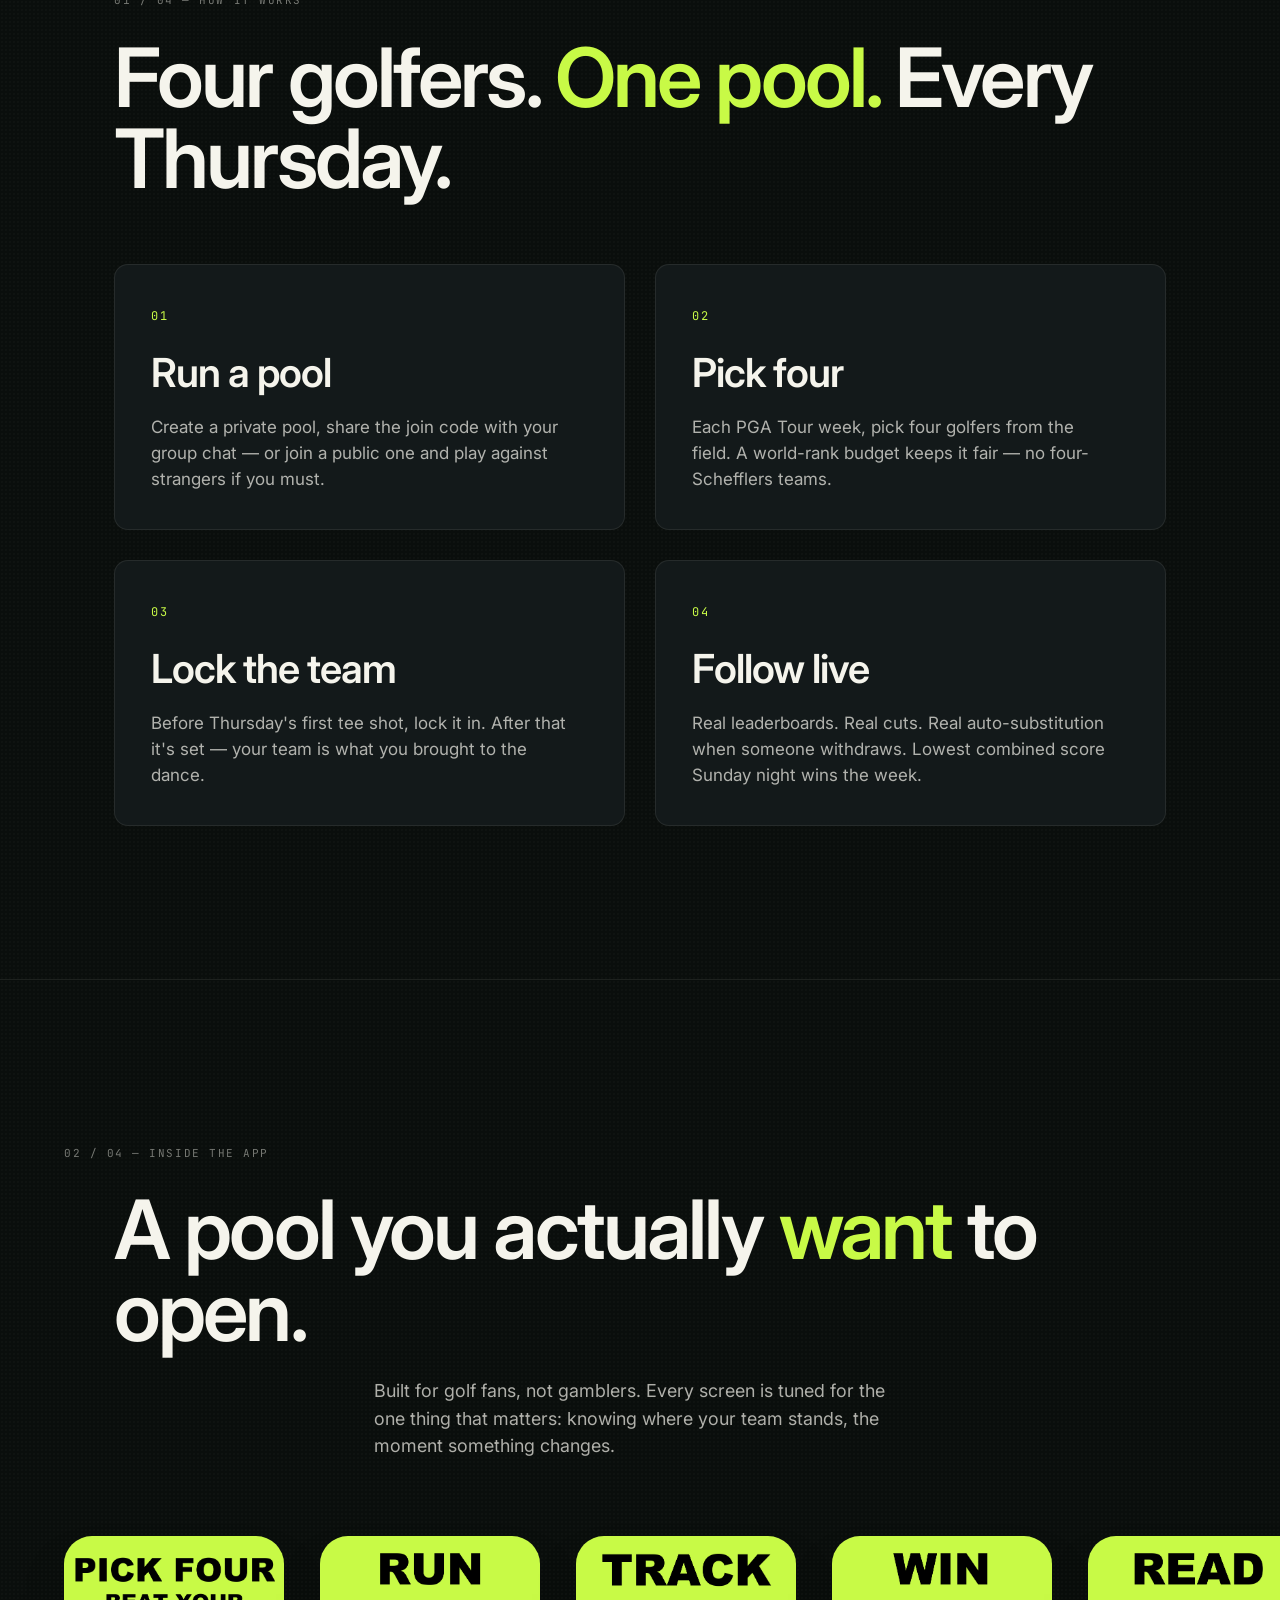
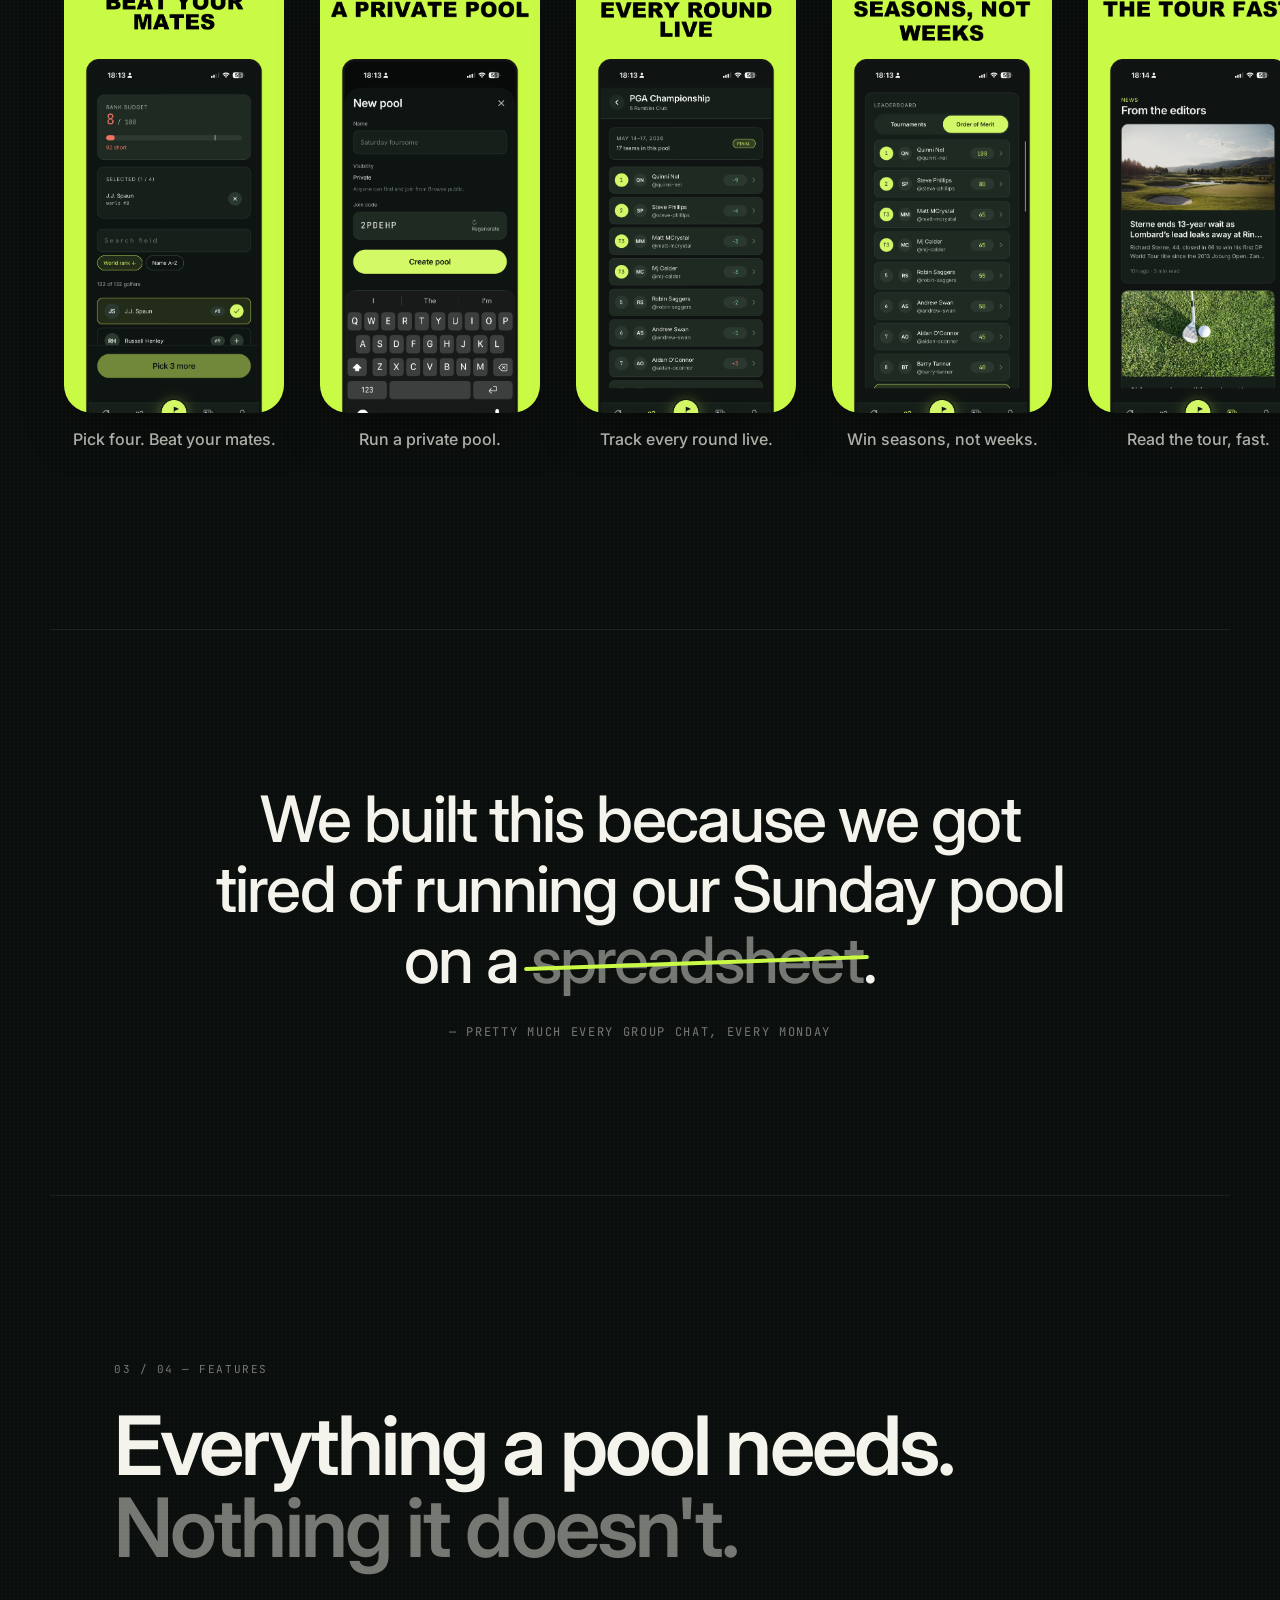
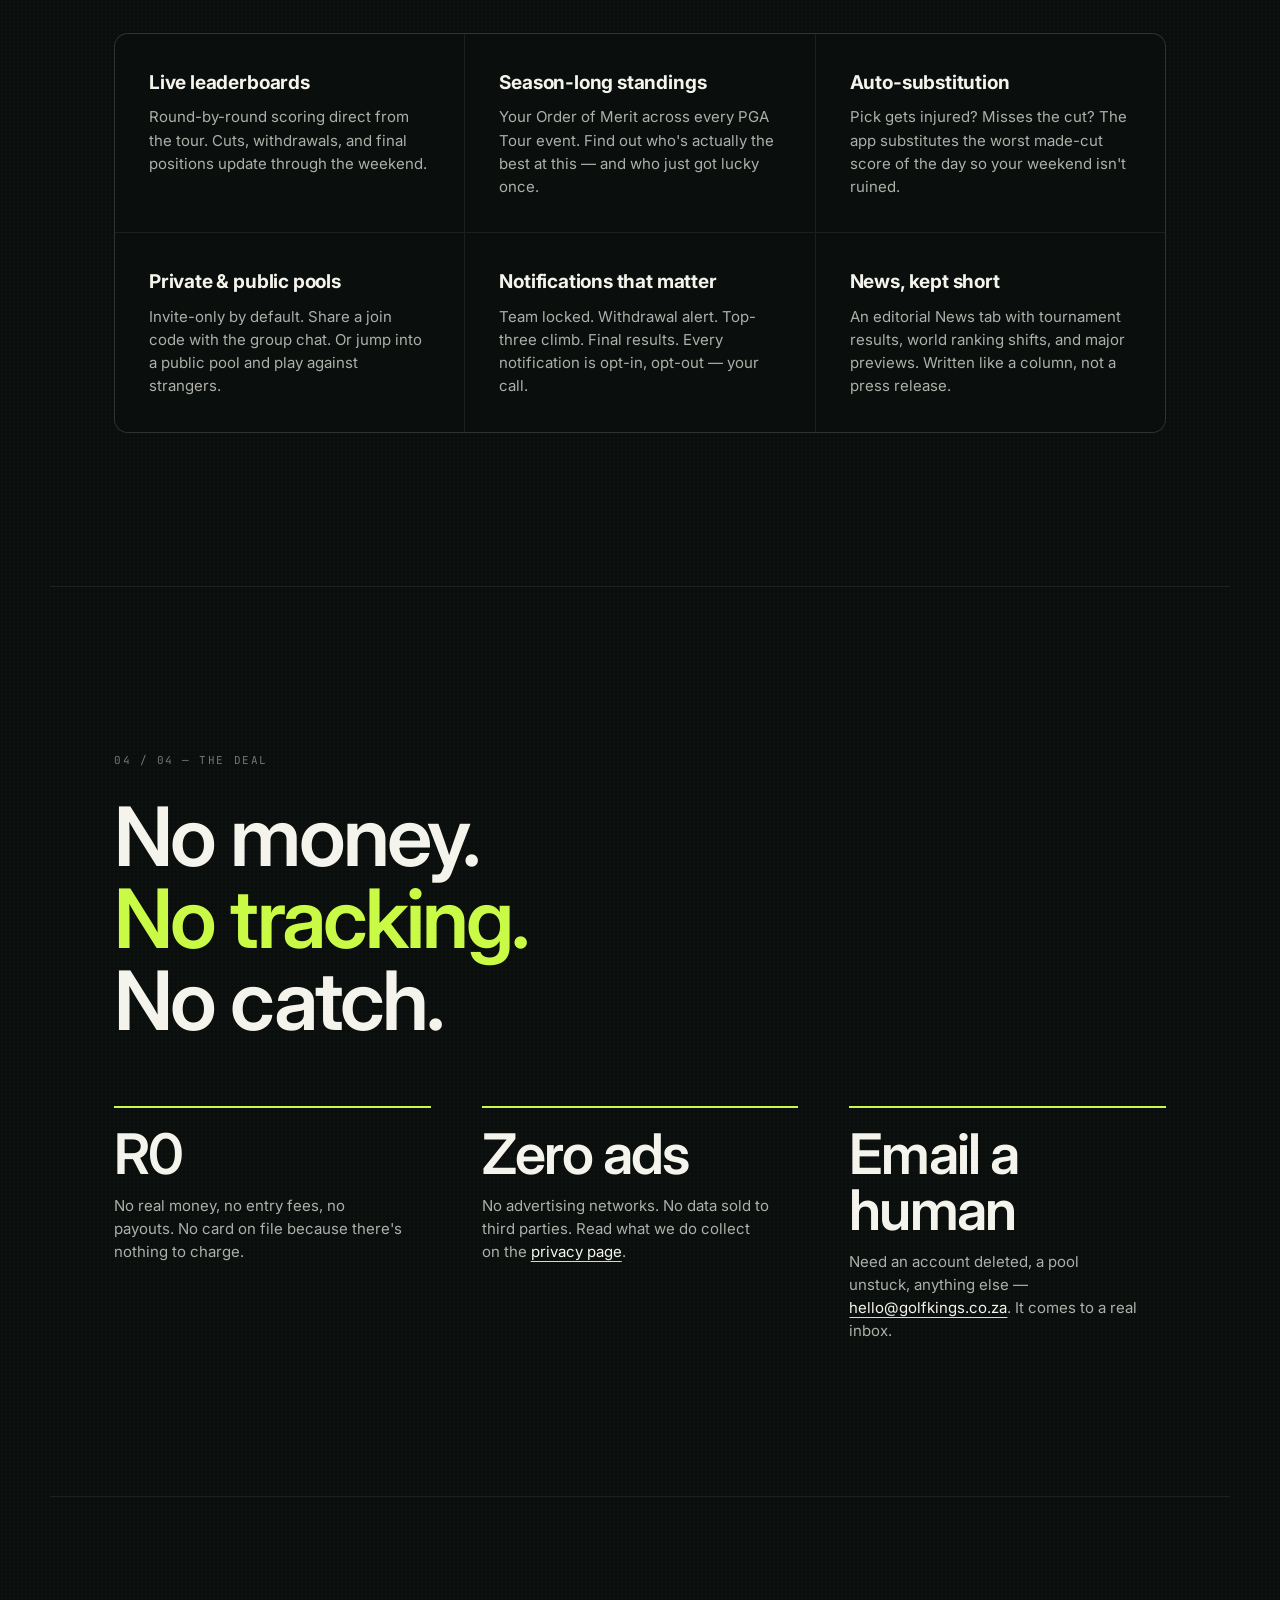
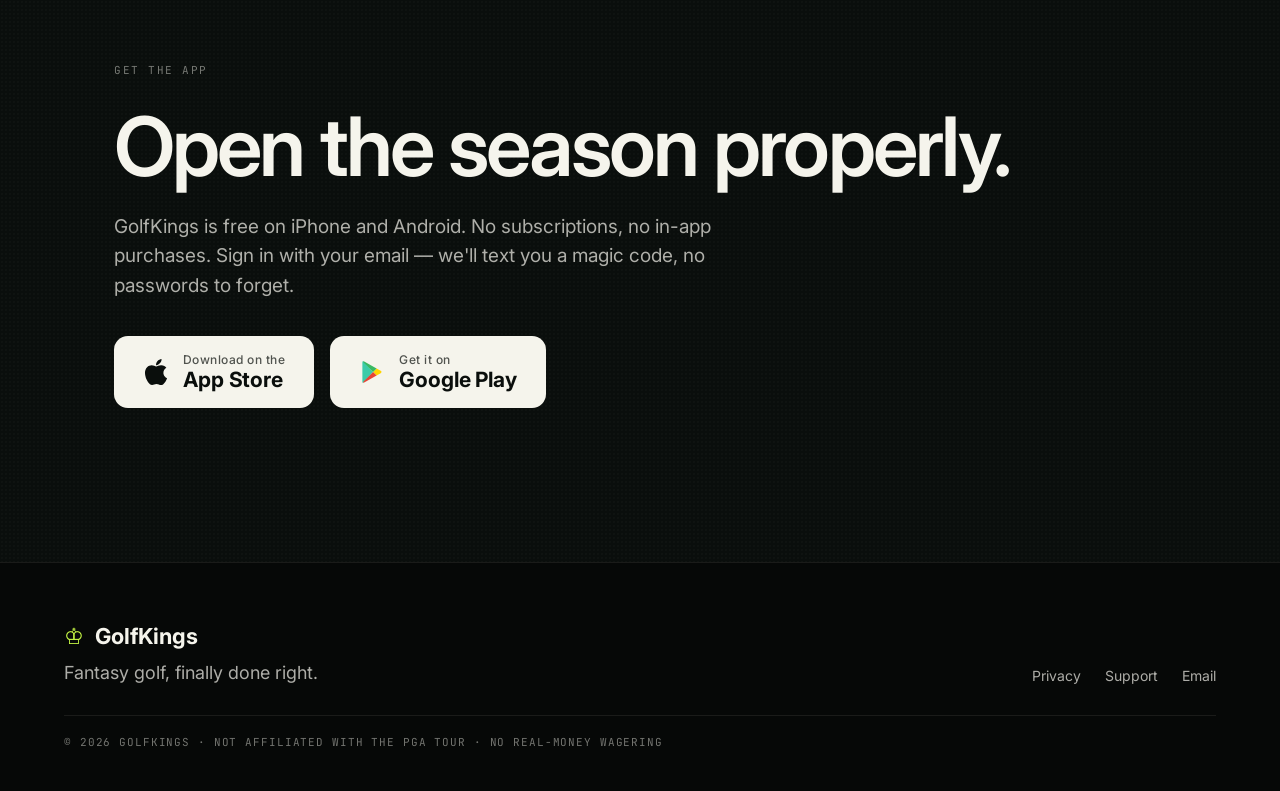
==== commit f72d582b: "Drop the hero meta bar — chips above the headline read as clutter "PGA Tour 2026 · iPhone & Android"" ====
--- a/index.html
+++ b/index.html
@@ -77,10 +77,6 @@
     <main id="main">
       <!-- Hero -->
       <section class="hero" aria-labelledby="hero-headline">
-        <div class="hero__bar">
-          <span class="kicker">PGA Tour 2026 · iPhone &amp; Android</span>
-          <span class="kicker kicker--mono">Free · No real money</span>
-        </div>
         <h1 id="hero-headline" class="hero__title">
           <span class="reveal" style="--d:60ms">Fantasy golf,</span>
           <span class="reveal hero__title--italic" style="--d:140ms"><em>finally</em> done right.</span>
--- a/styles.css
+++ b/styles.css
@@ -272,16 +272,6 @@
   );
   z-index: -1;
 }
-.hero__bar {
-  display: flex;
-  align-items: center;
-  justify-content: space-between;
-  gap: 16px;
-  max-width: 1180px;
-  margin: 0 auto 36px;
-  padding-bottom: 16px;
-  border-bottom: 1px solid var(--line);
-}
 .hero__title {
   max-width: 1180px;
   margin: 0 auto;
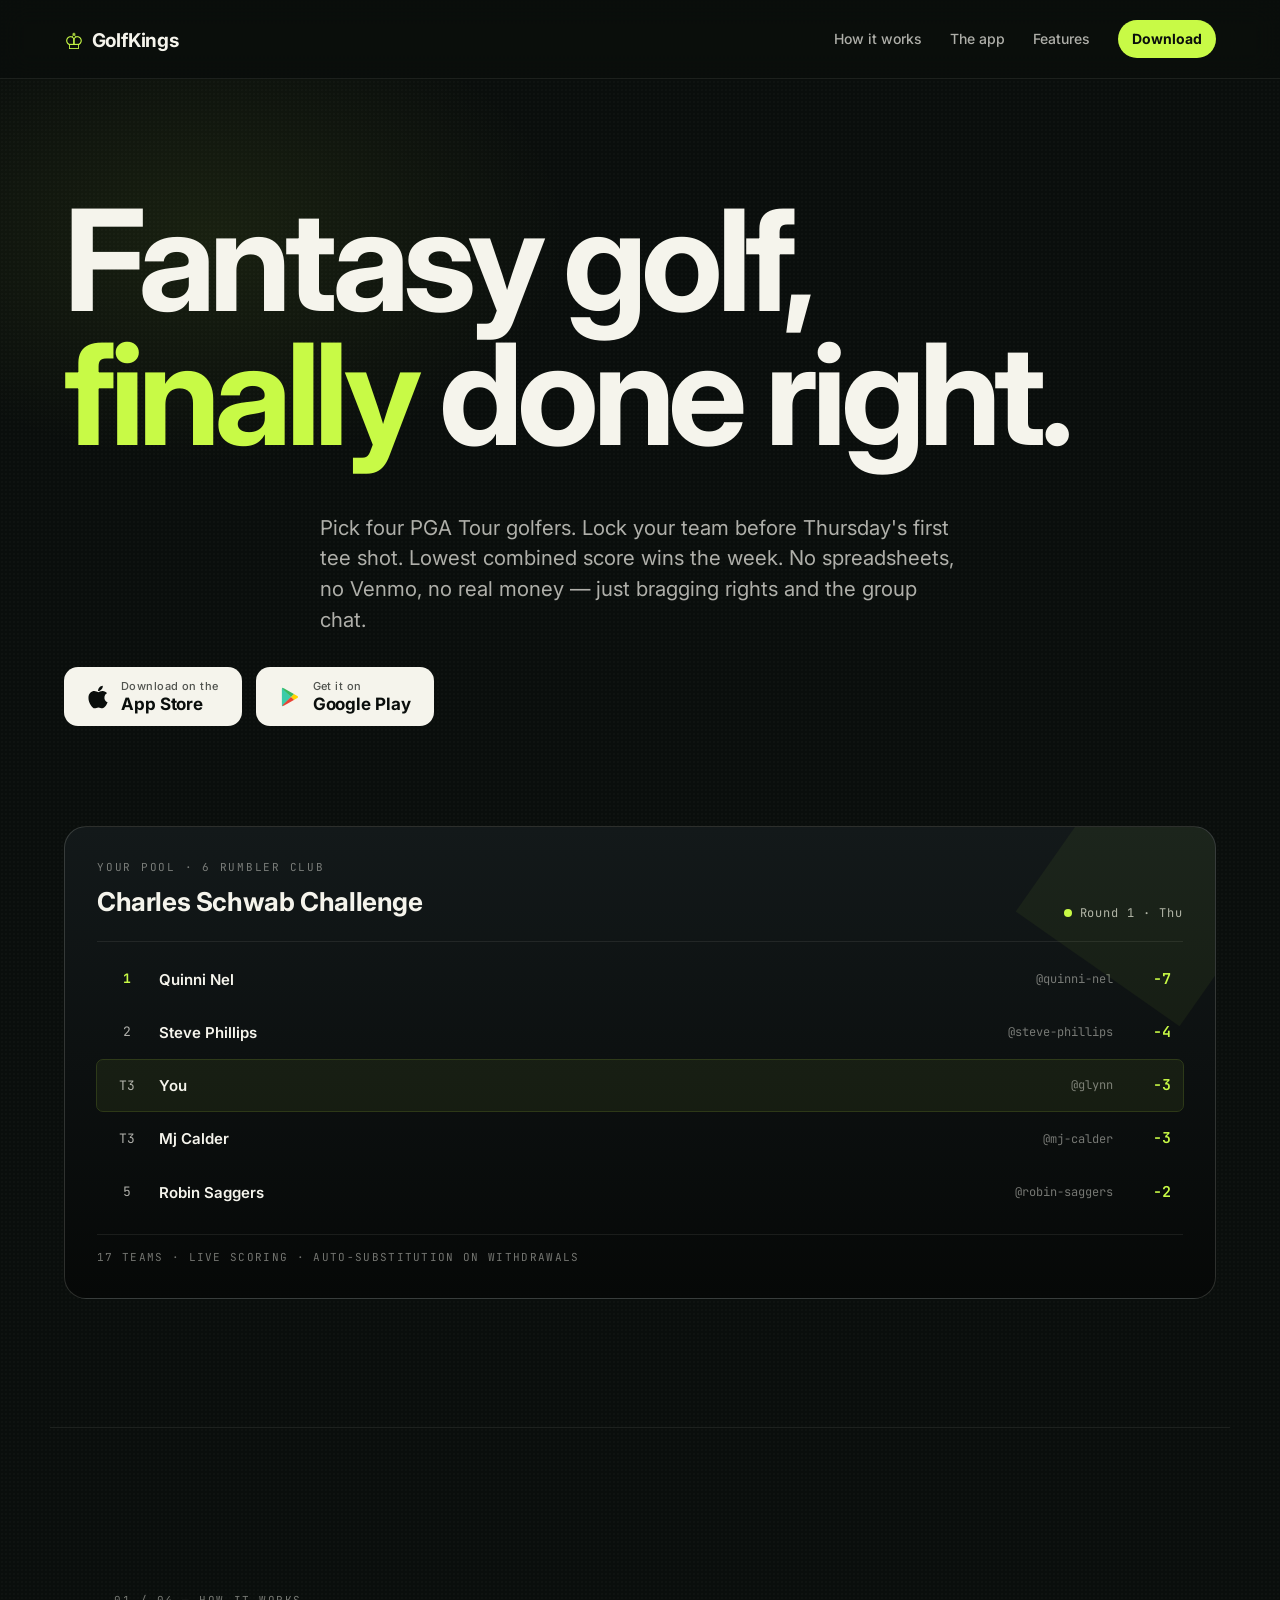
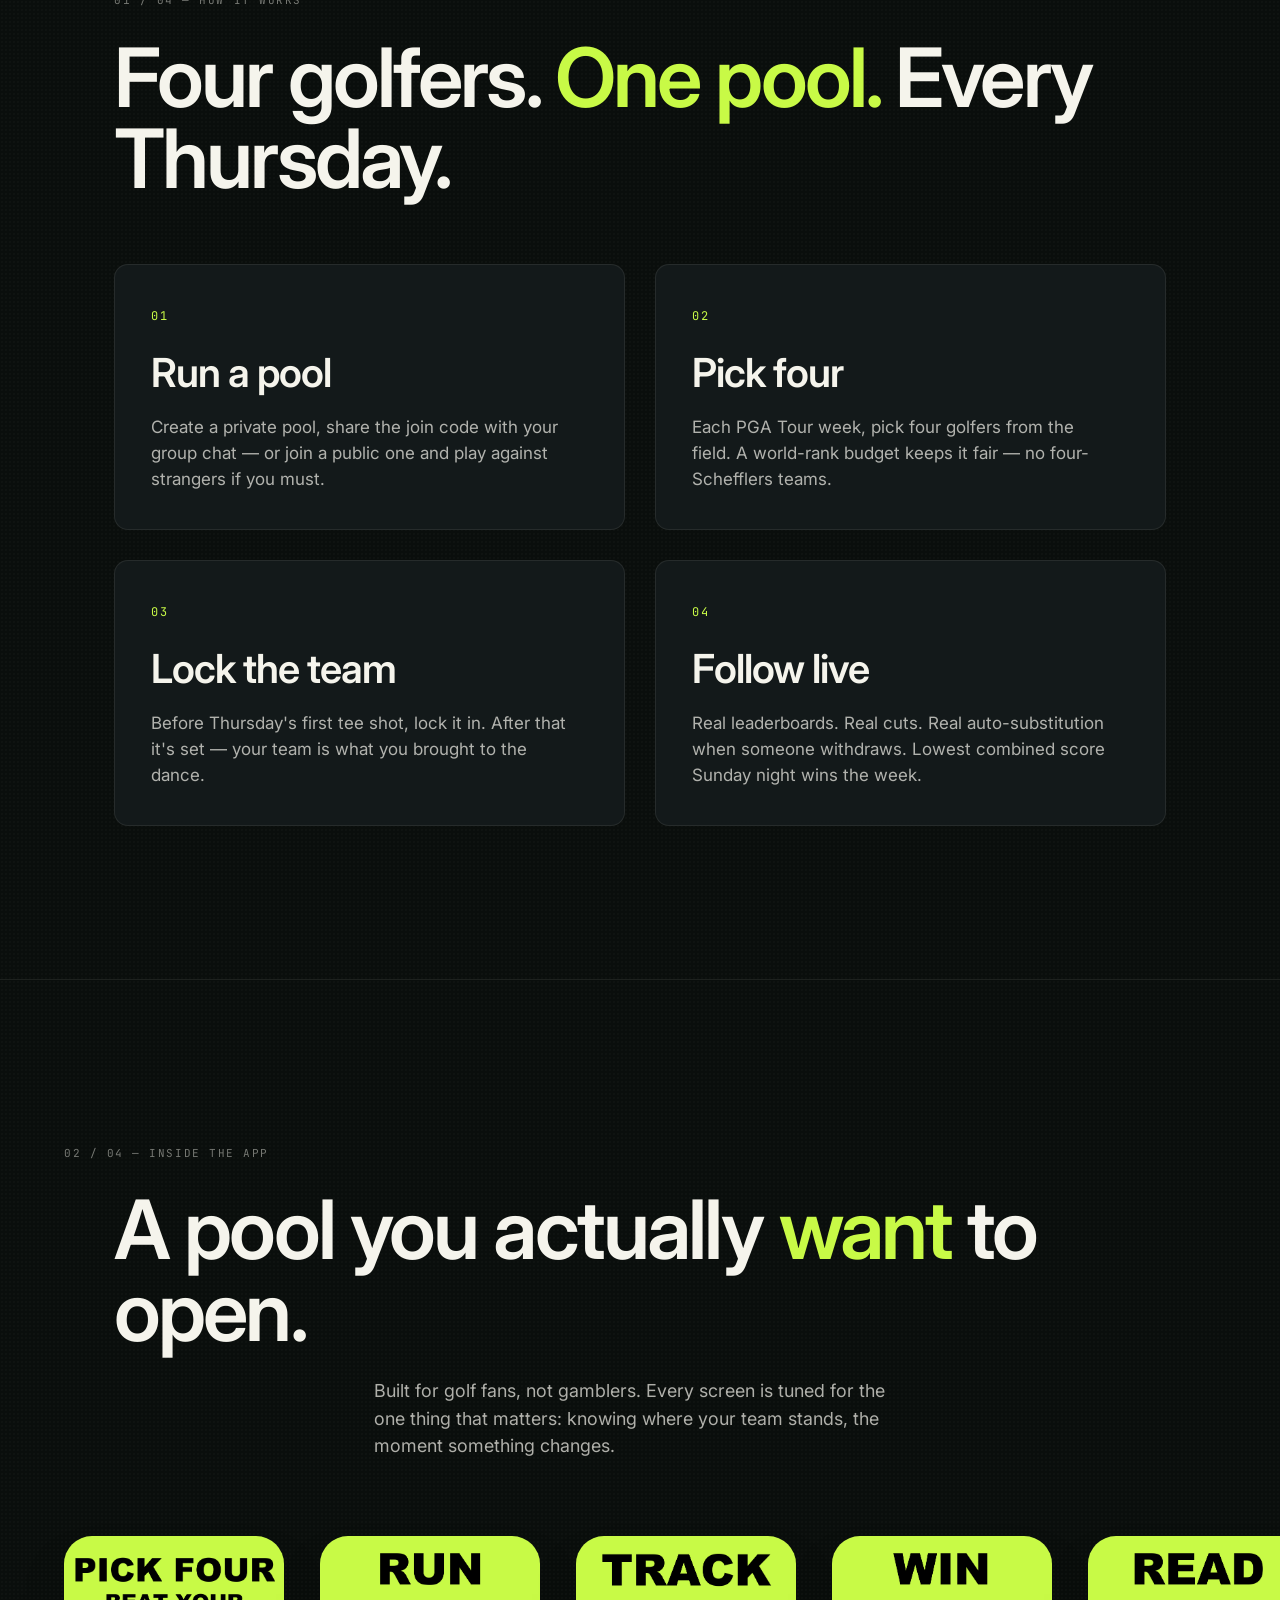
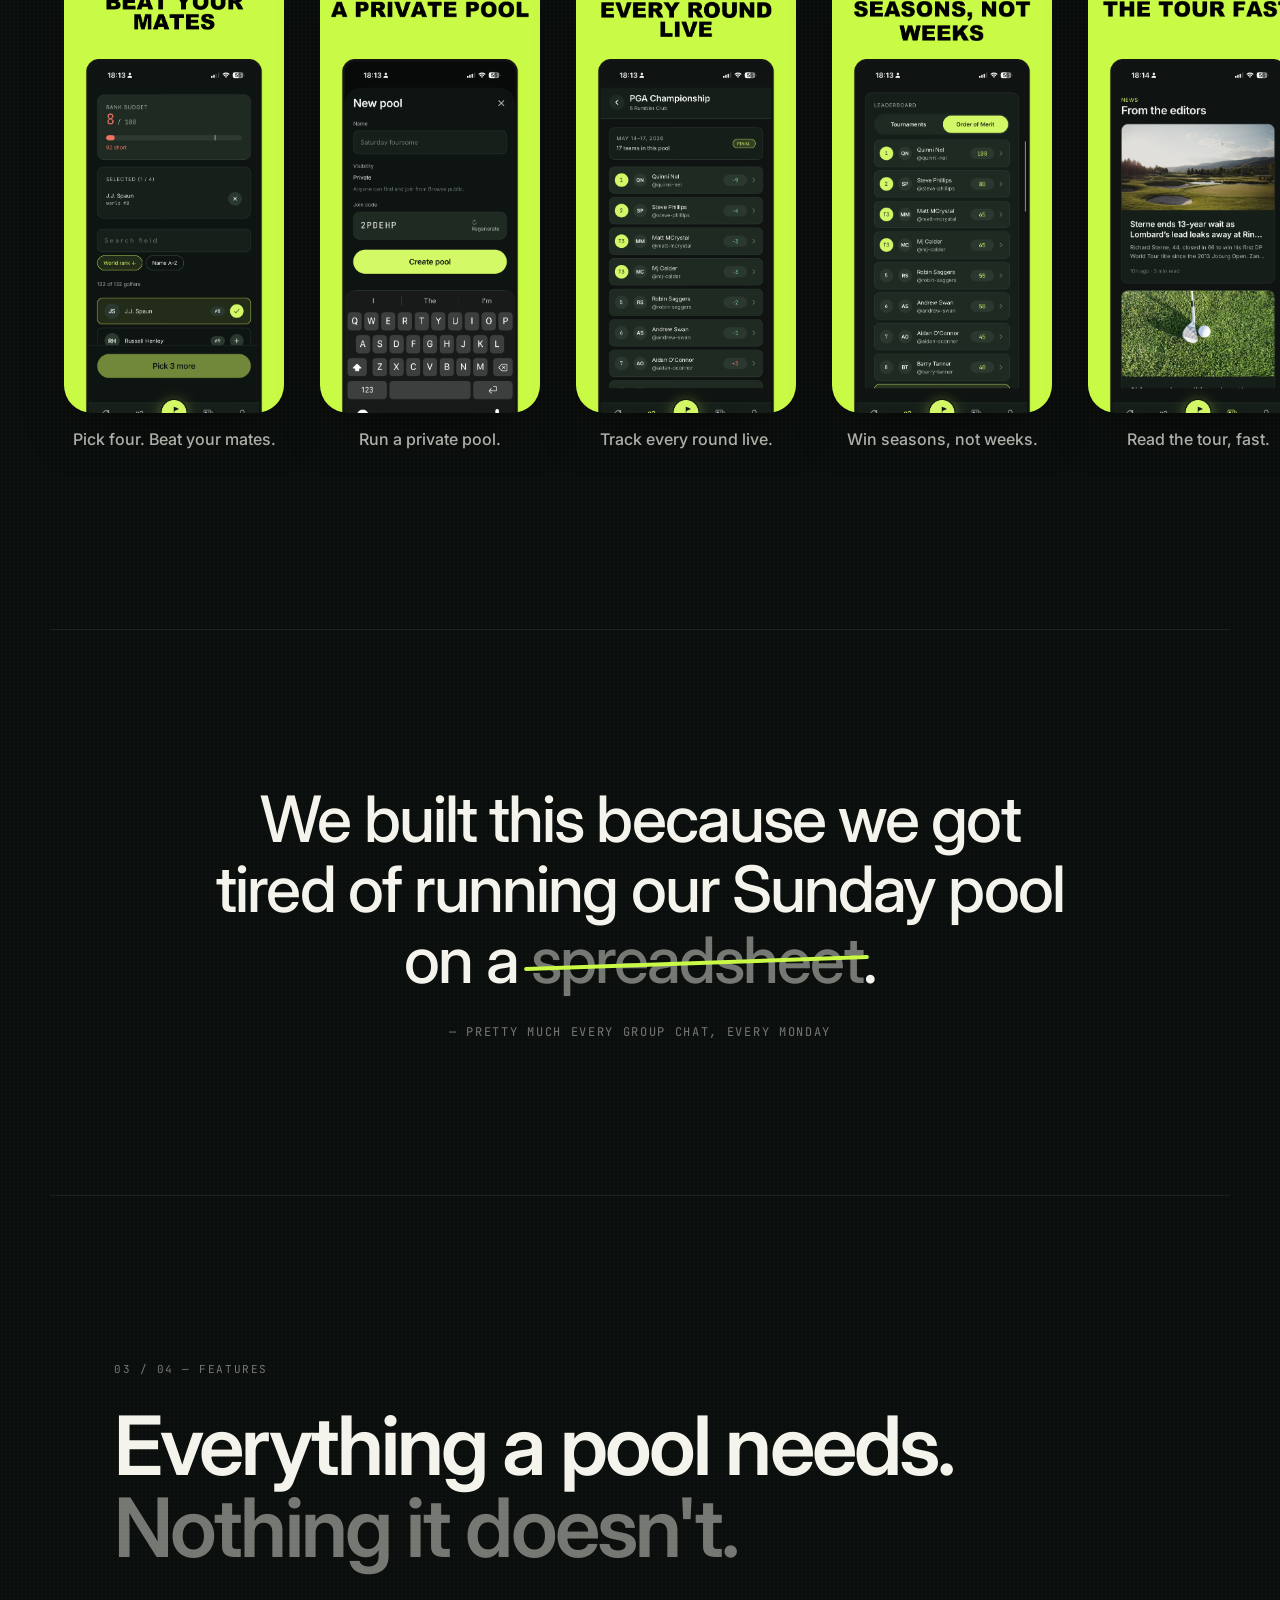
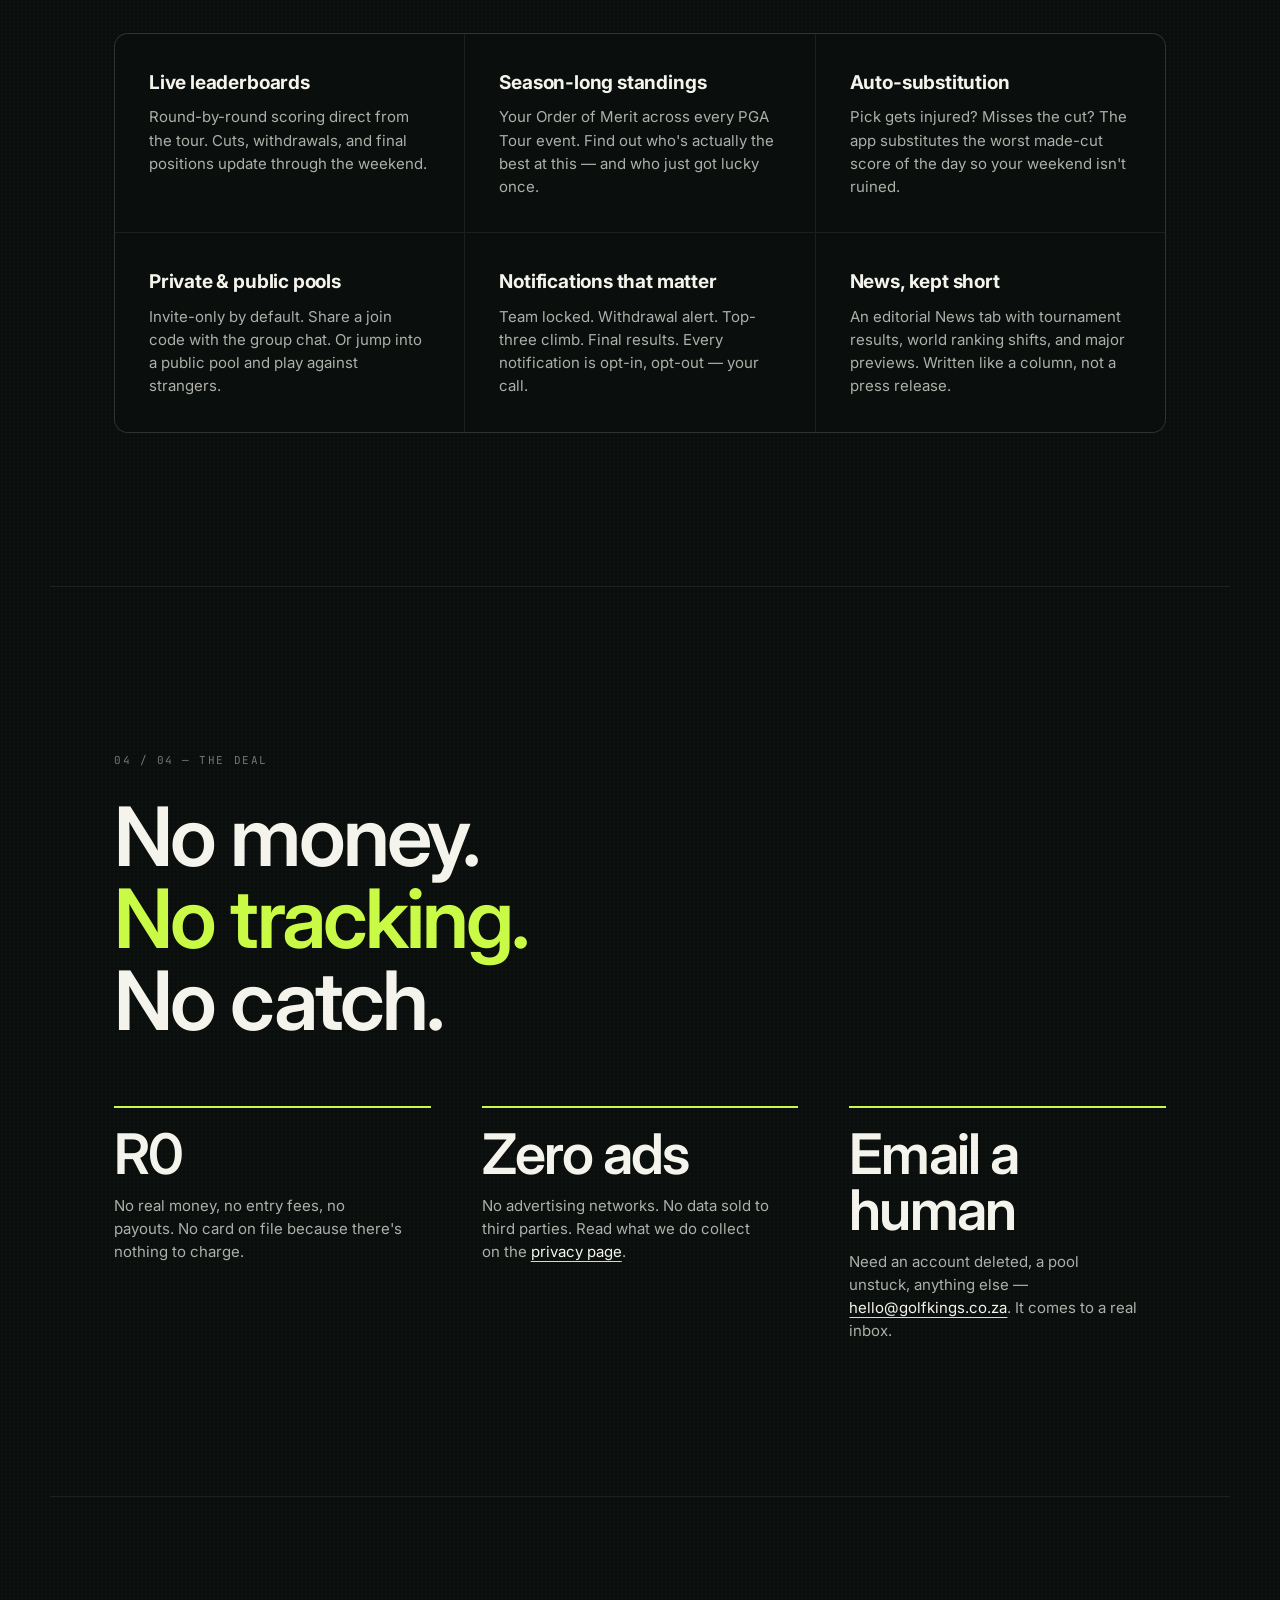
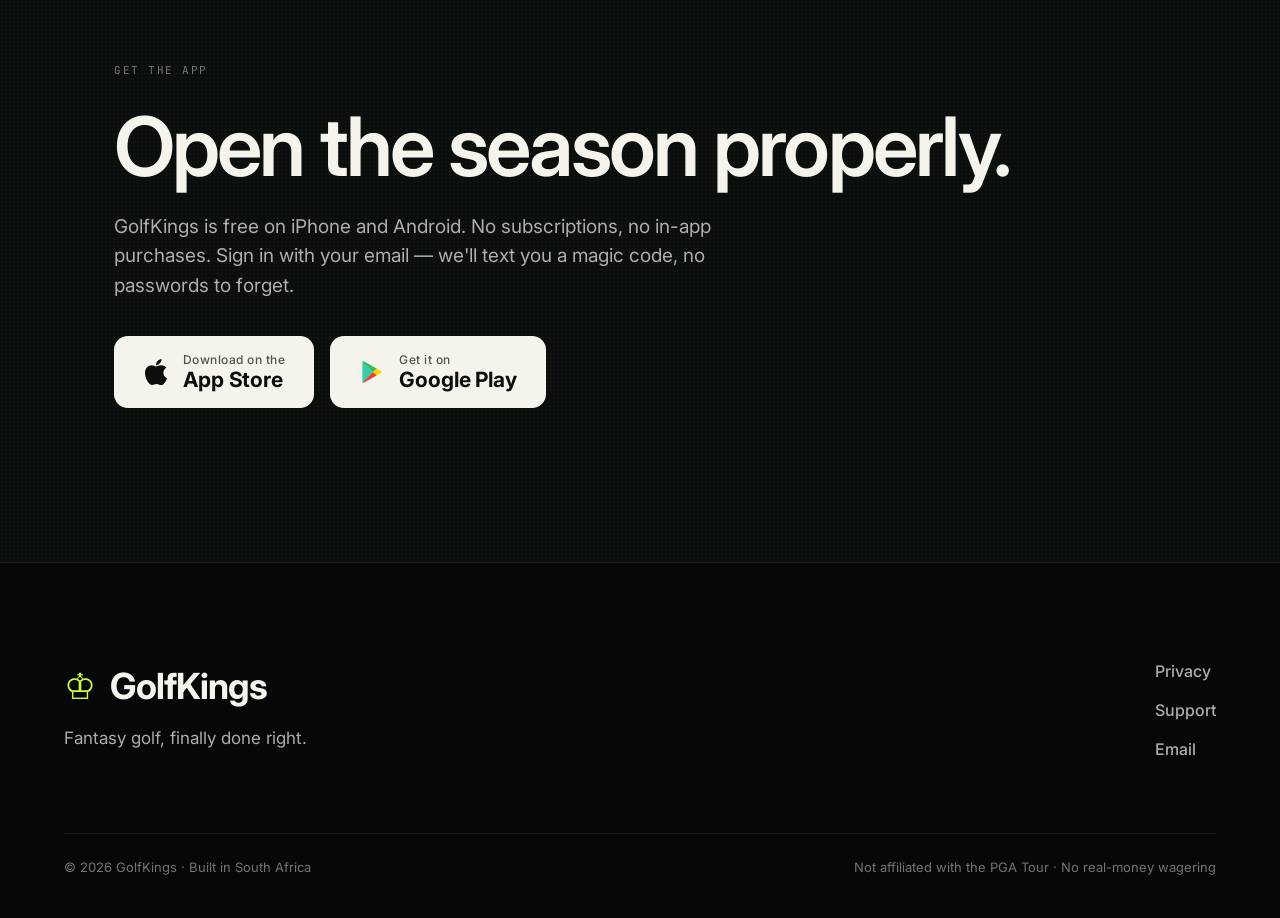
==== commit 0b8c75f8: "Footer polish — bigger brand mark, stacked nav, breathable fine print Previously the footer was cram" ====
--- a/index.html
+++ b/index.html
@@ -317,7 +317,8 @@
         </nav>
       </div>
       <div class="footer__meta">
-        <span>© 2026 GolfKings · Not affiliated with the PGA Tour · No real-money wagering</span>
+        <span>© 2026 GolfKings · Built in South Africa</span>
+        <span>Not affiliated with the PGA Tour · No real-money wagering</span>
       </div>
     </footer>
   </body>
--- a/styles.css
+++ b/styles.css
@@ -668,14 +668,14 @@
 /* ──────────────── Footer ──────────────── */
 .footer {
   border-top: 1px solid var(--line);
-  padding: clamp(36px, 5vw, 56px) var(--pad-x) clamp(24px, 4vw, 40px);
+  padding: clamp(56px, 8vw, 96px) var(--pad-x) clamp(28px, 4vw, 40px);
   background: var(--bg-deep);
 }
 .footer__row {
   display: flex;
-  align-items: flex-end;
+  align-items: flex-start;
   justify-content: space-between;
-  gap: 32px;
+  gap: clamp(40px, 6vw, 80px);
   flex-wrap: wrap;
   max-width: 1180px;
   margin: 0 auto;
@@ -683,49 +683,52 @@
 .footer__mark {
   font-family: var(--f-sans);
   font-weight: 700;
-  font-size: 22px;
+  font-size: clamp(28px, 3.4vw, 36px);
+  letter-spacing: -0.025em;
   margin: 0;
 }
 .footer__mark span {
   color: var(--brand);
-  margin-right: 6px;
+  margin-right: 8px;
 }
 .footer__line {
-  margin: 6px 0 0;
-  font-family: var(--f-display);
-  color: var(--text-mid);
-  font-size: 18px;
+  margin: 10px 0 0;
+  font-family: var(--f-sans);
+  color: var(--text-mid);
+  font-size: clamp(15px, 1.4vw, 17px);
+  max-width: 32ch;
 }
 .footer__nav {
   display: flex;
-  gap: 24px;
-  font-family: var(--f-sans);
-  font-size: 14px;
+  flex-direction: column;
+  gap: 14px;
+  font-family: var(--f-sans);
+  font-size: 16px;
+  font-weight: 500;
 }
 .footer__nav a {
   color: var(--text-mid);
   transition: color 160ms ease;
 }
 .footer__nav a:hover {
-  color: var(--text-hi);
+  color: var(--brand);
 }
 .footer__meta {
   max-width: 1180px;
-  margin: 28px auto 0;
-  padding-top: 18px;
+  margin: clamp(48px, 6vw, 72px) auto 0;
+  padding-top: 24px;
   border-top: 1px solid var(--line);
   display: flex;
   flex-wrap: wrap;
-  gap: 12px 24px;
+  gap: 8px 32px;
   justify-content: space-between;
-  font-family: var(--f-mono);
-  font-size: 11px;
-  letter-spacing: 0.08em;
-  text-transform: uppercase;
-  color: var(--text-lo);
+  font-family: var(--f-sans);
+  font-size: 13px;
+  color: var(--text-lo);
+  line-height: 1.5;
 }
 .footer__bundle {
-  font-weight: 600;
+  font-weight: 500;
   color: var(--text-mid);
 }
 
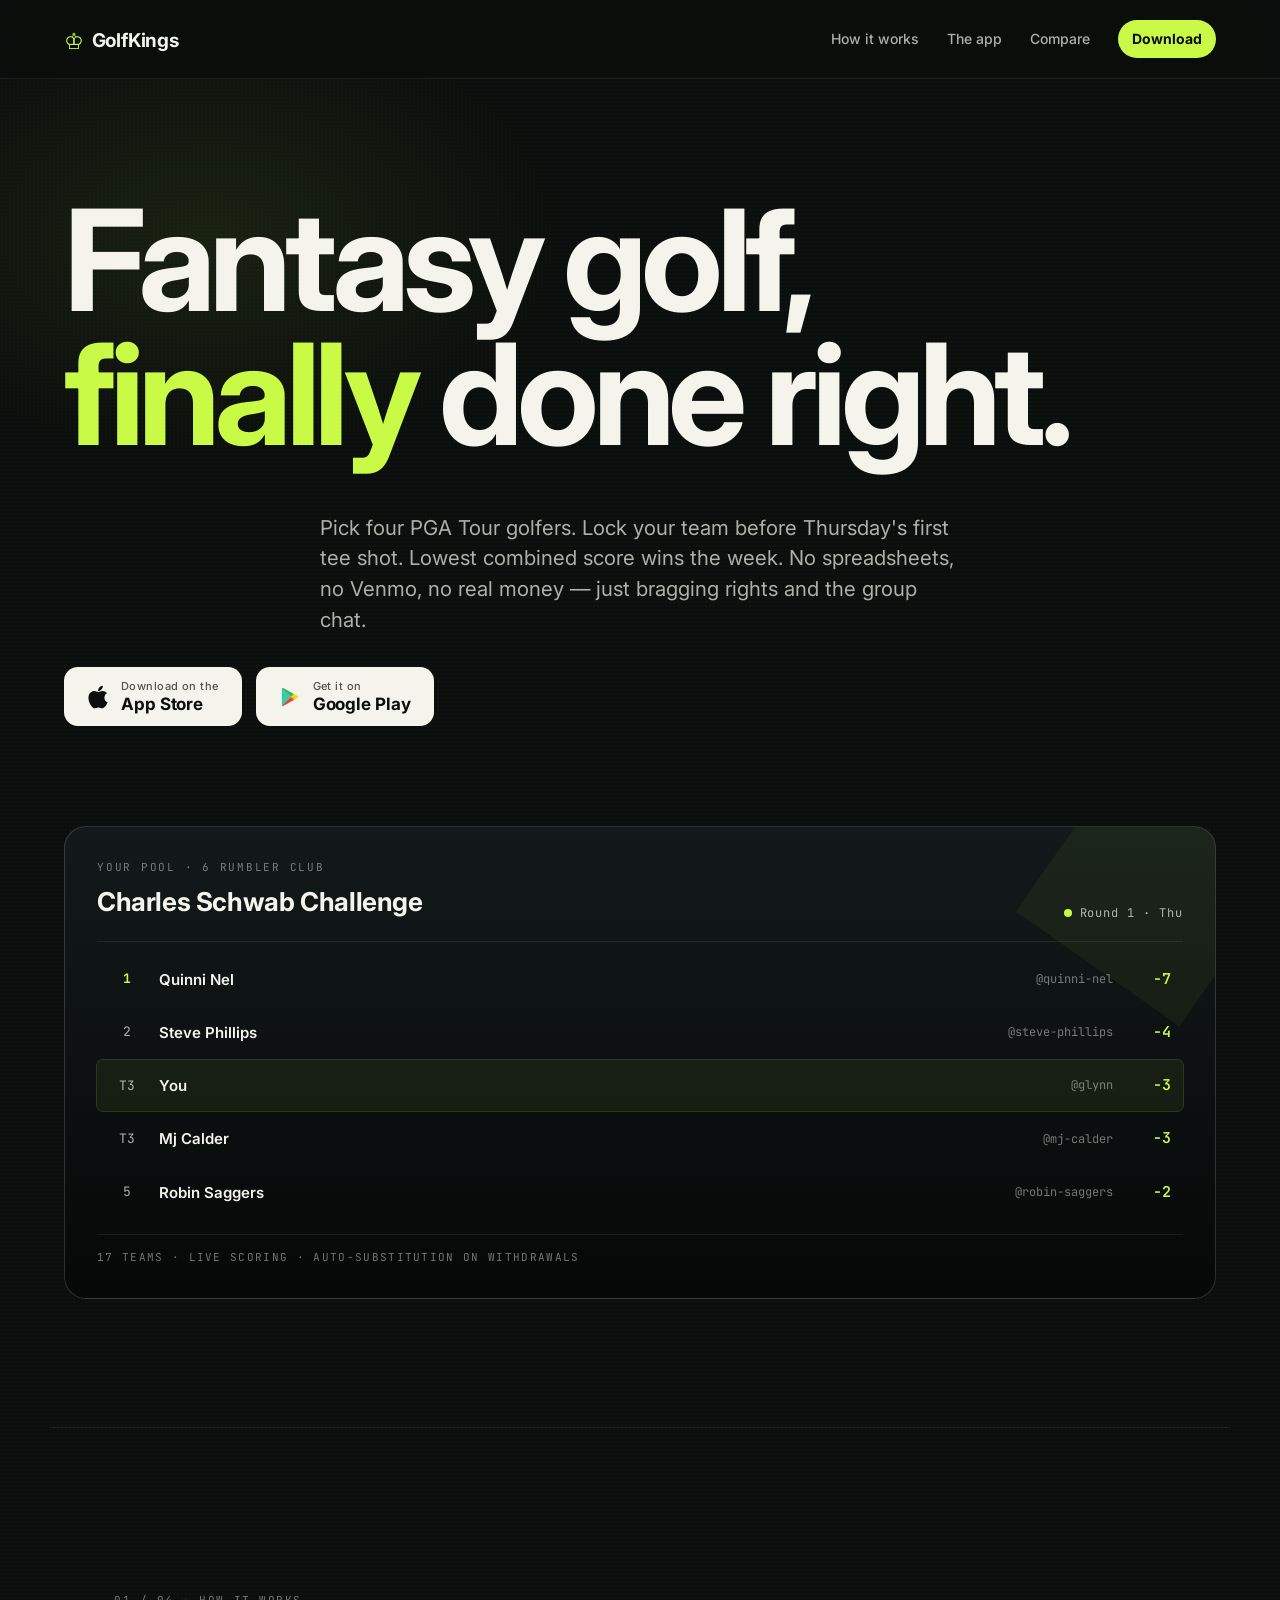
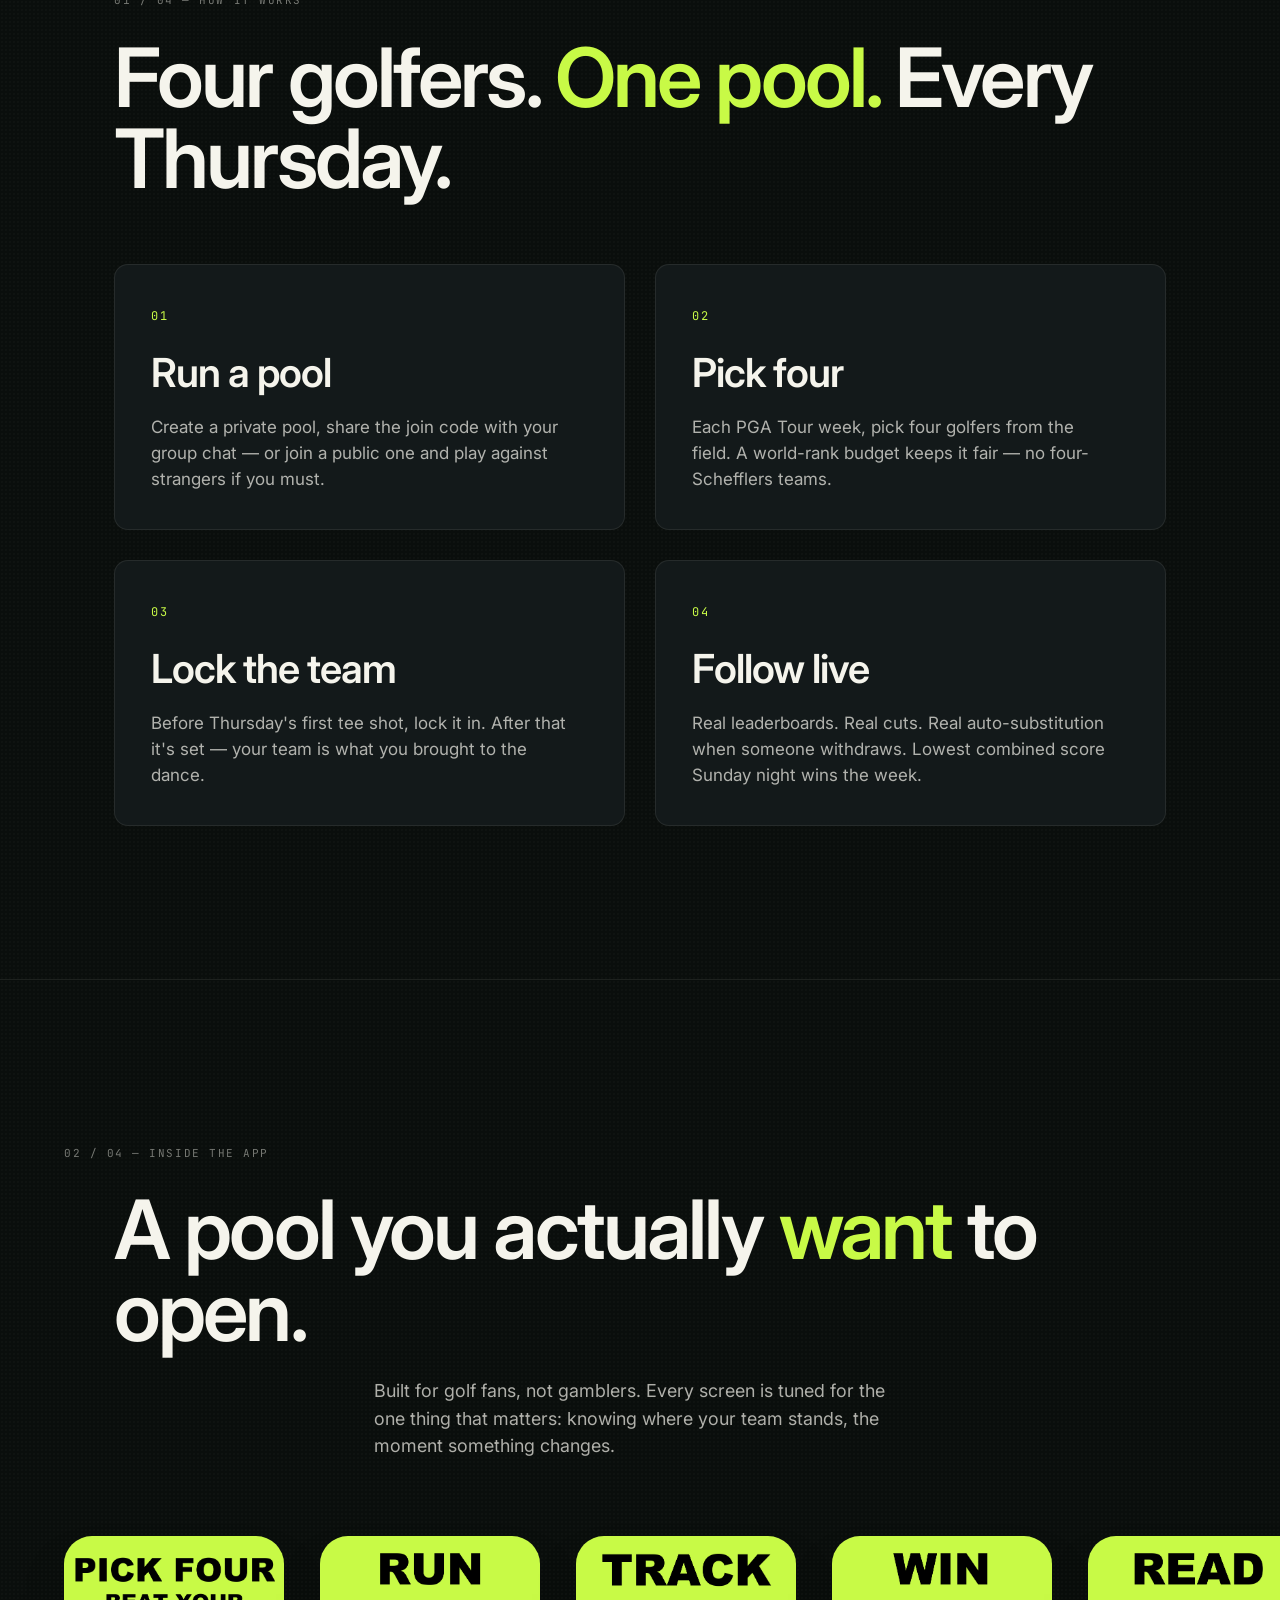
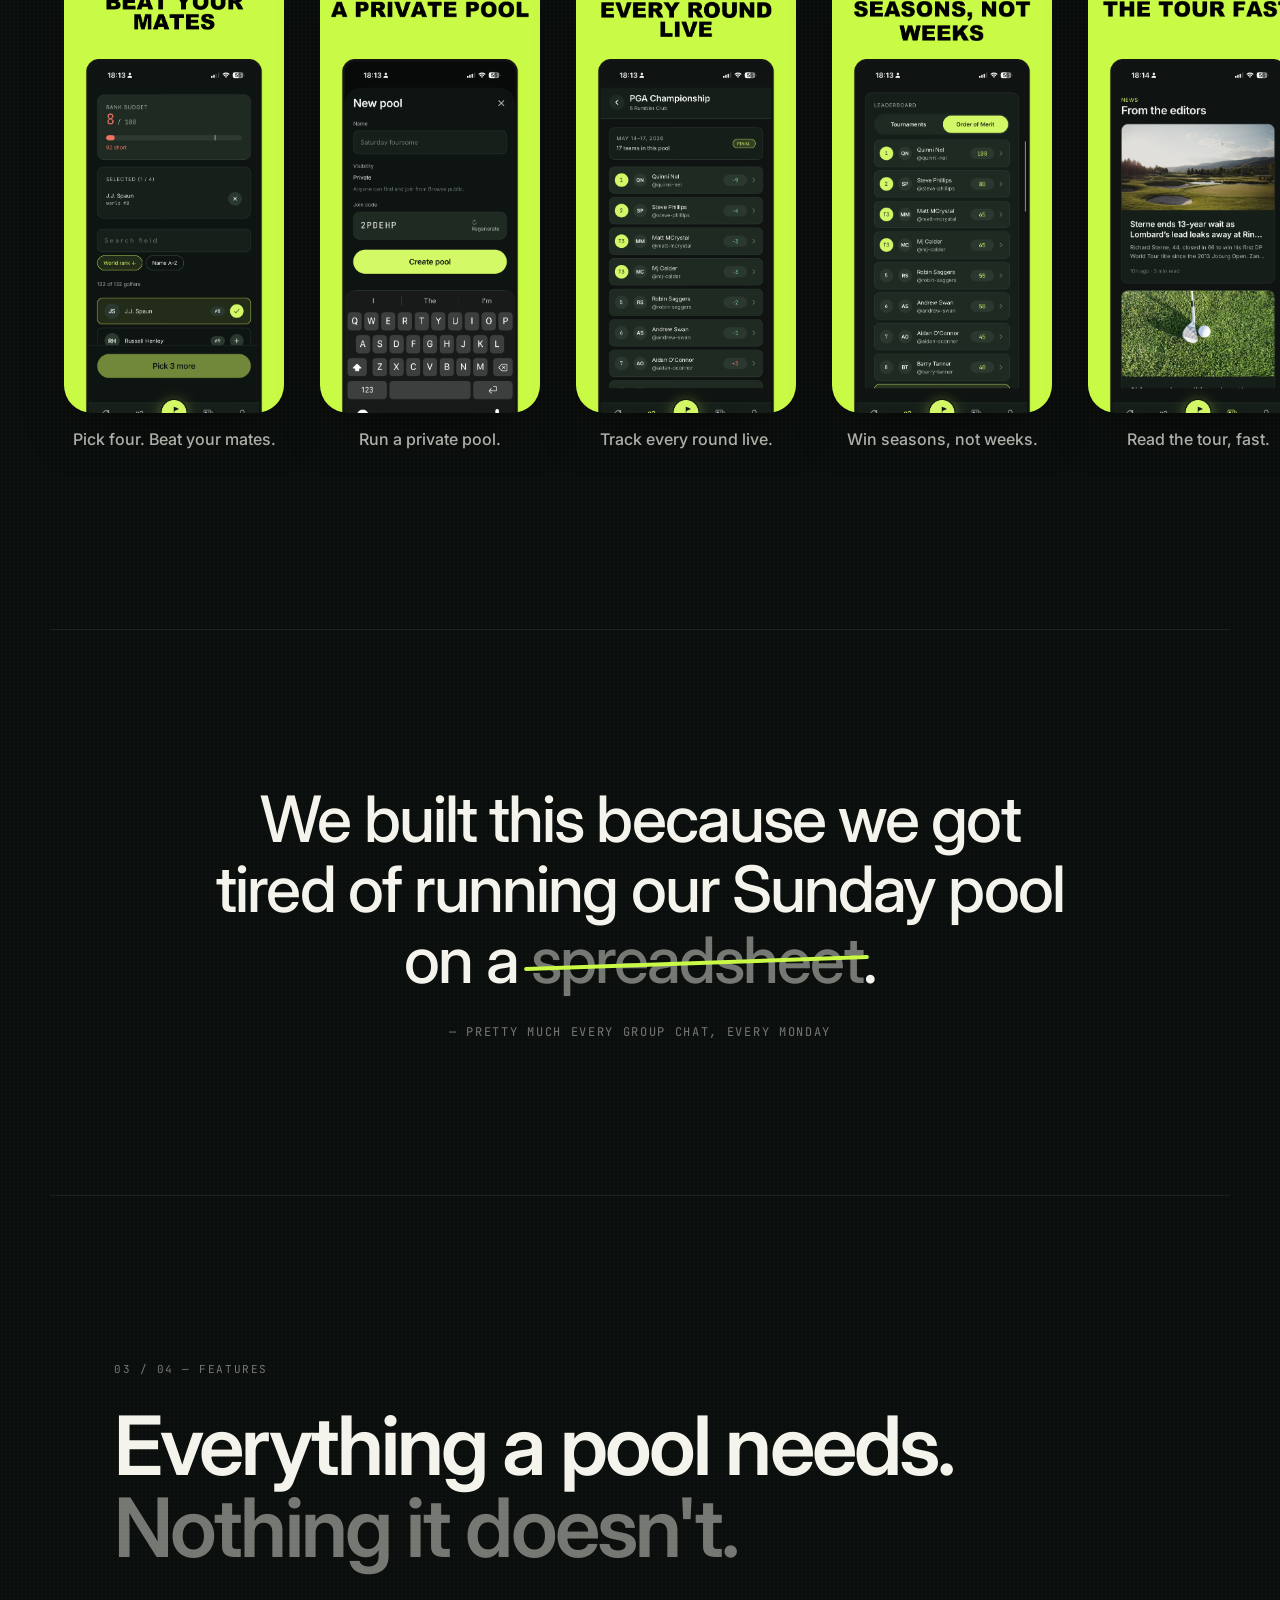
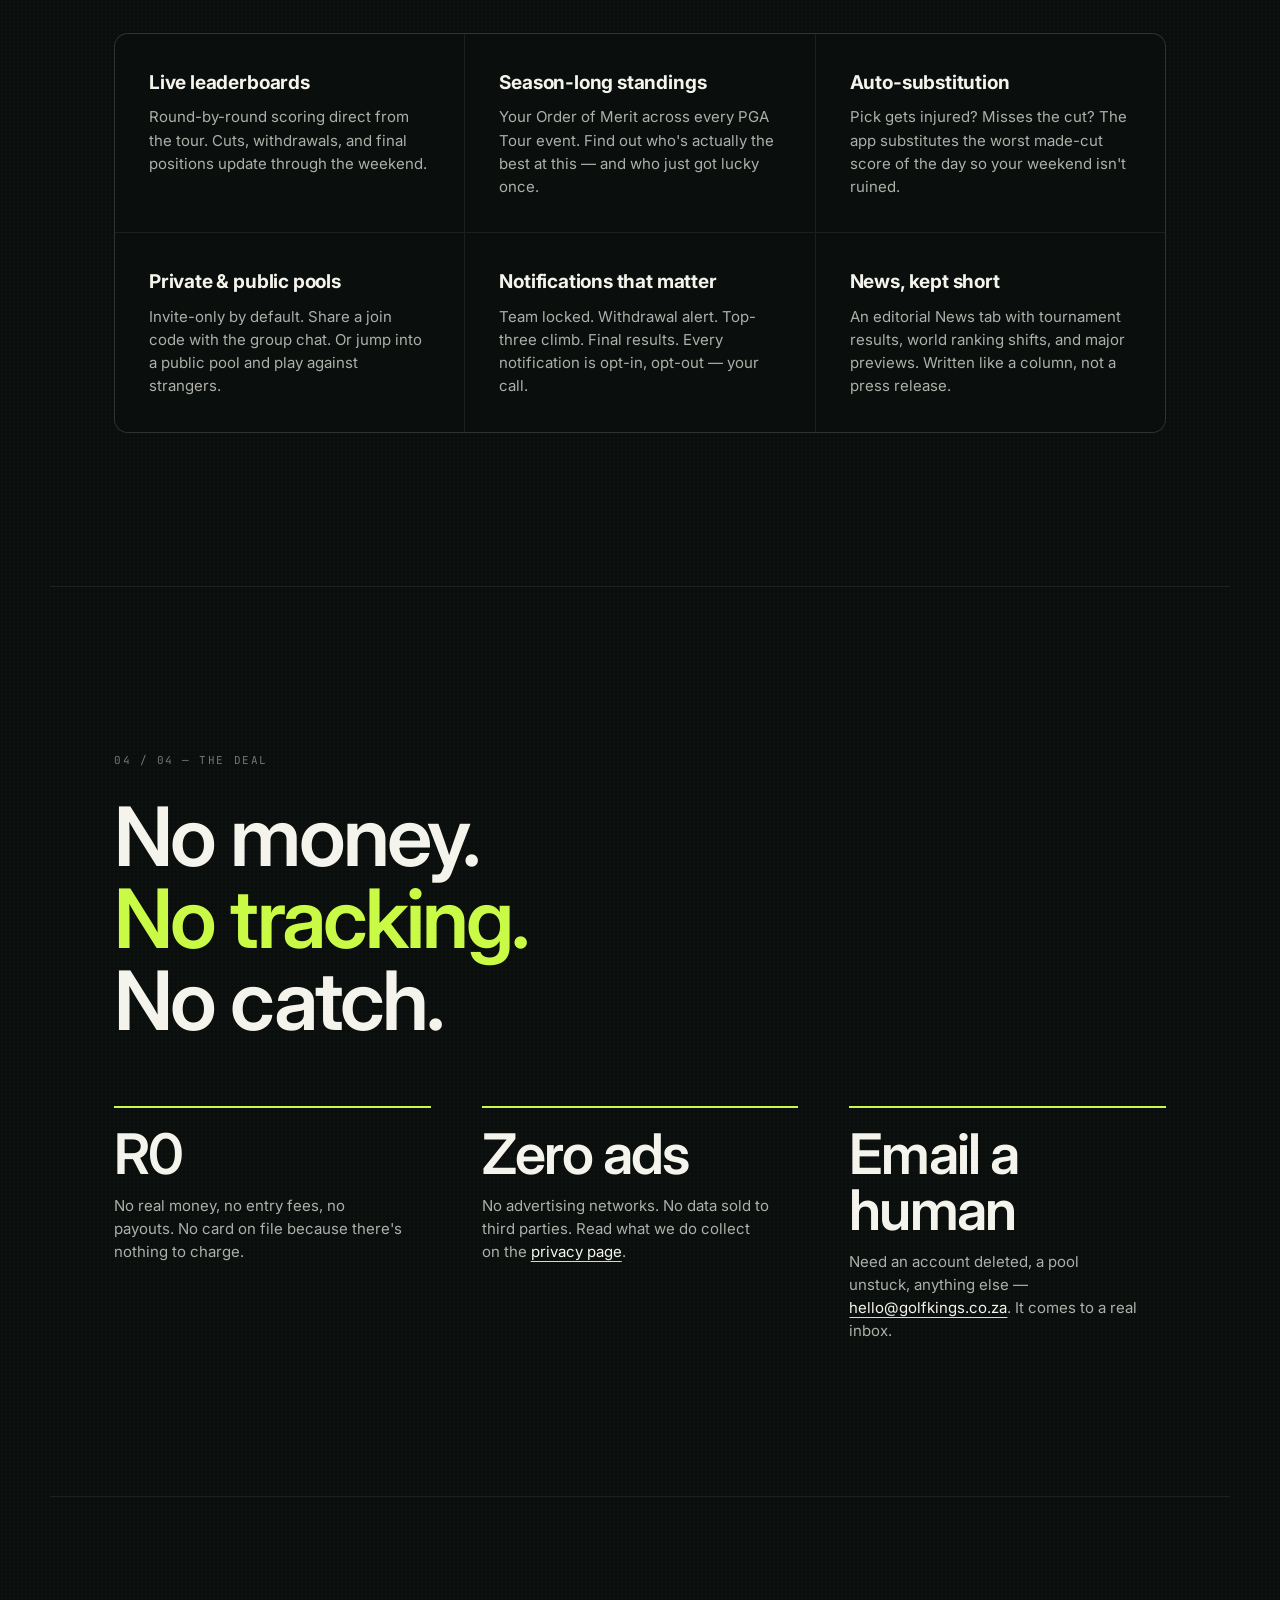
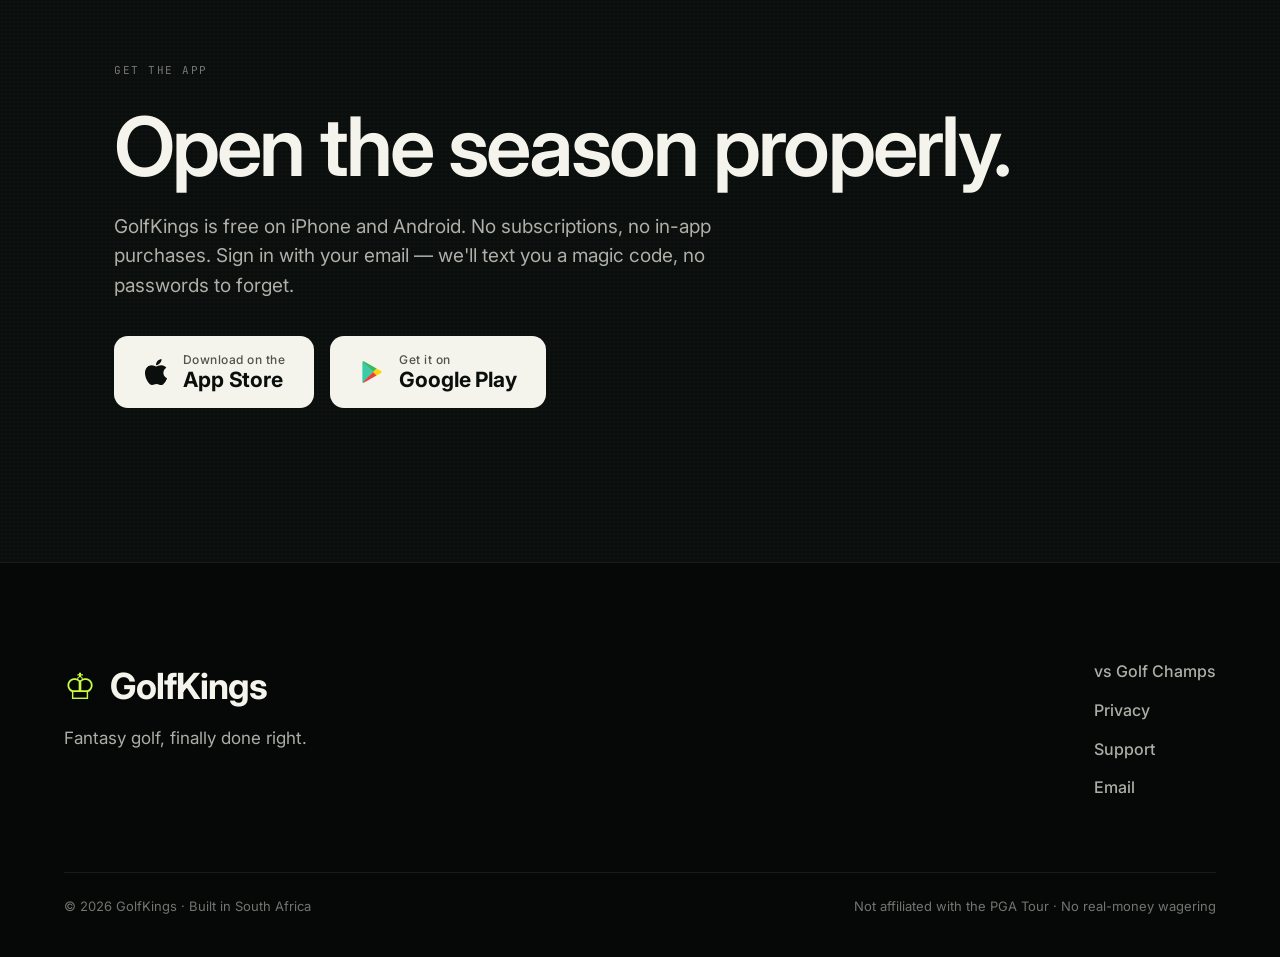
==== commit cc924bd2: "SEO quick wins: vs-page title + og:type, homepage Compare link + Organization schema - vs-golf-champ" ====
--- a/index.html
+++ b/index.html
@@ -57,6 +57,21 @@
         }
       }
     </script>
+
+    <script type="application/ld+json">
+      {
+        "@context": "https://schema.org",
+        "@type": "Organization",
+        "name": "GolfKings",
+        "url": "https://golfkings.co.za/",
+        "logo": "https://golfkings.co.za/favicon.svg",
+        "email": "hello@golfkings.co.za",
+        "sameAs": [
+          "https://apps.apple.com/app/id6770234396",
+          "https://play.google.com/store/apps/details?id=com.glynnallen1704.golfkings"
+        ]
+      }
+    </script>
   </head>
   <body>
     <a href="#main" class="skip-link">Skip to content</a>
@@ -69,7 +84,7 @@
       <nav class="topnav" aria-label="Primary">
         <a href="#how">How it works</a>
         <a href="#screens">The app</a>
-        <a href="#features">Features</a>
+        <a href="vs-golf-champs.html">Compare</a>
         <a class="topnav__cta" href="#get">Download</a>
       </nav>
     </header>
@@ -311,6 +326,7 @@
           <p class="footer__line">Fantasy golf, finally done right.</p>
         </div>
         <nav class="footer__nav" aria-label="Footer">
+          <a href="vs-golf-champs.html">vs Golf Champs</a>
           <a href="privacy.html">Privacy</a>
           <a href="support.html">Support</a>
           <a href="mailto:hello@golfkings.co.za">Email</a>
